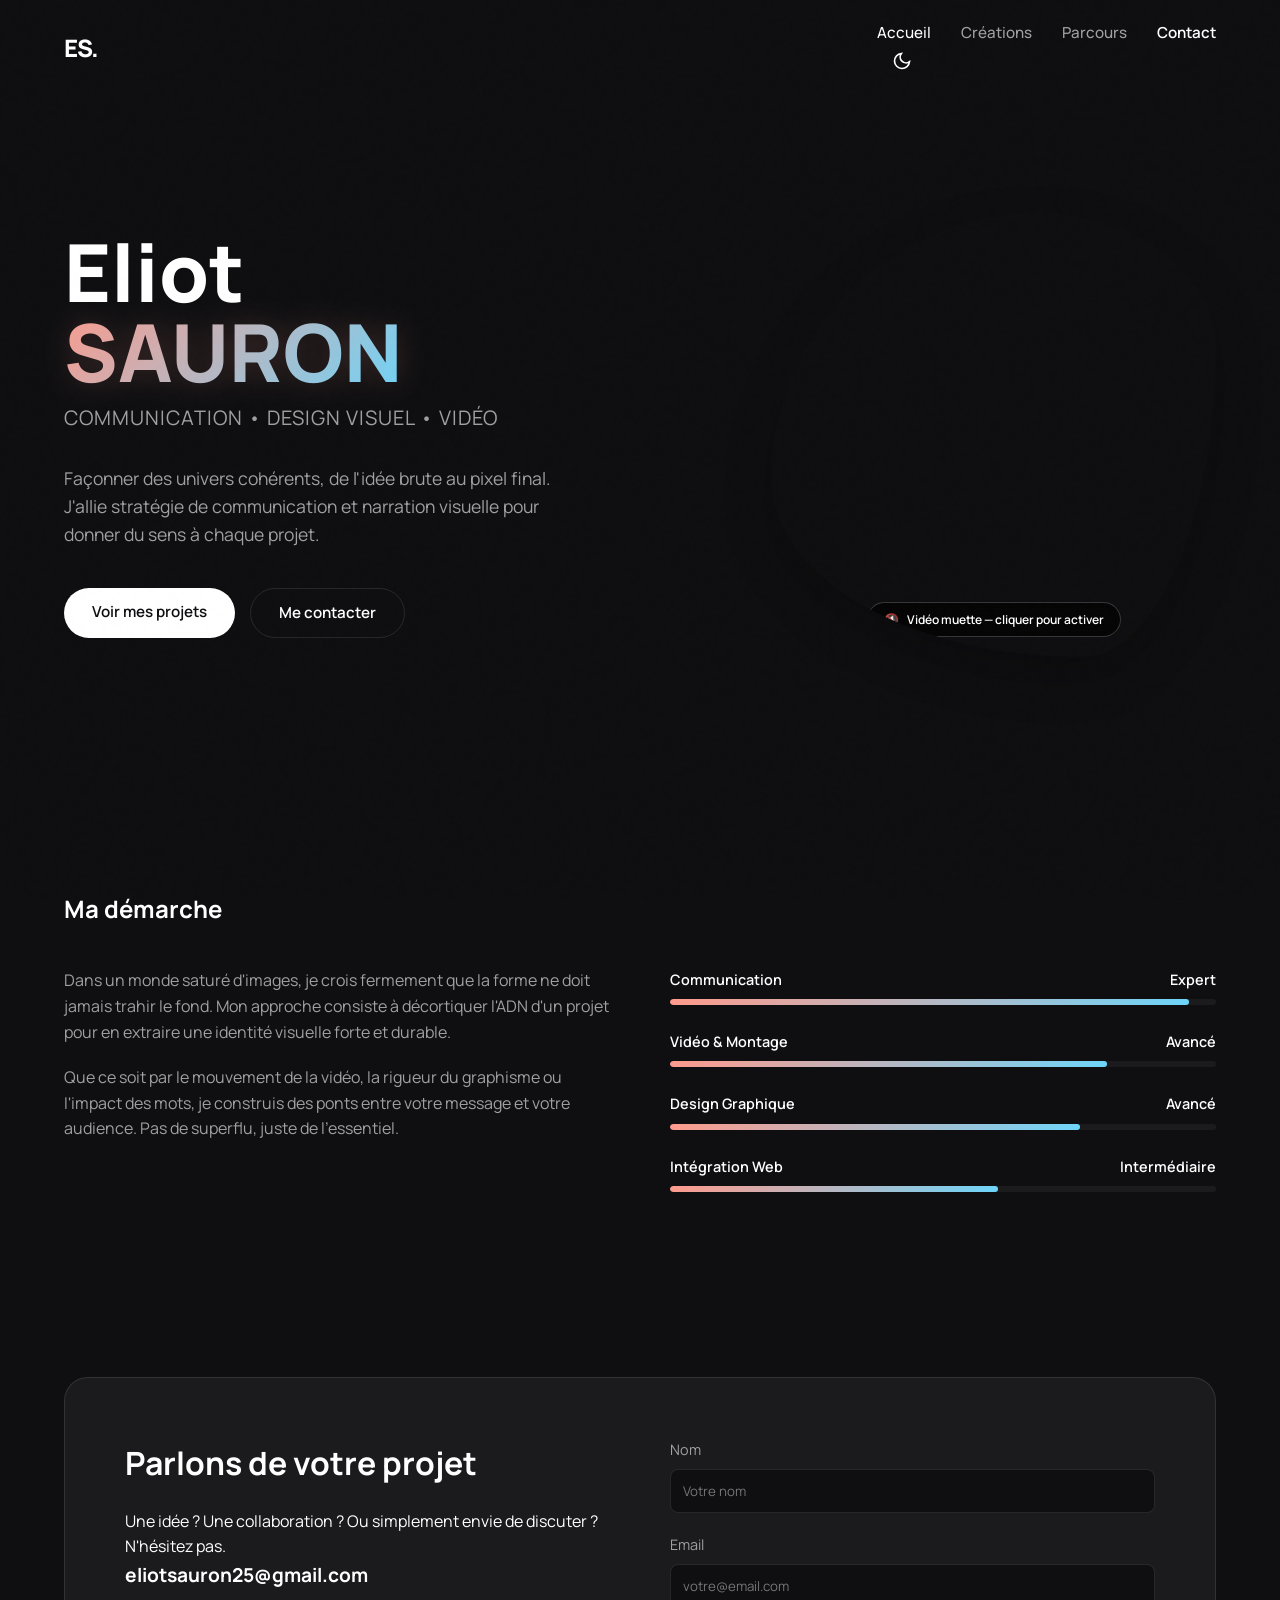
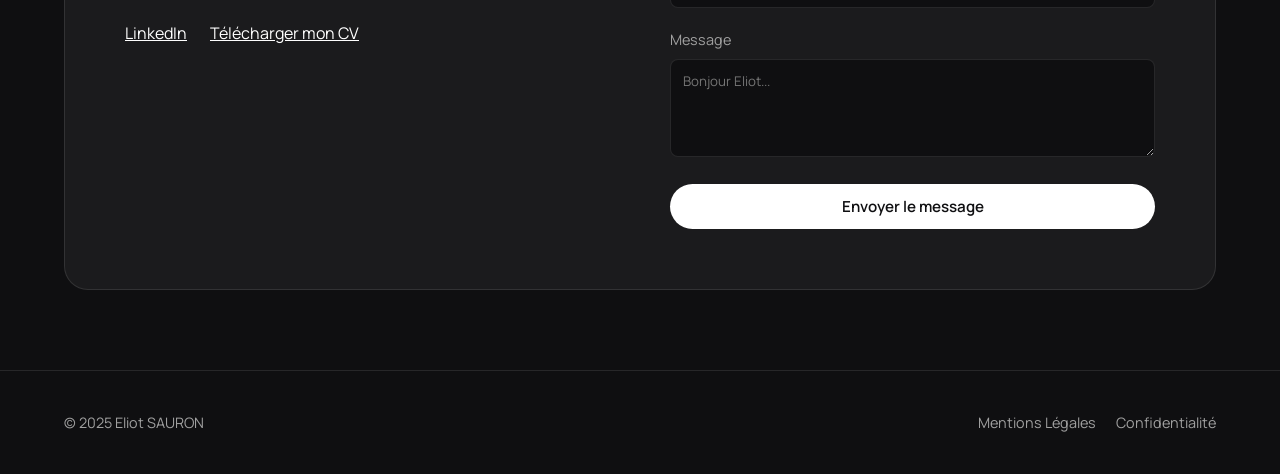
==== index.html @ 21fc90df "fix: patch video, navigation, cv links and projects" ====
<!DOCTYPE html>
<html lang="fr">
<head>
    <meta charset="UTF-8">
    <meta name="viewport" content="width=device-width, initial-scale=1.0">
    <title>Eliot SAURON — Communication & Design Visuel</title>
    <meta name="description" content="Portfolio d'Eliot Sauron. Communication, Design graphique, Vidéo et Storytelling. Étudiant en BUT Info-Com à Besançon.">
    <link rel="preconnect" href="https://fonts.googleapis.com">
    <link rel="preconnect" href="https://fonts.gstatic.com" crossorigin>
    <link href="https://fonts.googleapis.com/css2?family=Manrope:wght@300;400;600;800&display=swap" rel="stylesheet">
    <link rel="stylesheet" href="assets/css/style.css">
    <link rel="icon" href="favicon.ico" type="image/x-icon">
</head>
<body class="theme-dark">

    <div class="noise-overlay"></div>

    <header class="site-header">
        <div class="container header-inner">
            <a href="index.html" class="logo" aria-label="Retour à l'accueil">
                <span class="logo-text">ES.</span>
            </a>
            <nav class="main-nav">
                <ul>
                    <li><a href="index.html" class="active">Accueil</a></li>
                    <li><a href="creations.html">Créations</a></li>
                    <li><a href="cv.html">Parcours</a></li>
                    <li><a href="#contact" class="btn-nav">Contact</a></li>
                </ul>
                <button id="theme-toggle" aria-label="Changer le thème">
                    <svg class="icon-sun" width="20" height="20" viewBox="0 0 24 24" fill="none" stroke="currentColor" stroke-width="2"><circle cx="12" cy="12" r="5"></circle><line x1="12" y1="1" x2="12" y2="3"></line><line x1="12" y1="21" x2="12" y2="23"></line><line x1="4.22" y1="4.22" x2="5.64" y2="5.64"></line><line x1="18.36" y1="18.36" x2="19.78" y2="19.78"></line><line x1="1" y1="12" x2="3" y2="12"></line><line x1="21" y1="12" x2="23" y2="12"></line><line x1="4.22" y1="19.78" x2="5.64" y2="18.36"></line><line x1="18.36" y1="5.64" x2="19.78" y2="4.22"></line></svg>
                    <svg class="icon-moon" width="20" height="20" viewBox="0 0 24 24" fill="none" stroke="currentColor" stroke-width="2"><path d="M21 12.79A9 9 0 1 1 11.21 3 7 7 0 0 0 21 12.79z"></path></svg>
                </button>
            </nav>
        </div>
    </header>

    <main>
        <section class="hero-section">
            <div class="container hero-grid">
                <div class="hero-content scroll-reveal">
                    <h1>Eliot <br><span class="gradient-text">SAURON</span></h1>
                    <h2 class="subtitle">Communication • Design visuel • Vidéo</h2>
                    <p class="intro-text">
                        Façonner des univers cohérents, de l'idée brute au pixel final. 
                        J'allie stratégie de communication et narration visuelle pour donner du sens à chaque projet.
                    </p>
                    <div class="hero-actions">
                        <a href="creations.html" class="btn btn-primary">Voir mes projets</a>
                        <a href="#contact" class="btn btn-secondary">Me contacter</a>
                    </div>
                </div>
                
                <div class="hero-visual scroll-reveal delay-1">
                    <div class="video-blob-wrapper">
                        <video id="hero-video" class="blob-video" autoplay loop muted playsinline poster="img/video-poster.jpg">
                            <source src="img/video-presentation.mp4" type="video/mp4">
                            Votre navigateur ne supporte pas la vidéo.
                        </video>
                        <button id="video-toggle" class="video-control" aria-label="Activer le son">
                            <span class="icon-state">🔇</span>
                            <span class="text-state">Vidéo muette — cliquer pour activer</span>
                        </button>
                    </div>
                </div>
            </div>
        </section>

        <section class="approach-section">
            <div class="container">
                <div class="section-header scroll-reveal">
                    <h2 class="section-title">Ma démarche</h2>
                </div>
                
                <div class="approach-grid">
                    <div class="approach-text scroll-reveal">
                        <p>
                            Dans un monde saturé d'images, je crois fermement que la forme ne doit jamais trahir le fond. 
                            Mon approche consiste à décortiquer l'ADN d'un projet pour en extraire une identité visuelle forte et durable.
                        </p>
                        <p>
                            Que ce soit par le mouvement de la vidéo, la rigueur du graphisme ou l'impact des mots, 
                            je construis des ponts entre votre message et votre audience. Pas de superflu, juste de l'essentiel.
                        </p>
                    </div>

                    <div class="skills-wrapper scroll-reveal delay-1">
                        <div class="skill-item">
                            <div class="skill-info">
                                <span>Communication</span>
                                <span>Expert</span>
                            </div>
                            <div class="progress-bar"><div class="fill" style="width: 95%"></div></div>
                        </div>
                        <div class="skill-item">
                            <div class="skill-info">
                                <span>Vidéo & Montage</span>
                                <span>Avancé</span>
                            </div>
                            <div class="progress-bar"><div class="fill" style="width: 80%"></div></div>
                        </div>
                        <div class="skill-item">
                            <div class="skill-info">
                                <span>Design Graphique</span>
                                <span>Avancé</span>
                            </div>
                            <div class="progress-bar"><div class="fill" style="width: 75%"></div></div>
                        </div>
                        <div class="skill-item">
                            <div class="skill-info">
                                <span>Intégration Web</span>
                                <span>Intermédiaire</span>
                            </div>
                            <div class="progress-bar"><div class="fill" style="width: 60%"></div></div>
                        </div>
                    </div>
                </div>
            </div>
        </section>

        <section id="contact" class="contact-section">
            <div class="container">
                <div class="contact-card scroll-reveal">
                    <div class="contact-info">
                        <h2>Parlons de votre projet</h2>
                        <p>Une idée ? Une collaboration ? Ou simplement envie de discuter ? N'hésitez pas.</p>
                        <a href="mailto:eliotsauron25@gmail.com" class="contact-link">eliotsauron25@gmail.com</a>
                        <div class="social-links">
                            <a href="https://linkedin.com/in/eliot-sauron" target="_blank" rel="noopener noreferrer">LinkedIn</a>
                            <a href="/cv-eliot-sauron.pdf" target="_blank">Télécharger mon CV</a>
                        </div>
                    </div>
                    
                    <form id="contact-form" action="https://formspree.io/f/mblwgzve" method="POST" class="contact-form">
                        <div class="form-group">
                            <label for="name">Nom</label>
                            <input type="text" id="name" name="name" required placeholder="Votre nom">
                        </div>
                        <div class="form-group">
                            <label for="email">Email</label>
                            <input type="email" id="email" name="email" required placeholder="votre@email.com">
                        </div>
                        <div class="form-group">
                            <label for="message">Message</label>
                            <textarea id="message" name="message" rows="4" required placeholder="Bonjour Eliot..."></textarea>
                        </div>
                        <button type="submit" class="btn btn-primary btn-full">Envoyer le message</button>
                        <p id="form-status" class="form-status"></p>
                    </form>
                </div>
            </div>
        </section>
    </main>

    <footer class="site-footer">
        <div class="container footer-inner">
            <div class="footer-col">
                <span class="copyright">© 2025 Eliot SAURON</span>
            </div>
            <div class="footer-col links">
                <a href="mentions-legales.html">Mentions Légales</a>
                <a href="politique-confidentialite.html">Confidentialité</a>
            </div>
        </div>
    </footer>

    <script src="assets/js/main.js"></script>
</body>
</html>
---- assets/css/style.css ----
/* =========================================
   VARIABLES & RESET
   ========================================= */
:root {
    /* Fonts */
    --font-main: 'Manrope', sans-serif;

    /* Colors - Dark Theme (Default) */
    --bg-color: #0f0f11;
    --surface-color: rgba(255, 255, 255, 0.05);
    --surface-hover: rgba(255, 255, 255, 0.1);
    --text-primary: #ffffff;
    --text-secondary: #a0a0a0;
    --border-color: rgba(255, 255, 255, 0.1);
    --accent-peach: #ff9a8b;
    --accent-blue: #6dd5fa;
    --gradient-main: linear-gradient(135deg, var(--accent-peach) 0%, var(--accent-blue) 100%);
    
    /* Layout */
    --container-width: 1200px;
    --header-height: 80px;
    --radius-sm: 8px;
    --radius-md: 16px;
    --radius-lg: 24px;
    
    /* Animation */
    --transition-fast: 0.2s ease;
    --transition-smooth: 0.5s cubic-bezier(0.2, 0.8, 0.2, 1);
}

/* Light Theme Overrides */
body.theme-light {
    --bg-color: #f4f4f5;
    --surface-color: rgba(0, 0, 0, 0.03);
    --surface-hover: rgba(0, 0, 0, 0.06);
    --text-primary: #1a1a1a;
    --text-secondary: #52525b;
    --border-color: rgba(0, 0, 0, 0.1);
    --accent-peach: #e76f51;
    --accent-blue: #2a9d8f;
}

*, *::before, *::after {
    box-sizing: border-box;
    margin: 0;
    padding: 0;
}

html {
    scroll-behavior: smooth;
    font-size: 16px;
}

body {
    background-color: var(--bg-color);
    color: var(--text-primary);
    font-family: var(--font-main);
    line-height: 1.6;
    overflow-x: hidden;
    transition: background-color 0.3s ease, color 0.3s ease;
}

/* Noise Overlay */
.noise-overlay {
    position: fixed;
    top: 0; left: 0; width: 100%; height: 100%;
    background-image: url("data:image/svg+xml,%3Csvg viewBox='0 0 200 200' xmlns='http://www.w3.org/2000/svg'%3E%3Cfilter id='noiseFilter'%3E%3CfeTurbulence type='fractalNoise' baseFrequency='0.65' numOctaves='3' stitchTiles='stitch'/%3E%3C/filter%3E%3Crect width='100%25' height='100%25' filter='url(%23noiseFilter)' opacity='0.05'/%3E%3C/svg%3E");
    pointer-events: none;
    z-index: 9999;
    opacity: 0.07;
}

img, video {
    max-width: 100%;
    height: auto;
    display: block;
}

a {
    text-decoration: none;
    color: inherit;
    transition: var(--transition-fast);
}

ul {
    list-style: none;
}

button {
    cursor: pointer;
    border: none;
    background: none;
    font-family: inherit;
}

/* Utility Classes */
.container {
    width: 90%;
    max-width: var(--container-width);
    margin: 0 auto;
}

.gradient-text {
    background: var(--gradient-main);
    -webkit-background-clip: text;
    -webkit-text-fill-color: transparent;
    background-clip: text;
    /* BONUS : Micro lueur pour effet premium */
    filter: drop-shadow(0 0 15px rgba(255, 154, 139, 0.2));
}

/* =========================================
   COMPONENTS
   ========================================= */

/* Buttons */
.btn {
    display: inline-block;
    padding: 12px 28px;
    border-radius: 50px;
    font-weight: 600;
    font-size: 0.95rem;
    transition: var(--transition-fast);
    text-align: center;
}

.btn-primary {
    background: var(--text-primary);
    color: var(--bg-color);
}
.btn-primary:hover {
    transform: translateY(-2px);
    opacity: 0.9;
}

.btn-secondary {
    border: 1px solid var(--border-color);
    background: transparent;
    color: var(--text-primary);
}
.btn-secondary:hover {
    background: var(--surface-color);
    border-color: var(--text-primary);
}

.btn-full {
    width: 100%;
}

/* =========================================
   HEADER
   ========================================= */
.site-header {
    position: fixed;
    top: 0;
    left: 0;
    width: 100%;
    z-index: 100;
    padding: 20px 0;
    transition: padding 0.3s ease, background 0.3s ease;
}

.site-header.scrolled {
    padding: 15px 0;
    background: rgba(15, 15, 17, 0.8); /* Manual dark tint fallback */
    backdrop-filter: blur(12px);
    -webkit-backdrop-filter: blur(12px);
    border-bottom: 1px solid var(--border-color);
}
body.theme-light .site-header.scrolled {
    background: rgba(244, 244, 245, 0.8);
}

.header-inner {
    display: flex;
    justify-content: space-between;
    align-items: center;
}

.logo-text {
    font-weight: 800;
    font-size: 1.5rem;
    letter-spacing: -0.05em;
}

.main-nav ul {
    display: flex;
    align-items: center;
    gap: 30px;
}

.main-nav a {
    font-size: 0.95rem;
    font-weight: 500;
    color: var(--text-secondary);
}

.main-nav a:hover, .main-nav a.active {
    color: var(--text-primary);
}

.main-nav .btn-nav {
    color: var(--text-primary);
    font-weight: 600;
}

/* Theme Toggle */
#theme-toggle {
    color: var(--text-primary);
    display: flex;
    align-items: center;
    justify-content: center;
    padding: 5px;
    margin-left: 10px;
}
.icon-sun { display: none; }
.icon-moon { display: block; }
body.theme-light .icon-sun { display: block; }
body.theme-light .icon-moon { display: none; }

/* Mobile Menu Adjustments */
@media (max-width: 768px) {
    .main-nav ul { gap: 15px; }
    .main-nav a { font-size: 0.85rem; }
}

/* =========================================
   HERO SECTION
   ========================================= */
.hero-section {
    padding-top: calc(var(--header-height) + 60px);
    padding-bottom: 80px;
    min-height: 90vh;
    display: flex;
    align-items: center;
}

.hero-grid {
    display: grid;
    grid-template-columns: 1.2fr 0.8fr;
    gap: 40px;
    align-items: center;
}

.hero-content h1 {
    font-size: clamp(3rem, 8vw, 5rem);
    line-height: 1;
    font-weight: 800;
    margin-bottom: 10px;
}

.subtitle {
    font-size: clamp(1rem, 2vw, 1.25rem);
    color: var(--text-secondary);
    font-weight: 400;
    text-transform: uppercase;
    letter-spacing: 0.05em;
    margin-bottom: 30px;
}

.intro-text {
    font-size: 1.1rem;
    max-width: 500px;
    margin-bottom: 40px;
    color: var(--text-secondary);
}

.hero-actions {
    display: flex;
    gap: 15px;
}

/* Video Blob */
.video-blob-wrapper {
    position: relative;
    width: 100%;
    aspect-ratio: 1/1;
    max-width: 450px;
    margin: 0 auto;
    border-radius: 60% 40% 30% 70% / 60% 30% 70% 40%;
    overflow: hidden;
    transform: translateZ(0); /* Hardware acceleration */
    box-shadow: 0 20px 50px rgba(0,0,0,0.2);
    animation: blob-float 10s ease-in-out infinite alternate;
}

/* CORRECTION : Centrage Forcé sur le HAUT */
.blob-video {
    width: 100%;
    height: 100%;
    object-fit: cover;
    object-position: 50% 10%; /* Force le haut (tête) */
    transform: scale(1.05);
}

.video-control {
    position: absolute;
    bottom: 20px;
    left: 50%;
    transform: translateX(-50%);
    background: rgba(0,0,0,0.6);
    backdrop-filter: blur(8px);
    color: white;
    padding: 8px 16px;
    border-radius: 20px;
    display: flex;
    align-items: center;
    gap: 8px;
    font-size: 0.75rem;
    font-weight: 600;
    white-space: nowrap;
    transition: var(--transition-fast);
    border: 1px solid rgba(255,255,255,0.2);
}
.video-control:hover {
    background: rgba(0,0,0,0.8);
    transform: translateX(-50%) scale(1.05);
}

@keyframes blob-float {
    0% { border-radius: 60% 40% 30% 70% / 60% 30% 70% 40%; }
    50% { border-radius: 30% 60% 70% 40% / 50% 60% 30% 60%; }
    100% { border-radius: 60% 40% 30% 70% / 60% 30% 70% 40%; }
}

@media (max-width: 768px) {
    .hero-grid { grid-template-columns: 1fr; text-align: center; }
    .hero-content { order: 2; display: flex; flex-direction: column; align-items: center; }
    .hero-visual { order: 1; margin-bottom: 30px; }
    .intro-text { margin-left: auto; margin-right: auto; }
}

/* =========================================
   SKILLS & APPROACH
   ========================================= */
.approach-section { padding: 80px 0; }
.approach-grid {
    display: grid;
    grid-template-columns: 1fr 1fr;
    gap: 60px;
    margin-top: 40px;
}
.approach-text p { margin-bottom: 20px; color: var(--text-secondary); }

.skill-item { margin-bottom: 25px; }
.skill-info {
    display: flex;
    justify-content: space-between;
    font-size: 0.9rem;
    margin-bottom: 8px;
    font-weight: 600;
}
.progress-bar {
    width: 100%;
    height: 6px;
    background: var(--surface-color);
    border-radius: 3px;
    overflow: hidden;
}
.fill {
    height: 100%;
    background: var(--gradient-main);
    border-radius: 3px;
}

@media (max-width: 768px) {
    .approach-grid { grid-template-columns: 1fr; gap: 40px; }
}

/* =========================================
   CREATIONS PAGE (Projects)
   ========================================= */
.page-header {
    padding-top: 140px;
    padding-bottom: 40px;
    text-align: center;
}
.page-header h1 { font-size: 3rem; margin-bottom: 10px; }

/* Filters */
.filters-container {
    display: flex;
    justify-content: center;
    gap: 15px;
    margin-bottom: 60px;
    flex-wrap: wrap;
}
.filter-btn {
    padding: 8px 20px;
    border-radius: 20px;
    border: 1px solid var(--border-color);
    color: var(--text-secondary);
    background: var(--surface-color);
    transition: var(--transition-fast);
}
.filter-btn:hover, .filter-btn.active {
    background: var(--text-primary);
    color: var(--bg-color);
    border-color: var(--text-primary);
}

/* Grid */
.projects-grid {
    display: grid;
    grid-template-columns: repeat(auto-fill, minmax(320px, 1fr));
    gap: 30px;
    padding-bottom: 80px;
}

.project-card {
    background: var(--surface-color);
    border: 1px solid var(--border-color);
    border-radius: var(--radius-md);
    overflow: hidden;
    transition: var(--transition-smooth);
}
.project-card:hover {
    transform: translateY(-5px);
    border-color: rgba(255,255,255,0.2);
}

/* Carousel Inner */
.card-media {
    position: relative;
    width: 100%;
    aspect-ratio: 4/3;
    background: #000;
    overflow: hidden;
}
.carousel-wrapper {
    position: relative;
    width: 100%;
    height: 100%;
}
.carousel-slides {
    display: flex;
    width: 100%;
    height: 100%;
    transition: transform 0.4s ease-out;
}
.carousel-slides img {
    min-width: 100%;
    height: 100%;
    object-fit: cover;
    cursor: zoom-in;
}
.carousel-nav {
    position: absolute;
    top: 50%;
    transform: translateY(-50%);
    background: rgba(0,0,0,0.5);
    color: white;
    width: 30px;
    height: 30px;
    border-radius: 50%;
    display: flex;
    align-items: center;
    justify-content: center;
    opacity: 0;
    transition: 0.2s;
}
.carousel-nav.prev { left: 10px; }
.carousel-nav.next { right: 10px; }
.card-media:hover .carousel-nav { opacity: 1; }

.card-badge {
    position: absolute;
    top: 15px;
    left: 15px;
    background: rgba(255,255,255,0.9);
    color: #000;
    padding: 4px 12px;
    border-radius: 12px;
    font-size: 0.75rem;
    font-weight: 700;
    pointer-events: none;
}
.card-content { padding: 20px; }
.card-content h3 { font-size: 1.25rem; margin-bottom: 5px; }
.card-content p { color: var(--text-secondary); font-size: 0.9rem; }

/* =========================================
   LIGHTBOX
   ========================================= */
.lightbox {
    position: fixed;
    top: 0; left: 0; width: 100%; height: 100%;
    background: rgba(0,0,0,0.95);
    z-index: 2000;
    display: flex;
    align-items: center;
    justify-content: center;
    opacity: 0;
    pointer-events: none;
    transition: opacity 0.3s ease;
}
.lightbox.active {
    opacity: 1;
    pointer-events: auto;
}
.lightbox-content {
    max-width: 90%;
    max-height: 90vh;
}
.lightbox-content img {
    max-height: 90vh;
    box-shadow: 0 0 50px rgba(0,0,0,0.5);
}
#lightbox-close {
    position: absolute;
    top: 30px; right: 30px;
    color: white;
    font-size: 2rem;
    background: none;
}
#lightbox-prev, #lightbox-next {
    position: absolute;
    top: 50%;
    transform: translateY(-50%);
    color: white;
    font-size: 2rem;
    padding: 20px;
}
#lightbox-prev { left: 20px; }
#lightbox-next { right: 20px; }

/* =========================================
   CV PAGE
   ========================================= */
.page-cv { padding-top: 120px; padding-bottom: 80px; }
.cv-layout {
    display: grid;
    grid-template-columns: 350px 1fr;
    gap: 60px;
}
.cv-sidebar {
    background: var(--surface-color);
    padding: 40px;
    border-radius: var(--radius-lg);
    border: 1px solid var(--border-color);
    height: fit-content;
}
.cv-header h1 { font-size: 2.5rem; line-height: 1; margin-bottom: 10px; }
.cv-subtitle { color: var(--accent-peach); font-weight: 600; text-transform: uppercase; margin-bottom: 30px; }

.cv-link {
    display: flex;
    align-items: center;
    gap: 10px;
    margin-bottom: 10px;
    color: var(--text-secondary);
    font-size: 0.9rem;
}
.cv-link:hover { color: var(--text-primary); }

.cv-section { margin-bottom: 30px; padding-bottom: 20px; border-bottom: 1px solid var(--border-color); }
.cv-section:last-of-type { border: none; }
.cv-section h3 { font-size: 0.8rem; text-transform: uppercase; color: var(--text-secondary); margin-bottom: 15px; letter-spacing: 0.1em; }
.cv-bio { font-size: 0.95rem; line-height: 1.6; }
.quick-list li { display: flex; justify-content: space-between; margin-bottom: 8px; font-size: 0.9rem; }

.skills-chips { display: flex; flex-wrap: wrap; gap: 8px; }
.chip {
    background: var(--bg-color);
    border: 1px solid var(--border-color);
    padding: 4px 10px;
    border-radius: 4px;
    font-size: 0.75rem;
    color: var(--text-secondary);
}

.cv-actions { display: flex; flex-direction: column; gap: 10px; }

.cv-block-title { font-size: 1.5rem; margin-bottom: 30px; border-left: 3px solid var(--accent-blue); padding-left: 15px; }

.timeline-item {
    position: relative;
    padding-left: 30px;
    margin-bottom: 40px;
    border-left: 1px solid var(--border-color);
}
.timeline-item::before {
    content: '';
    position: absolute;
    left: -5px;
    top: 5px;
    width: 9px;
    height: 9px;
    border-radius: 50%;
    background: var(--text-primary);
}
.timeline-date { font-size: 0.85rem; color: var(--accent-blue); margin-bottom: 5px; font-weight: 600; }
.timeline-content h4 { font-size: 1.2rem; margin-bottom: 2px; }
.timeline-place { font-size: 0.95rem; font-style: italic; color: var(--text-secondary); display: block; margin-bottom: 10px; }

@media (max-width: 900px) {
    .cv-layout { grid-template-columns: 1fr; }
    .cv-sidebar { text-align: center; }
    .cv-contact { justify-content: center; }
    .cv-section { text-align: left; } /* Keep text aligned left for readability */
}

/* =========================================
   CONTACT & LEGAL
   ========================================= */
.contact-section { padding: 80px 0; }
.contact-card {
    background: var(--surface-color);
    border-radius: var(--radius-lg);
    border: 1px solid var(--border-color);
    padding: 60px;
    display: grid;
    grid-template-columns: 1fr 1fr;
    gap: 60px;
}
.contact-info h2 { font-size: 2rem; margin-bottom: 20px; }
.contact-link { font-size: 1.2rem; font-weight: 700; color: var(--text-primary); display: block; margin-bottom: 30px; }
.social-links a { margin-right: 20px; text-decoration: underline; }

.form-group { margin-bottom: 20px; }
.form-group label { display: block; margin-bottom: 8px; font-size: 0.9rem; color: var(--text-secondary); }
.form-group input, .form-group textarea {
    width: 100%;
    background: var(--bg-color);
    border: 1px solid var(--border-color);
    padding: 12px;
    border-radius: var(--radius-sm);
    color: var(--text-primary);
    font-family: inherit;
}
.form-group input:focus, .form-group textarea:focus {
    outline: none;
    border-color: var(--accent-blue);
}

.page-legal { padding-top: 140px; padding-bottom: 60px; min-height: 80vh; }
.legal-content { max-width: 800px; }
.legal-content h1 { margin-bottom: 40px; font-size: 2.5rem; }
.legal-content h2 { font-size: 1.5rem; margin-top: 40px; margin-bottom: 15px; }
.legal-content p { color: var(--text-secondary); margin-bottom: 15px; }

/* Footer */
.site-footer { padding: 40px 0; border-top: 1px solid var(--border-color); font-size: 0.9rem; color: var(--text-secondary); }
.footer-inner { display: flex; justify-content: space-between; }
.footer-col.links { display: flex; gap: 20px; }

@media (max-width: 768px) {
    .contact-card { grid-template-columns: 1fr; padding: 30px; }
    .footer-inner { flex-direction: column; gap: 20px; text-align: center; }
    .footer-col.links { justify-content: center; }
}

/* Animations Trigger */
.scroll-reveal { opacity: 0; transform: translateY(30px); transition: 0.8s ease; }
.scroll-reveal.visible { opacity: 1; transform: translateY(0); }
.delay-1 { transition-delay: 0.1s; }
.delay-2 { transition-delay: 0.2s; }
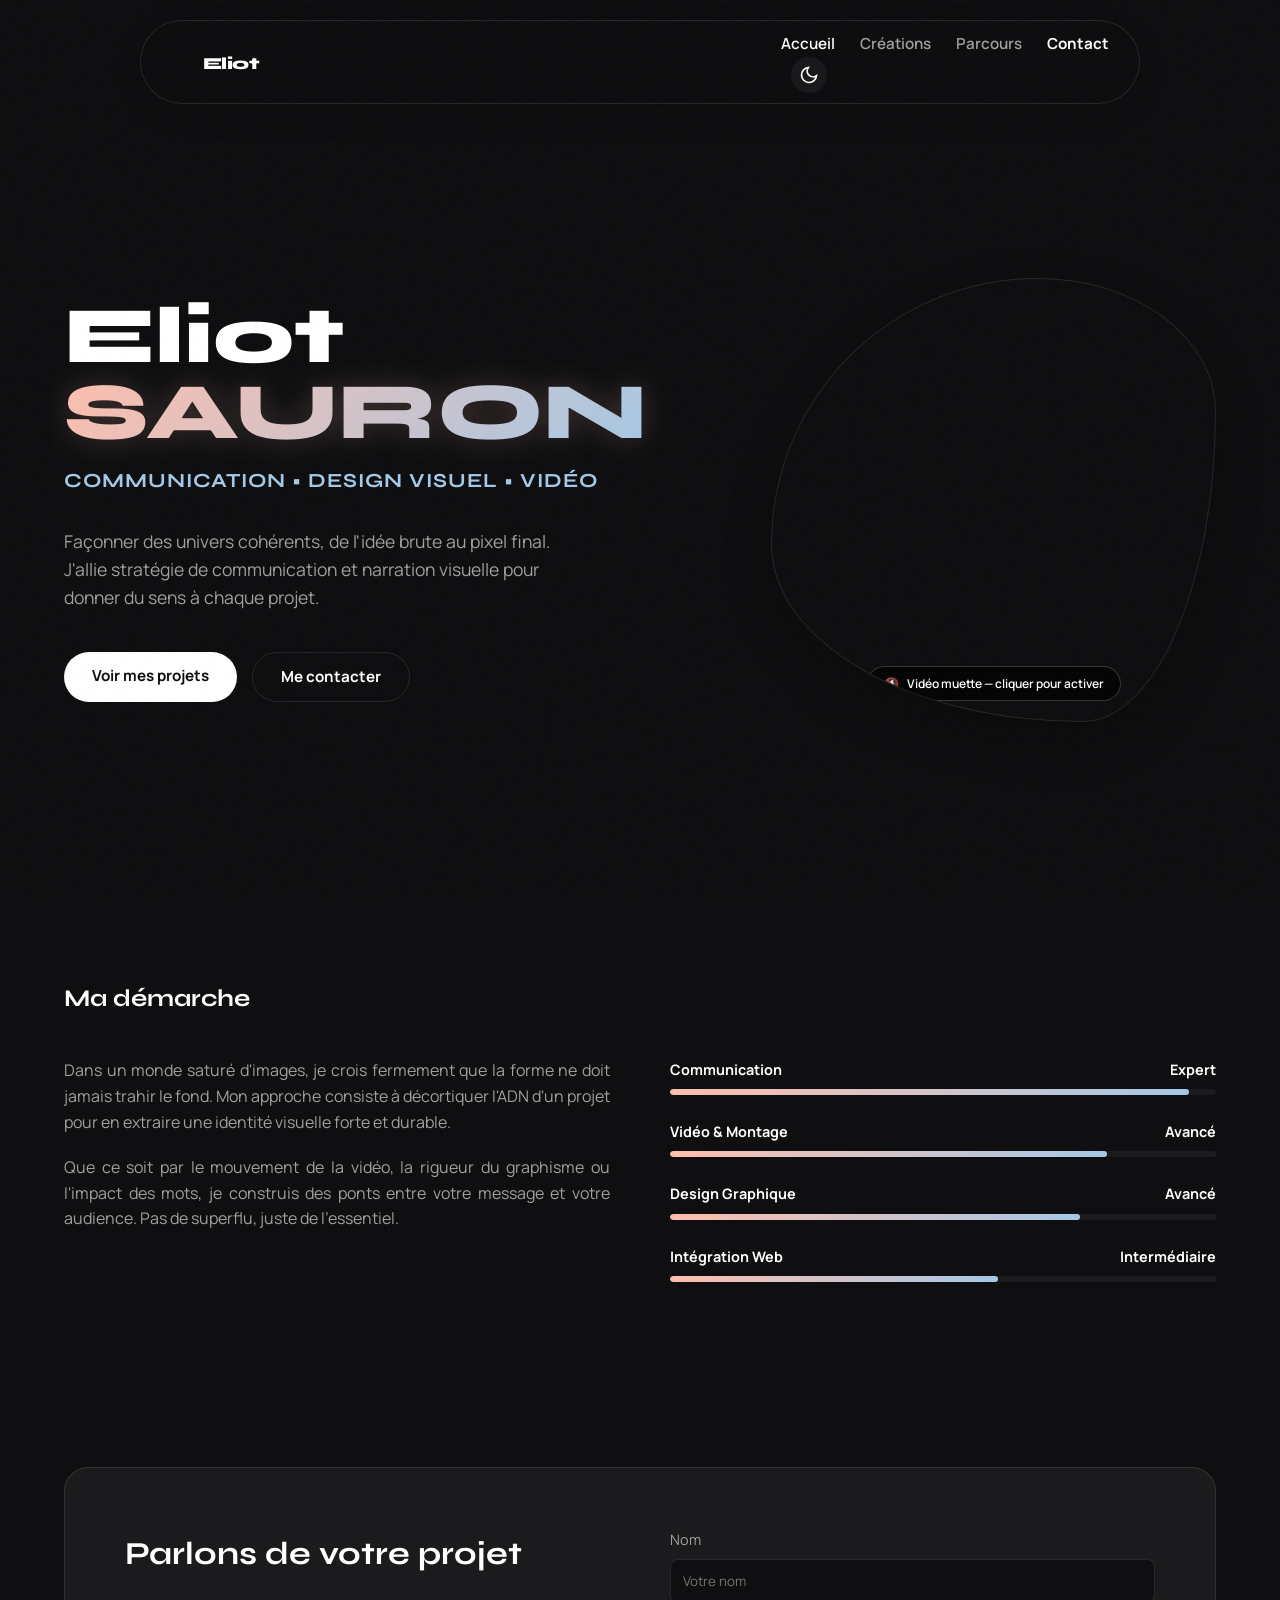
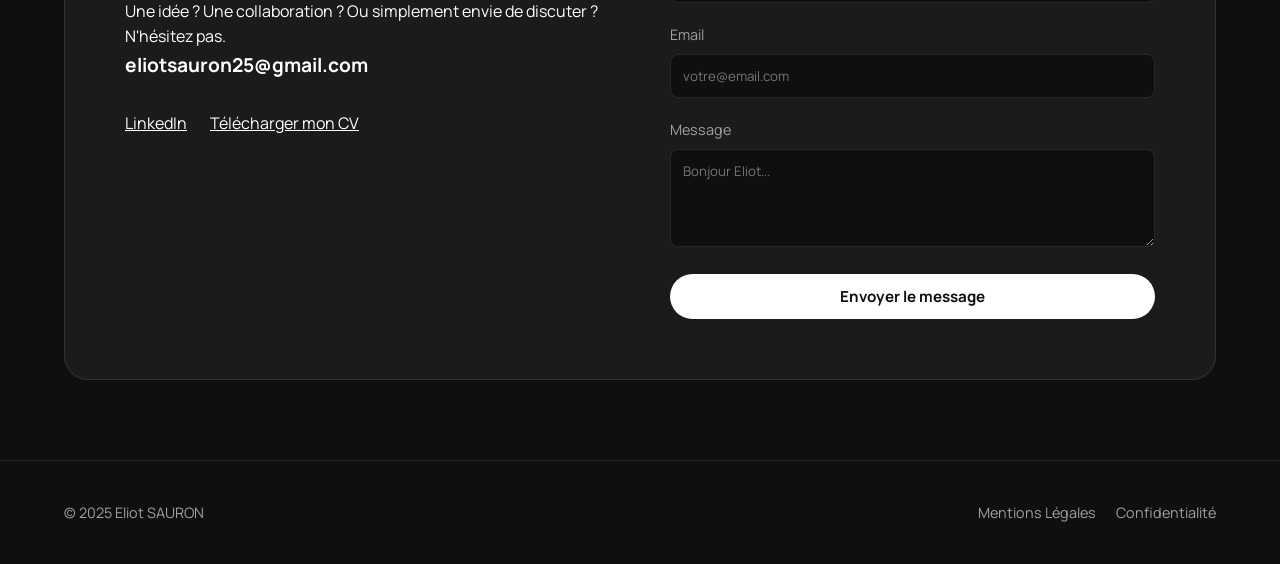
==== commit a7f8fc33: "fix: patch video, navigation, cv links and projects" ====
--- a/index.html
+++ b/index.html
@@ -7,7 +7,7 @@
     <meta name="description" content="Portfolio d'Eliot Sauron. Communication, Design graphique, Vidéo et Storytelling. Étudiant en BUT Info-Com à Besançon.">
     <link rel="preconnect" href="https://fonts.googleapis.com">
     <link rel="preconnect" href="https://fonts.gstatic.com" crossorigin>
-    <link href="https://fonts.googleapis.com/css2?family=Manrope:wght@300;400;600;800&display=swap" rel="stylesheet">
+    <link href="https://fonts.googleapis.com/css2?family=Manrope:wght@300;400;600;800&family=Syne:wght@600;700;800&display=swap" rel="stylesheet">
     <link rel="stylesheet" href="assets/css/style.css">
     <link rel="icon" href="favicon.ico" type="image/x-icon">
 </head>
@@ -16,9 +16,18 @@
     <div class="noise-overlay"></div>
 
     <header class="site-header">
-        <div class="container header-inner">
+        <div class="header-inner">
             <a href="index.html" class="logo" aria-label="Retour à l'accueil">
-                <span class="logo-text">ES.</span>
+                <svg class="logo-svg" viewBox="0 0 200 80" fill="none">
+                    <defs>
+                        <linearGradient id="cloud-gradient" x1="0%" y1="0%" x2="100%" y2="0%">
+                            <stop offset="0%" style="stop-color:var(--accent-peach);stop-opacity:1" />
+                            <stop offset="100%" style="stop-color:var(--accent-blue);stop-opacity:1" />
+                        </linearGradient>
+                    </defs>
+                    <text x="50%" y="55%" dominant-baseline="middle" text-anchor="middle" class="logo-text-elem">Eliot</text>
+                    <path class="cloud-path" d="M30,40 C30,20 60,-10 100,10 C150,30 170,20 170,40 C170,60 150,90 100,70 C50,50 30,60 30,40" stroke="url(#cloud-gradient)" stroke-width="3" fill="none" stroke-linecap="round" />
+                </svg>
             </a>
             <nav class="main-nav">
                 <ul>
--- a/assets/css/style.css
+++ b/assets/css/style.css
@@ -4,6 +4,7 @@
 :root {
     /* Fonts */
     --font-main: 'Manrope', sans-serif;
+    --font-display: 'Syne', sans-serif; /* POLISH: Nouvelle font titre */
 
     /* Colors - Dark Theme (Default) */
     --bg-color: #0f0f11;
@@ -12,13 +13,14 @@
     --text-primary: #ffffff;
     --text-secondary: #a0a0a0;
     --border-color: rgba(255, 255, 255, 0.1);
-    --accent-peach: #ff9a8b;
-    --accent-blue: #6dd5fa;
+    
+    /* DA Colors (Inspired by old site) */
+    --accent-peach: #FFBEAC;
+    --accent-blue: #A4C8E6;
     --gradient-main: linear-gradient(135deg, var(--accent-peach) 0%, var(--accent-blue) 100%);
     
     /* Layout */
     --container-width: 1200px;
-    --header-height: 80px;
     --radius-sm: 8px;
     --radius-md: 16px;
     --radius-lg: 24px;
@@ -30,14 +32,14 @@
 
 /* Light Theme Overrides */
 body.theme-light {
-    --bg-color: #f4f4f5;
+    --bg-color: #F5F5F7;
     --surface-color: rgba(0, 0, 0, 0.03);
     --surface-hover: rgba(0, 0, 0, 0.06);
-    --text-primary: #1a1a1a;
-    --text-secondary: #52525b;
+    --text-primary: #1D1D1F;
+    --text-secondary: #515154;
     --border-color: rgba(0, 0, 0, 0.1);
-    --accent-peach: #e76f51;
-    --accent-blue: #2a9d8f;
+    --accent-peach: #FF9E88;
+    --accent-blue: #7AB2E8;
 }
 
 *, *::before, *::after {
@@ -100,13 +102,17 @@
     margin: 0 auto;
 }
 
+/* POLISH: Font Syne sur les titres + Gradient */
+h1, h2, h3 {
+    font-family: var(--font-display);
+}
+
 .gradient-text {
     background: var(--gradient-main);
     -webkit-background-clip: text;
     -webkit-text-fill-color: transparent;
     background-clip: text;
-    /* BONUS : Micro lueur pour effet premium */
-    filter: drop-shadow(0 0 15px rgba(255, 154, 139, 0.2));
+    filter: drop-shadow(0 0 15px rgba(255, 190, 172, 0.2));
 }
 
 /* =========================================
@@ -118,7 +124,7 @@
     display: inline-block;
     padding: 12px 28px;
     border-radius: 50px;
-    font-weight: 600;
+    font-weight: 700;
     font-size: 0.95rem;
     transition: var(--transition-fast);
     text-align: center;
@@ -148,50 +154,79 @@
 }
 
 /* =========================================
-   HEADER
+   HEADER (POLISH: Floating Pill)
    ========================================= */
 .site-header {
     position: fixed;
-    top: 0;
-    left: 0;
-    width: 100%;
+    top: 20px;
+    left: 50%;
+    transform: translateX(-50%);
+    width: 90%;
+    max-width: 1000px;
     z-index: 100;
-    padding: 20px 0;
-    transition: padding 0.3s ease, background 0.3s ease;
-}
-
-.site-header.scrolled {
-    padding: 15px 0;
-    background: rgba(15, 15, 17, 0.8); /* Manual dark tint fallback */
-    backdrop-filter: blur(12px);
-    -webkit-backdrop-filter: blur(12px);
-    border-bottom: 1px solid var(--border-color);
-}
-body.theme-light .site-header.scrolled {
-    background: rgba(244, 244, 245, 0.8);
+    transition: all 0.3s ease;
 }
 
 .header-inner {
     display: flex;
     justify-content: space-between;
     align-items: center;
-}
-
-.logo-text {
+    padding: 10px 30px;
+    background: rgba(15, 15, 17, 0.85); /* Glass dark default */
+    backdrop-filter: blur(16px);
+    -webkit-backdrop-filter: blur(16px);
+    border: 1px solid var(--border-color);
+    border-radius: 100px;
+    box-shadow: 0 10px 30px rgba(0,0,0,0.1);
+}
+
+body.theme-light .header-inner {
+    background: rgba(255, 255, 255, 0.85);
+}
+
+/* Logo Animation (SVG) */
+.logo {
+    display: flex;
+    align-items: center;
+    height: 50px;
+}
+.logo-svg {
+    width: 120px;
+    height: 100%;
+    overflow: visible;
+}
+.logo-text-elem {
+    font-family: var(--font-display);
     font-weight: 800;
-    font-size: 1.5rem;
-    letter-spacing: -0.05em;
+    font-size: 28px;
+    fill: var(--text-primary);
+    letter-spacing: -1px;
+}
+.cloud-path {
+    stroke-dasharray: 600;
+    stroke-dashoffset: 600;
+    /* POLISH: Animation ralentie (8s) avec pause */
+    animation: drawCloud 8s ease-in-out infinite;
+}
+
+@keyframes drawCloud { 
+  0% { stroke-dashoffset: 600; opacity: 0; } 
+  10% { opacity: 1; } 
+  40% { stroke-dashoffset: 0; opacity: 1; } /* Dessin fini */
+  70% { stroke-dashoffset: 0; opacity: 1; } /* Pause */
+  90% { opacity: 0; } /* Disparition */
+  100% { stroke-dashoffset: 0; opacity: 0; } 
 }
 
 .main-nav ul {
     display: flex;
     align-items: center;
-    gap: 30px;
+    gap: 25px;
 }
 
 .main-nav a {
     font-size: 0.95rem;
-    font-weight: 500;
+    font-weight: 600;
     color: var(--text-secondary);
 }
 
@@ -201,7 +236,7 @@
 
 .main-nav .btn-nav {
     color: var(--text-primary);
-    font-weight: 600;
+    font-weight: 700;
 }
 
 /* Theme Toggle */
@@ -210,8 +245,14 @@
     display: flex;
     align-items: center;
     justify-content: center;
-    padding: 5px;
+    padding: 8px;
     margin-left: 10px;
+    background: var(--surface-color);
+    border-radius: 50%;
+    transition: 0.2s;
+}
+#theme-toggle:hover {
+    background: var(--surface-hover);
 }
 .icon-sun { display: none; }
 .icon-moon { display: block; }
@@ -220,17 +261,20 @@
 
 /* Mobile Menu Adjustments */
 @media (max-width: 768px) {
+    .site-header { width: 95%; top: 10px; }
+    .header-inner { padding: 10px 20px; }
     .main-nav ul { gap: 15px; }
     .main-nav a { font-size: 0.85rem; }
+    .logo-svg { width: 100px; }
 }
 
 /* =========================================
    HERO SECTION
    ========================================= */
 .hero-section {
-    padding-top: calc(var(--header-height) + 60px);
+    padding-top: 180px; /* Plus d'espace car header flottant */
     padding-bottom: 80px;
-    min-height: 90vh;
+    min-height: 100vh;
     display: flex;
     align-items: center;
 }
@@ -244,15 +288,15 @@
 
 .hero-content h1 {
     font-size: clamp(3rem, 8vw, 5rem);
-    line-height: 1;
+    line-height: 0.95;
     font-weight: 800;
-    margin-bottom: 10px;
+    margin-bottom: 15px;
 }
 
 .subtitle {
     font-size: clamp(1rem, 2vw, 1.25rem);
-    color: var(--text-secondary);
-    font-weight: 400;
+    color: var(--accent-blue);
+    font-weight: 700;
     text-transform: uppercase;
     letter-spacing: 0.05em;
     margin-bottom: 30px;
@@ -279,17 +323,18 @@
     margin: 0 auto;
     border-radius: 60% 40% 30% 70% / 60% 30% 70% 40%;
     overflow: hidden;
-    transform: translateZ(0); /* Hardware acceleration */
+    transform: translateZ(0);
     box-shadow: 0 20px 50px rgba(0,0,0,0.2);
+    /* POLISH: Blob float animation from old site style */
     animation: blob-float 10s ease-in-out infinite alternate;
-}
-
-/* CORRECTION : Centrage Forcé sur le HAUT */
+    border: 1px solid var(--border-color);
+}
+
 .blob-video {
     width: 100%;
     height: 100%;
     object-fit: cover;
-    object-position: 50% 10%; /* Force le haut (tête) */
+    object-position: 50% 10%; /* Focus visage */
     transform: scale(1.05);
 }
 
@@ -318,9 +363,8 @@
 }
 
 @keyframes blob-float {
-    0% { border-radius: 60% 40% 30% 70% / 60% 30% 70% 40%; }
-    50% { border-radius: 30% 60% 70% 40% / 50% 60% 30% 60%; }
-    100% { border-radius: 60% 40% 30% 70% / 60% 30% 70% 40%; }
+    0% { border-radius: 60% 40% 30% 70% / 60% 30% 70% 40%; transform: translateY(0); }
+    100% { border-radius: 40% 60% 60% 40% / 40% 50% 50% 50%; transform: translateY(-10px); }
 }
 
 @media (max-width: 768px) {
@@ -340,7 +384,7 @@
     gap: 60px;
     margin-top: 40px;
 }
-.approach-text p { margin-bottom: 20px; color: var(--text-secondary); }
+.approach-text p { margin-bottom: 20px; color: var(--text-secondary); text-align: justify; }
 
 .skill-item { margin-bottom: 25px; }
 .skill-info {
@@ -348,7 +392,7 @@
     justify-content: space-between;
     font-size: 0.9rem;
     margin-bottom: 8px;
-    font-weight: 600;
+    font-weight: 700;
 }
 .progress-bar {
     width: 100%;
@@ -371,7 +415,7 @@
    CREATIONS PAGE (Projects)
    ========================================= */
 .page-header {
-    padding-top: 140px;
+    padding-top: 180px;
     padding-bottom: 40px;
     text-align: center;
 }
@@ -386,12 +430,13 @@
     flex-wrap: wrap;
 }
 .filter-btn {
-    padding: 8px 20px;
-    border-radius: 20px;
+    padding: 8px 22px;
+    border-radius: 50px;
     border: 1px solid var(--border-color);
     color: var(--text-secondary);
     background: var(--surface-color);
     transition: var(--transition-fast);
+    font-weight: 600;
 }
 .filter-btn:hover, .filter-btn.active {
     background: var(--text-primary);
@@ -475,9 +520,9 @@
     font-weight: 700;
     pointer-events: none;
 }
-.card-content { padding: 20px; }
-.card-content h3 { font-size: 1.25rem; margin-bottom: 5px; }
-.card-content p { color: var(--text-secondary); font-size: 0.9rem; }
+.card-content { padding: 25px; }
+.card-content h3 { font-size: 1.35rem; margin-bottom: 5px; }
+.card-content p { color: var(--text-secondary); font-size: 0.95rem; }
 
 /* =========================================
    LIGHTBOX
@@ -527,7 +572,7 @@
 /* =========================================
    CV PAGE
    ========================================= */
-.page-cv { padding-top: 120px; padding-bottom: 80px; }
+.page-cv { padding-top: 160px; padding-bottom: 80px; }
 .cv-layout {
     display: grid;
     grid-template-columns: 350px 1fr;
@@ -541,7 +586,7 @@
     height: fit-content;
 }
 .cv-header h1 { font-size: 2.5rem; line-height: 1; margin-bottom: 10px; }
-.cv-subtitle { color: var(--accent-peach); font-weight: 600; text-transform: uppercase; margin-bottom: 30px; }
+.cv-subtitle { color: var(--accent-peach); font-weight: 700; text-transform: uppercase; margin-bottom: 30px; }
 
 .cv-link {
     display: flex;
@@ -555,7 +600,7 @@
 
 .cv-section { margin-bottom: 30px; padding-bottom: 20px; border-bottom: 1px solid var(--border-color); }
 .cv-section:last-of-type { border: none; }
-.cv-section h3 { font-size: 0.8rem; text-transform: uppercase; color: var(--text-secondary); margin-bottom: 15px; letter-spacing: 0.1em; }
+.cv-section h3 { font-size: 0.8rem; text-transform: uppercase; color: var(--text-secondary); margin-bottom: 15px; letter-spacing: 0.1em; font-weight: 700; }
 .cv-bio { font-size: 0.95rem; line-height: 1.6; }
 .quick-list li { display: flex; justify-content: space-between; margin-bottom: 8px; font-size: 0.9rem; }
 
@@ -589,7 +634,7 @@
     border-radius: 50%;
     background: var(--text-primary);
 }
-.timeline-date { font-size: 0.85rem; color: var(--accent-blue); margin-bottom: 5px; font-weight: 600; }
+.timeline-date { font-size: 0.85rem; color: var(--accent-blue); margin-bottom: 5px; font-weight: 700; }
 .timeline-content h4 { font-size: 1.2rem; margin-bottom: 2px; }
 .timeline-place { font-size: 0.95rem; font-style: italic; color: var(--text-secondary); display: block; margin-bottom: 10px; }
 
@@ -597,7 +642,7 @@
     .cv-layout { grid-template-columns: 1fr; }
     .cv-sidebar { text-align: center; }
     .cv-contact { justify-content: center; }
-    .cv-section { text-align: left; } /* Keep text aligned left for readability */
+    .cv-section { text-align: left; }
 }
 
 /* =========================================
@@ -633,7 +678,7 @@
     border-color: var(--accent-blue);
 }
 
-.page-legal { padding-top: 140px; padding-bottom: 60px; min-height: 80vh; }
+.page-legal { padding-top: 160px; padding-bottom: 60px; min-height: 80vh; }
 .legal-content { max-width: 800px; }
 .legal-content h1 { margin-bottom: 40px; font-size: 2.5rem; }
 .legal-content h2 { font-size: 1.5rem; margin-top: 40px; margin-bottom: 15px; }
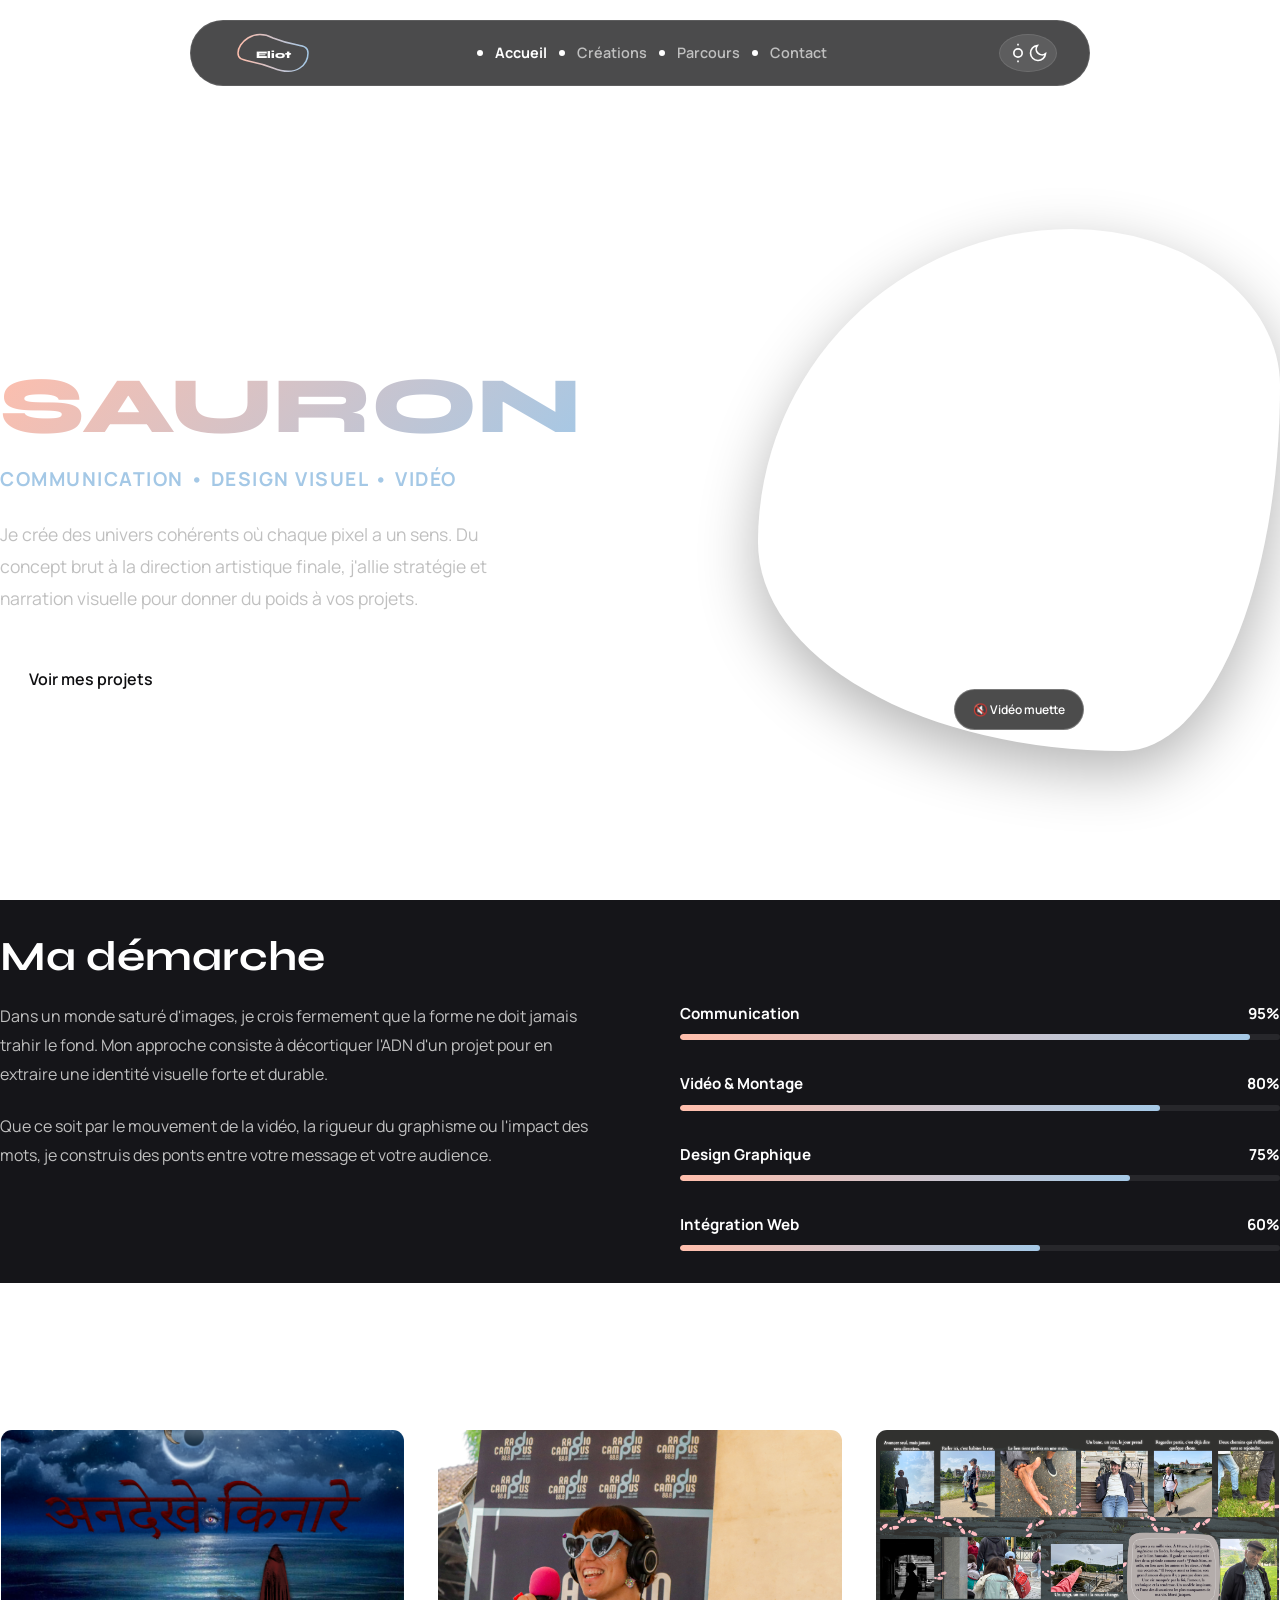
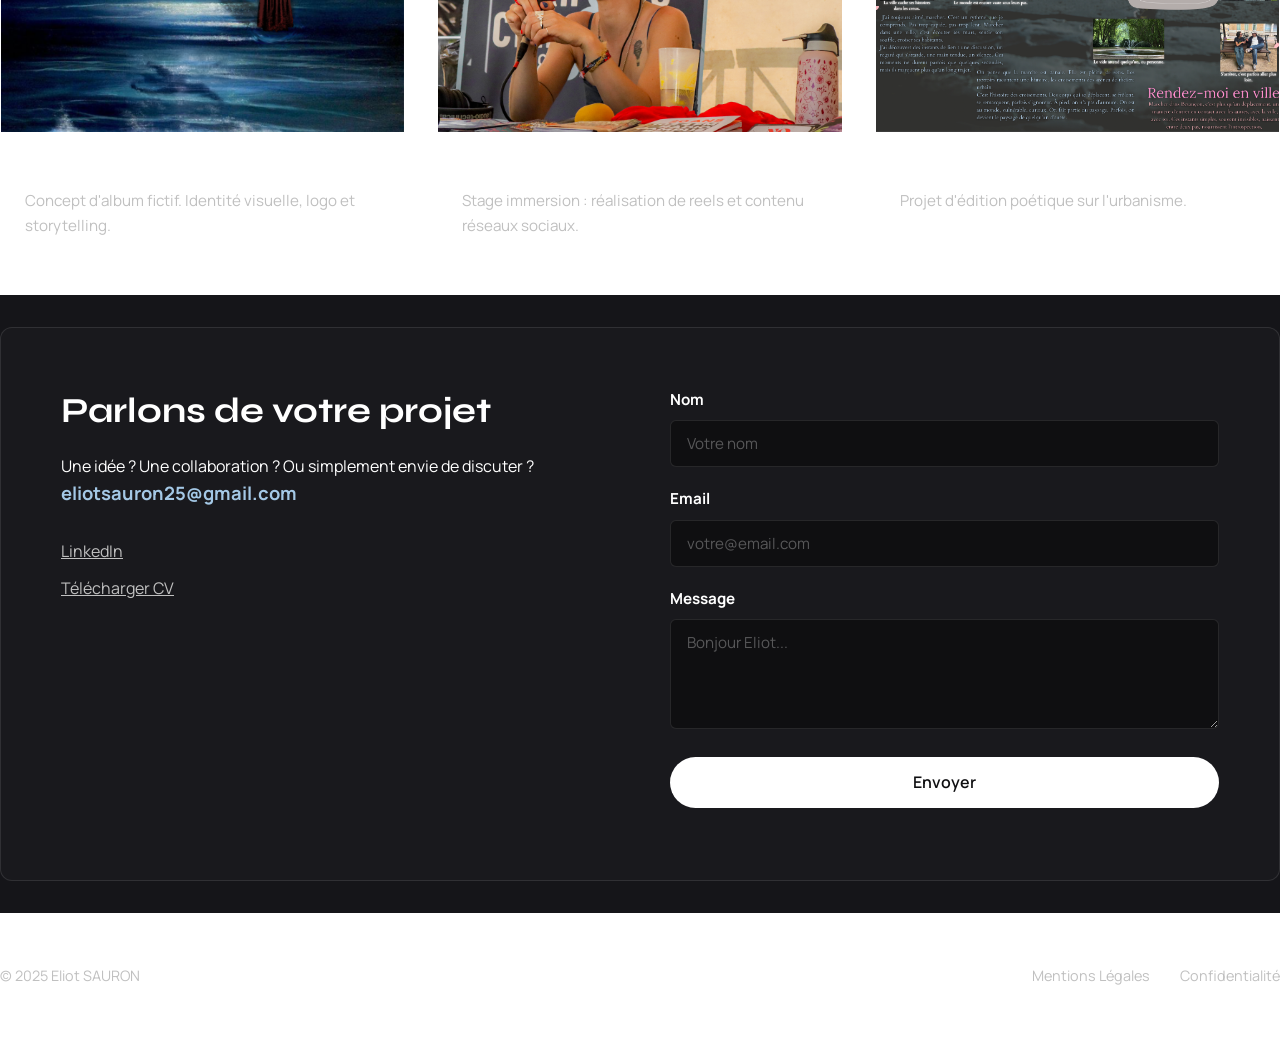
==== commit 47961694: "refactor: Complete site overhaul - modern architecture, ultra-fast CSS, modular JS, innovative desig" ====
--- a/index.html
+++ b/index.html
@@ -3,176 +3,171 @@
 <head>
     <meta charset="UTF-8">
     <meta name="viewport" content="width=device-width, initial-scale=1.0">
-    <title>Eliot SAURON — Communication & Design Visuel</title>
-    <meta name="description" content="Portfolio d'Eliot Sauron. Communication, Design graphique, Vidéo et Storytelling. Étudiant en BUT Info-Com à Besançon.">
+    <title>Eliot SAURON — Communication & Design</title>
+    <meta name="description" content="Portfolio créatif d'Eliot Sauron. Design, Vidéo, Communication — Étudiant en BUT Info-Com à Besançon.">
     <link rel="preconnect" href="https://fonts.googleapis.com">
     <link rel="preconnect" href="https://fonts.gstatic.com" crossorigin>
     <link href="https://fonts.googleapis.com/css2?family=Manrope:wght@300;400;600;800&family=Syne:wght@600;700;800&display=swap" rel="stylesheet">
     <link rel="stylesheet" href="assets/css/style.css">
-    <link rel="icon" href="favicon.ico" type="image/x-icon">
+    <link rel="icon" href="favicon.ico">
 </head>
 <body class="theme-dark">
 
-    <div class="noise-overlay"></div>
+<header>
+    <div class="header-inner">
+        <a href="index.html" class="logo" aria-label="Accueil">
+            <svg viewBox="0 0 200 80" fill="none">
+                <defs><linearGradient id="g1" x1="0%" y1="0%" x2="100%"><stop offset="0%" style="stop-color:var(--c-accent-1)"/><stop offset="100%" style="stop-color:var(--c-accent-2)"/></linearGradient></defs>
+                <text x="50%" y="55%" text-anchor="middle" dominant-baseline="middle">Eliot</text>
+                <path d="M30,40 C30,20 60,-10 100,10 C150,30 170,20 170,40 C170,60 150,90 100,70 C50,50 30,60 30,40" stroke="url(#g1)" stroke-width="3" fill="none" stroke-linecap="round"/>
+            </svg>
+        </a>
+        <nav>
+            <ul>
+                <li><a href="index.html" class="active">Accueil</a></li>
+                <li><a href="creations.html">Créations</a></li>
+                <li><a href="cv.html">Parcours</a></li>
+                <li><a href="#contact">Contact</a></li>
+            </ul>
+        </nav>
+        <button id="theme-toggle" aria-label="Changer le thème">
+            <svg class="icon-sun" width="20" height="20" viewBox="0 0 24 24" fill="none" stroke="currentColor" stroke-width="2"><circle cx="12" cy="12" r="5"/><line x1="12" y1="1" x2="12" y2="3"/><line x1="12" y1="21" x2="12" y2="23"/></svg>
+            <svg class="icon-moon" width="20" height="20" viewBox="0 0 24 24" fill="none" stroke="currentColor" stroke-width="2"><path d="M21 12.79A9 9 0 1 1 11.21 3 7 7 0 0 0 21 12.79z"/></svg>
+        </button>
+    </div>
+</header>
 
-    <header class="site-header">
-        <div class="header-inner">
-            <a href="index.html" class="logo" aria-label="Retour à l'accueil">
-                <svg class="logo-svg" viewBox="0 0 200 80" fill="none">
-                    <defs>
-                        <linearGradient id="cloud-gradient" x1="0%" y1="0%" x2="100%" y2="0%">
-                            <stop offset="0%" style="stop-color:var(--accent-peach);stop-opacity:1" />
-                            <stop offset="100%" style="stop-color:var(--accent-blue);stop-opacity:1" />
-                        </linearGradient>
-                    </defs>
-                    <text x="50%" y="55%" dominant-baseline="middle" text-anchor="middle" class="logo-text-elem">Eliot</text>
-                    <path class="cloud-path" d="M30,40 C30,20 60,-10 100,10 C150,30 170,20 170,40 C170,60 150,90 100,70 C50,50 30,60 30,40" stroke="url(#cloud-gradient)" stroke-width="3" fill="none" stroke-linecap="round" />
-                </svg>
-            </a>
-            <nav class="main-nav">
-                <ul>
-                    <li><a href="index.html" class="active">Accueil</a></li>
-                    <li><a href="creations.html">Créations</a></li>
-                    <li><a href="cv.html">Parcours</a></li>
-                    <li><a href="#contact" class="btn-nav">Contact</a></li>
-                </ul>
-                <button id="theme-toggle" aria-label="Changer le thème">
-                    <svg class="icon-sun" width="20" height="20" viewBox="0 0 24 24" fill="none" stroke="currentColor" stroke-width="2"><circle cx="12" cy="12" r="5"></circle><line x1="12" y1="1" x2="12" y2="3"></line><line x1="12" y1="21" x2="12" y2="23"></line><line x1="4.22" y1="4.22" x2="5.64" y2="5.64"></line><line x1="18.36" y1="18.36" x2="19.78" y2="19.78"></line><line x1="1" y1="12" x2="3" y2="12"></line><line x1="21" y1="12" x2="23" y2="12"></line><line x1="4.22" y1="19.78" x2="5.64" y2="18.36"></line><line x1="18.36" y1="5.64" x2="19.78" y2="4.22"></line></svg>
-                    <svg class="icon-moon" width="20" height="20" viewBox="0 0 24 24" fill="none" stroke="currentColor" stroke-width="2"><path d="M21 12.79A9 9 0 1 1 11.21 3 7 7 0 0 0 21 12.79z"></path></svg>
-                </button>
-            </nav>
+<main>
+    <section class="hero">
+        <div class="container" style="grid-column:1">
+            <div data-animate>
+                <h1>Eliot <span style="background:linear-gradient(135deg,var(--c-accent-1),var(--c-accent-2));-webkit-background-clip:text;-webkit-text-fill-color:transparent;background-clip:text">SAURON</span></h1>
+                <p class="subtitle">Communication • Design Visuel • Vidéo</p>
+                <p>Je crée des univers cohérents où chaque pixel a un sens. Du concept brut à la direction artistique finale, j'allie stratégie et narration visuelle pour donner du poids à vos projets.</p>
+                <div class="hero-buttons">
+                    <a href="creations.html" class="btn btn-primary">Voir mes projets</a>
+                    <a href="#contact" class="btn btn-secondary">Me contacter</a>
+                </div>
+            </div>
         </div>
-    </header>
+        <div class="container" style="grid-column:2">
+            <div class="blob-container" data-animate>
+                <video id="hero-video" class="blob-video" autoplay loop muted playsinline poster="img/video-poster.jpg">
+                    <source src="img/video-presentation.mp4" type="video/mp4">
+                </video>
+                <button class="video-btn">🔇 Vidéo muette</button>
+            </div>
+        </div>
+    </section>
 
-    <main>
-        <section class="hero-section">
-            <div class="container hero-grid">
-                <div class="hero-content scroll-reveal">
-                    <h1>Eliot <br><span class="gradient-text">SAURON</span></h1>
-                    <h2 class="subtitle">Communication • Design visuel • Vidéo</h2>
-                    <p class="intro-text">
-                        Façonner des univers cohérents, de l'idée brute au pixel final. 
-                        J'allie stratégie de communication et narration visuelle pour donner du sens à chaque projet.
-                    </p>
-                    <div class="hero-actions">
-                        <a href="creations.html" class="btn btn-primary">Voir mes projets</a>
-                        <a href="#contact" class="btn btn-secondary">Me contacter</a>
+    <section class="approach">
+        <div class="container">
+            <h2 data-animate>Ma démarche</h2>
+            <div class="approach-grid">
+                <div data-animate>
+                    <p>Dans un monde saturé d'images, je crois fermement que la forme ne doit jamais trahir le fond. Mon approche consiste à décortiquer l'ADN d'un projet pour en extraire une identité visuelle forte et durable.</p>
+                    <p>Que ce soit par le mouvement de la vidéo, la rigueur du graphisme ou l'impact des mots, je construis des ponts entre votre message et votre audience.</p>
+                </div>
+                <div class="skills" data-animate>
+                    <div class="skill-item">
+                        <div class="skill-head"><span>Communication</span><span>95%</span></div>
+                        <div class="progress"><div class="progress-bar"></div></div>
                     </div>
-                </div>
-                
-                <div class="hero-visual scroll-reveal delay-1">
-                    <div class="video-blob-wrapper">
-                        <video id="hero-video" class="blob-video" autoplay loop muted playsinline poster="img/video-poster.jpg">
-                            <source src="img/video-presentation.mp4" type="video/mp4">
-                            Votre navigateur ne supporte pas la vidéo.
-                        </video>
-                        <button id="video-toggle" class="video-control" aria-label="Activer le son">
-                            <span class="icon-state">🔇</span>
-                            <span class="text-state">Vidéo muette — cliquer pour activer</span>
-                        </button>
+                    <div class="skill-item">
+                        <div class="skill-head"><span>Vidéo & Montage</span><span>80%</span></div>
+                        <div class="progress"><div class="progress-bar"></div></div>
+                    </div>
+                    <div class="skill-item">
+                        <div class="skill-head"><span>Design Graphique</span><span>75%</span></div>
+                        <div class="progress"><div class="progress-bar"></div></div>
+                    </div>
+                    <div class="skill-item">
+                        <div class="skill-head"><span>Intégration Web</span><span>60%</span></div>
+                        <div class="progress"><div class="progress-bar"></div></div>
                     </div>
                 </div>
             </div>
-        </section>
+        </div>
+    </section>
 
-        <section class="approach-section">
-            <div class="container">
-                <div class="section-header scroll-reveal">
-                    <h2 class="section-title">Ma démarche</h2>
-                </div>
-                
-                <div class="approach-grid">
-                    <div class="approach-text scroll-reveal">
-                        <p>
-                            Dans un monde saturé d'images, je crois fermement que la forme ne doit jamais trahir le fond. 
-                            Mon approche consiste à décortiquer l'ADN d'un projet pour en extraire une identité visuelle forte et durable.
-                        </p>
-                        <p>
-                            Que ce soit par le mouvement de la vidéo, la rigueur du graphisme ou l'impact des mots, 
-                            je construis des ponts entre votre message et votre audience. Pas de superflu, juste de l'essentiel.
-                        </p>
+    <section class="creations">
+        <div class="container">
+            <h2 data-animate>Projets Récents</h2>
+            <div class="creation-grid">
+                <article class="creation-card" data-animate>
+                    <div class="creation-img">
+                        <img src="img/ajna-cover.jpg" alt="AJNA Cover" loading="lazy">
                     </div>
+                    <div class="creation-content">
+                        <h3>AJNA – Rivages Invisibles</h3>
+                        <p>Concept d'album fictif. Identité visuelle, logo et storytelling.</p>
+                    </div>
+                </article>
+                <article class="creation-card" data-animate>
+                    <div class="creation-img">
+                        <img src="img/radio-1.jpg" alt="Radio Campus" loading="lazy">
+                    </div>
+                    <div class="creation-content">
+                        <h3>Radio Campus Besançon</h3>
+                        <p>Stage immersion : réalisation de reels et contenu réseaux sociaux.</p>
+                    </div>
+                </article>
+                <article class="creation-card" data-animate>
+                    <div class="creation-img">
+                        <img src="img/rv-cover.jpg" alt="Rendez-moi en ville" loading="lazy">
+                    </div>
+                    <div class="creation-content">
+                        <h3>"Rendez-moi en ville"</h3>
+                        <p>Projet d'édition poétique sur l'urbanisme.</p>
+                    </div>
+                </article>
+            </div>
+        </div>
+    </section>
 
-                    <div class="skills-wrapper scroll-reveal delay-1">
-                        <div class="skill-item">
-                            <div class="skill-info">
-                                <span>Communication</span>
-                                <span>Expert</span>
-                            </div>
-                            <div class="progress-bar"><div class="fill" style="width: 95%"></div></div>
-                        </div>
-                        <div class="skill-item">
-                            <div class="skill-info">
-                                <span>Vidéo & Montage</span>
-                                <span>Avancé</span>
-                            </div>
-                            <div class="progress-bar"><div class="fill" style="width: 80%"></div></div>
-                        </div>
-                        <div class="skill-item">
-                            <div class="skill-info">
-                                <span>Design Graphique</span>
-                                <span>Avancé</span>
-                            </div>
-                            <div class="progress-bar"><div class="fill" style="width: 75%"></div></div>
-                        </div>
-                        <div class="skill-item">
-                            <div class="skill-info">
-                                <span>Intégration Web</span>
-                                <span>Intermédiaire</span>
-                            </div>
-                            <div class="progress-bar"><div class="fill" style="width: 60%"></div></div>
-                        </div>
+    <section id="contact" class="contact">
+        <div class="container">
+            <div class="contact-card" data-animate>
+                <div>
+                    <h2>Parlons de votre projet</h2>
+                    <p>Une idée ? Une collaboration ? Ou simplement envie de discuter ?</p>
+                    <a href="mailto:eliotsauron25@gmail.com" class="contact-link">eliotsauron25@gmail.com</a>
+                    <div style="display:flex;flex-direction:column;gap:12px">
+                        <a href="https://linkedin.com/in/eliot-sauron" target="_blank" style="color:var(--c-text-sec);transition:all .2s;text-decoration:underline;display:inline-block;width:fit-content" onmouseover="this.style.color='var(--c-accent-2)';this.style.transform='translateX(4px)'" onmouseout="this.style.color='var(--c-text-sec)';this.style.transform=''"">LinkedIn</a>
+                        <a href="/cv-eliot-sauron.pdf" target="_blank" style="color:var(--c-text-sec);transition:all .2s;text-decoration:underline;display:inline-block;width:fit-content" onmouseover="this.style.color='var(--c-accent-2)';this.style.transform='translateX(4px)'" onmouseout="this.style.color='var(--c-text-sec)';this.style.transform=''">Télécharger CV</a>
                     </div>
                 </div>
-            </div>
-        </section>
-
-        <section id="contact" class="contact-section">
-            <div class="container">
-                <div class="contact-card scroll-reveal">
-                    <div class="contact-info">
-                        <h2>Parlons de votre projet</h2>
-                        <p>Une idée ? Une collaboration ? Ou simplement envie de discuter ? N'hésitez pas.</p>
-                        <a href="mailto:eliotsauron25@gmail.com" class="contact-link">eliotsauron25@gmail.com</a>
-                        <div class="social-links">
-                            <a href="https://linkedin.com/in/eliot-sauron" target="_blank" rel="noopener noreferrer">LinkedIn</a>
-                            <a href="/cv-eliot-sauron.pdf" target="_blank">Télécharger mon CV</a>
-                        </div>
+                <form id="contact-form" action="https://formspree.io/f/mblwgzve" method="POST">
+                    <div class="form-group">
+                        <label for="name">Nom</label>
+                        <input type="text" id="name" name="name" required placeholder="Votre nom">
                     </div>
-                    
-                    <form id="contact-form" action="https://formspree.io/f/mblwgzve" method="POST" class="contact-form">
-                        <div class="form-group">
-                            <label for="name">Nom</label>
-                            <input type="text" id="name" name="name" required placeholder="Votre nom">
-                        </div>
-                        <div class="form-group">
-                            <label for="email">Email</label>
-                            <input type="email" id="email" name="email" required placeholder="votre@email.com">
-                        </div>
-                        <div class="form-group">
-                            <label for="message">Message</label>
-                            <textarea id="message" name="message" rows="4" required placeholder="Bonjour Eliot..."></textarea>
-                        </div>
-                        <button type="submit" class="btn btn-primary btn-full">Envoyer le message</button>
-                        <p id="form-status" class="form-status"></p>
-                    </form>
-                </div>
-            </div>
-        </section>
-    </main>
-
-    <footer class="site-footer">
-        <div class="container footer-inner">
-            <div class="footer-col">
-                <span class="copyright">© 2025 Eliot SAURON</span>
-            </div>
-            <div class="footer-col links">
-                <a href="mentions-legales.html">Mentions Légales</a>
-                <a href="politique-confidentialite.html">Confidentialité</a>
+                    <div class="form-group">
+                        <label for="email">Email</label>
+                        <input type="email" id="email" name="email" required placeholder="votre@email.com">
+                    </div>
+                    <div class="form-group">
+                        <label for="message">Message</label>
+                        <textarea id="message" name="message" rows="4" required placeholder="Bonjour Eliot..."></textarea>
+                    </div>
+                    <button type="submit" class="btn btn-primary" style="width:100%">Envoyer</button>
+                    <p id="form-status" style="margin-top:12px;font-size:.9rem;text-align:center"></p>
+                </form>
             </div>
         </div>
-    </footer>
+    </section>
+</main>
 
-    <script src="assets/js/main.js"></script>
+<footer>
+    <div class="container" style="display:flex;justify-content:space-between;align-items:center;width:100%">
+        <span>© 2025 Eliot SAURON</span>
+        <div style="display:flex;gap:30px">
+            <a href="mentions-legales.html">Mentions Légales</a>
+            <a href="politique-confidentialite.html">Confidentialité</a>
+        </div>
+    </div>
+</footer>
+
+<script src="assets/js/main.js"></script>
 </body>
 </html>
--- a/assets/css/style.css
+++ b/assets/css/style.css
@@ -1,702 +1,171 @@
-/* =========================================
-   VARIABLES & RESET
-   ========================================= */
+/* ===== ELIOT SAURON PORTFOLIO - ULTRA MODERN ===== */
 :root {
-    /* Fonts */
-    --font-main: 'Manrope', sans-serif;
-    --font-display: 'Syne', sans-serif; /* POLISH: Nouvelle font titre */
+    --ff-body: 'Manrope', system-ui, sans-serif;
+    --ff-head: 'Syne', system-ui, sans-serif;
+    --c-bg: #0f0f11;
+    --c-bg-alt: #151519;
+    --c-text: #fff;
+    --c-text-sec: #c0c0c0;
+    --c-accent-1: #FFBEAC;
+    --c-accent-2: #A4C8E6;
+    --c-border: rgba(255,255,255,.1);
+    --sp: clamp(1rem, 3vw, 2rem);
+    --rad: 12px;
+}
+body.theme-light {
+    --c-bg: #fafafa;
+    --c-bg-alt: #f3f3f5;
+    --c-text: #1d1d1f;
+    --c-text-sec: #555;
+    --c-accent-1: #ff9473;
+    --c-accent-2: #5fa3e0;
+    --c-border: rgba(0,0,0,.12);
+}
+*{margin:0;padding:0;box-sizing:border-box}
+html{scroll-behavior:smooth;-webkit-font-smoothing:antialiased}
+body{bg:var(--c-bg);color:var(--c-text);font-family:var(--ff-body);line-height:1.6;overflow-x:hidden;transition:background .3s,color .3s}
+img,video{max-width:100%;height:auto;display:block}
+a{text-decoration:none;color:inherit}
+button{border:none;background:0;font:inherit;cursor:pointer}
 
-    /* Colors - Dark Theme (Default) */
-    --bg-color: #0f0f11;
-    --surface-color: rgba(255, 255, 255, 0.05);
-    --surface-hover: rgba(255, 255, 255, 0.1);
-    --text-primary: #ffffff;
-    --text-secondary: #a0a0a0;
-    --border-color: rgba(255, 255, 255, 0.1);
-    
-    /* DA Colors (Inspired by old site) */
-    --accent-peach: #FFBEAC;
-    --accent-blue: #A4C8E6;
-    --gradient-main: linear-gradient(135deg, var(--accent-peach) 0%, var(--accent-blue) 100%);
-    
-    /* Layout */
-    --container-width: 1200px;
-    --radius-sm: 8px;
-    --radius-md: 16px;
-    --radius-lg: 24px;
-    
-    /* Animation */
-    --transition-fast: 0.2s ease;
-    --transition-smooth: 0.5s cubic-bezier(0.2, 0.8, 0.2, 1);
-}
+/* === HEADER - ULTRA MODERNE === */
+header{position:fixed;top:20px;left:50%;transform:translateX(-50%);width:90%;max-width:900px;z-index:999;transition:all .3s cubic-bezier(.25,.46,.45,.94)}
+header.scrolled{top:10px;backdrop-filter:blur(20px);box-shadow:0 8px 32px rgba(0,0,0,.15)}
+.header-inner{display:flex;justify-content:space-between;align-items:center;padding:12px 32px;background:rgba(15,15,17,.75);backdrop-filter:blur(10px);border:1px solid var(--c-border);border-radius:100px}
+body.theme-light .header-inner{background:rgba(255,255,255,.85)}
 
-/* Light Theme Overrides */
-body.theme-light {
-    --bg-color: #F5F5F7;
-    --surface-color: rgba(0, 0, 0, 0.03);
-    --surface-hover: rgba(0, 0, 0, 0.06);
-    --text-primary: #1D1D1F;
-    --text-secondary: #515154;
-    --border-color: rgba(0, 0, 0, 0.1);
-    --accent-peach: #FF9E88;
-    --accent-blue: #7AB2E8;
-}
+.logo{display:flex;height:40px;align-items:center;gap:12px;transition:opacity .2s}
+.logo svg{width:100px;height:100%}
+.logo text{font-family:var(--ff-head);font-weight:800;font-size:20px;fill:var(--c-text)}
+.logo:hover{opacity:.8}
 
-*, *::before, *::after {
-    box-sizing: border-box;
-    margin: 0;
-    padding: 0;
-}
+nav ul{display:flex;gap:30px;list-style:0}
+nav a{font-weight:600;font-size:.9rem;color:var(--c-text-sec);transition:all .2s}
+nav a:hover{color:var(--c-accent-2);transform:translateY(-2px)}
+nav a.active{color:var(--c-text);font-weight:700}
 
-html {
-    scroll-behavior: smooth;
-    font-size: 16px;
-}
+#theme-toggle{padding:8px;background:rgba(255,255,255,.1);border-radius:50%;border:1px solid var(--c-border);transition:all .2s;display:flex;align-items:center;justify-content:center;color:var(--c-text)}
+#theme-toggle:hover{transform:rotate(20deg) scale(1.1);box-shadow:0 0 20px rgba(164,200,230,.3)}
 
-body {
-    background-color: var(--bg-color);
-    color: var(--text-primary);
-    font-family: var(--font-main);
-    line-height: 1.6;
-    overflow-x: hidden;
-    transition: background-color 0.3s ease, color 0.3s ease;
-}
+/* === HERO - BOLD & ASYMMETRIC === */
+.hero{padding:200px 0 120px;display:grid;grid-template-columns:1.3fr 1fr;gap:80px;align-items:center;min-height:100vh}
+.hero h1{font:800 clamp(2.5rem,8vw,5rem)/1.1 var(--ff-head);margin-bottom:20px;letter-spacing:-.5px}
+.hero .subtitle{font:700 clamp(.9rem,2vw,1.2rem)/1 var(--ff-body);color:var(--c-accent-2);text-transform:uppercase;letter-spacing:.08em;margin-bottom:30px}
+.hero p{font-size:1.1rem;color:var(--c-text-sec);max-width:520px;line-height:1.8;margin-bottom:40px}
+.hero-buttons{display:flex;gap:16px;flex-wrap:wrap}
 
-/* Noise Overlay */
-.noise-overlay {
-    position: fixed;
-    top: 0; left: 0; width: 100%; height: 100%;
-    background-image: url("data:image/svg+xml,%3Csvg viewBox='0 0 200 200' xmlns='http://www.w3.org/2000/svg'%3E%3Cfilter id='noiseFilter'%3E%3CfeTurbulence type='fractalNoise' baseFrequency='0.65' numOctaves='3' stitchTiles='stitch'/%3E%3C/filter%3E%3Crect width='100%25' height='100%25' filter='url(%23noiseFilter)' opacity='0.05'/%3E%3C/svg%3E");
-    pointer-events: none;
-    z-index: 9999;
-    opacity: 0.07;
-}
+.btn{display:inline-block;padding:12px 28px;border-radius:50px;font-weight:700;transition:all .3s cubic-bezier(.25,.46,.45,.94);border:1.5px solid transparent;position:relative;overflow:hidden}
+.btn::before{content:'';position:absolute;inset:0;background:radial-gradient(circle,rgba(255,255,255,.2) 0%,transparent 70%);opacity:0;transition:opacity .3s}
+.btn:active::before{opacity:1;animation:ripple .6s ease-out}
+@keyframes ripple{from{transform:scale(0)}to{transform:scale(3)}}
+.btn-primary{background:var(--c-text);color:var(--c-bg);font-weight:600}
+.btn-primary:hover{transform:translateY(-3px);box-shadow:0 12px 32px rgba(255,255,255,.15)}
+.btn-secondary{border-color:var(--c-border);color:var(--c-text)}
+.btn-secondary:hover{background:rgba(255,255,255,.05);border-color:var(--c-text);transform:translateY(-3px)}
 
-img, video {
-    max-width: 100%;
-    height: auto;
-    display: block;
-}
+/* === BLOB VIDEO === */
+.blob-container{position:relative;width:100%;aspect-ratio:1/1;border-radius:60% 40% 30% 70%/60% 30% 70% 40%;overflow:hidden;box-shadow:0 20px 60px rgba(0,0,0,.3);border:1px solid var(--c-border);animation:blob-float 10s ease-in-out infinite alternate}
+@keyframes blob-float{0%{border-radius:60% 40% 30% 70%/60% 30% 70% 40%;transform:translateY(0)}100%{border-radius:40% 60% 60% 40%/40% 50% 50% 50%;transform:translateY(-8px)}}
+.blob-video{width:100%;height:100%;object-fit:cover;object-position:50% 20%}
+.video-btn{position:absolute;bottom:20px;left:50%;transform:translateX(-50%);background:rgba(0,0,0,.7);backdrop-filter:blur(10px);color:white;padding:10px 18px;border-radius:24px;font-size:.75rem;font-weight:600;white-space:nowrap;border:1px solid rgba(255,255,255,.25);transition:all .2s}
+.video-btn:hover{background:rgba(0,0,0,.85);transform:translateX(-50%) scale(1.1);box-shadow:0 8px 20px rgba(0,0,0,.4)}
 
-a {
-    text-decoration: none;
-    color: inherit;
-    transition: var(--transition-fast);
-}
+/* === APPROACH === */
+.approach{padding:var(--sp) 0;background:var(--c-bg-alt)}
+.approach-grid{display:grid;grid-template-columns:1fr 1fr;gap:80px;align-items:start}
+.approach h2{font:700 clamp(1.8rem,4vw,2.6rem)/1.2 var(--ff-head);margin-bottom:20px}
+.approach p{color:var(--c-text-sec);font-size:1rem;line-height:1.8;margin-bottom:24px}
 
-ul {
-    list-style: none;
-}
+.skills{display:flex;flex-direction:column;gap:32px}
+.skill-item{display:flex;flex-direction:column;gap:8px}
+.skill-head{display:flex;justify-content:space-between;font-weight:700;font-size:.95rem}
+.progress{width:100%;height:6px;background:rgba(255,255,255,.08);border-radius:3px;overflow:hidden}
+.progress-bar{height:100%;background:linear-gradient(90deg,var(--c-accent-1),var(--c-accent-2));border-radius:3px;transition:width 1.8s cubic-bezier(.25,.46,.45,.94);width:0}
+.progress-bar.animate{animation:fill-skill 1.8s cubic-bezier(.25,.46,.45,.94) forwards}
+@keyframes fill-skill{from{width:0}to{width:var(--fill)}}
 
-button {
-    cursor: pointer;
-    border: none;
-    background: none;
-    font-family: inherit;
-}
+/* === CREATIONS GRID === */
+.creations{padding:var(--sp) 0}
+.creations h2{font:700 clamp(2rem,5vw,2.8rem)/1.2 var(--ff-head);margin-bottom:60px}
+.creation-grid{display:grid;grid-template-columns:repeat(auto-fit,minmax(320px,1fr));gap:32px}
+.creation-card{background:rgba(255,255,255,.02);border:1px solid var(--c-border);border-radius:var(--rad);overflow:hidden;transition:all .3s;cursor:pointer}
+.creation-card:hover{transform:translateY(-8px);border-color:var(--c-accent-2);background:rgba(255,255,255,.05);box-shadow:0 20px 50px rgba(164,200,230,.12)}
+.creation-img{width:100%;aspect-ratio:4/3;background:#000;overflow:hidden}
+.creation-img img{width:100%;height:100%;object-fit:cover;transition:transform .5s}
+.creation-card:hover img{transform:scale(1.08)}
+.creation-content{padding:24px}
+.creation-content h3{font:600 1.3rem var(--ff-head);margin-bottom:8px}
+.creation-content p{font-size:.95rem;color:var(--c-text-sec)}
 
-/* Utility Classes */
-.container {
-    width: 90%;
-    max-width: var(--container-width);
-    margin: 0 auto;
-}
+/* === CONTACT === */
+.contact{padding:var(--sp) 0;background:var(--c-bg-alt)}
+.contact-card{display:grid;grid-template-columns:1fr 1fr;gap:60px;background:rgba(255,255,255,.02);border:1px solid var(--c-border);border-radius:var(--rad);padding:60px;transition:all .3s}
+.contact-card:hover{background:rgba(255,255,255,.04);border-color:var(--c-accent-2)}
+.contact h2{font:700 2.2rem/1.3 var(--ff-head);margin-bottom:20px}
+.contact-info p{color:var(--c-text-sec);margin-bottom:24px}
+.contact-link{display:block;font-weight:700;font-size:1.15rem;color:var(--c-accent-2);margin-bottom:30px;transition:all .2s}
+.contact-link:hover{transform:translateX(6px);color:var(--c-accent-1)}
 
-/* POLISH: Font Syne sur les titres + Gradient */
-h1, h2, h3 {
-    font-family: var(--font-display);
-}
+.form-group{margin-bottom:20px}
+.form-group label{display:block;margin-bottom:8px;font-weight:700;font-size:.95rem}
+.form-group input,.form-group textarea{width:100%;background:var(--c-bg);border:1.5px solid var(--c-border);padding:12px 16px;border-radius:6px;color:var(--c-text);font-family:inherit;font-size:.95rem;transition:all .2s}
+.form-group input::placeholder,.form-group textarea::placeholder{color:rgba(255,255,255,.3)}
+.form-group input:focus,.form-group textarea:focus{outline:0;border-color:var(--c-accent-2);background:rgba(255,255,255,.02);box-shadow:0 0 0 4px rgba(164,200,230,.12);transform:translateY(-2px)}
 
-.gradient-text {
-    background: var(--gradient-main);
-    -webkit-background-clip: text;
-    -webkit-text-fill-color: transparent;
-    background-clip: text;
-    filter: drop-shadow(0 0 15px rgba(255, 190, 172, 0.2));
-}
+/* === CV PAGE === */
+.cv-page{padding:180px 0 120px}
+.cv-layout{display:grid;grid-template-columns:320px 1fr;gap:70px}
+.cv-side{background:rgba(255,255,255,.02);border:1px solid var(--c-border);border-radius:var(--rad);padding:40px;height:fit-content;transition:all .3s;position:sticky;top:120px}
+.cv-side:hover{background:rgba(255,255,255,.04);border-color:var(--c-accent-2)}
+.cv-side h1{font:800 2.2rem/1 var(--ff-head);margin-bottom:8px}
+.cv-side .subtitle{color:var(--c-accent-1);font-weight:700;text-transform:uppercase;font-size:.8rem;letter-spacing:.1em;margin-bottom:30px}
+.cv-section{margin-bottom:30px;padding-bottom:24px;border-bottom:1px solid var(--c-border)}
+.cv-section:last-child{border:0}
+.cv-section h3{font-size:.75rem;text-transform:uppercase;color:rgba(255,255,255,.5);margin-bottom:12px;letter-spacing:.1em;font-weight:700}
+.cv-bio{font-size:.95rem;color:var(--c-text-sec);line-height:1.7}
 
-/* =========================================
-   COMPONENTS
-   ========================================= */
+.chips{display:flex;flex-wrap:wrap;gap:8px}
+.chip{background:rgba(255,255,255,.05);border:1px solid var(--c-border);padding:6px 12px;border-radius:6px;font-size:.85rem;color:var(--c-text-sec);transition:all .2s}
+.chip:hover{border-color:var(--c-accent-2);color:var(--c-accent-2);transform:translateY(-2px)}
 
-/* Buttons */
-.btn {
-    display: inline-block;
-    padding: 12px 28px;
-    border-radius: 50px;
-    font-weight: 700;
-    font-size: 0.95rem;
-    transition: var(--transition-fast);
-    text-align: center;
-}
+.timeline{display:flex;flex-direction:column;gap:50px}
+.timeline-item{position:relative;padding-left:40px}
+.timeline-item::before{content:'';position:absolute;left:0;top:0;width:12px;height:12px;border-radius:50%;background:var(--c-accent-2);border:2px solid var(--c-bg);box-shadow:0 0 0 4px var(--c-bg)}
+.timeline-item::after{content:'';position:absolute;left:5px;top:12px;width:2px;height:calc(100% + 50px);background:var(--c-border)}
+.timeline-item:last-child::after{display:none}
+.timeline-date{font-size:.85rem;color:var(--c-accent-2);font-weight:700;margin-bottom:4px}
+.timeline-h{font:600 1.3rem var(--ff-head);margin-bottom:4px}
+.timeline-place{font-size:.9rem;font-style:italic;color:var(--c-text-sec);display:block;margin-bottom:8px}
+.timeline-p{font-size:.95rem;color:var(--c-text-sec);line-height:1.7}
 
-.btn-primary {
-    background: var(--text-primary);
-    color: var(--bg-color);
-}
-.btn-primary:hover {
-    transform: translateY(-2px);
-    opacity: 0.9;
-}
+/* === LEGAL PAGES === */
+.legal{padding:180px 0 100px}
+.legal-content{max-width:800px}
+.legal h1{font:800 clamp(2.2rem,5vw,3rem)/1.2 var(--ff-head);margin-bottom:40px}
+.legal h2{font:700 1.6rem var(--ff-head);margin-top:50px;margin-bottom:20px}
+.legal p{color:var(--c-text-sec);margin-bottom:20px;line-height:1.8}
+.legal ul{margin:15px 0 15px 25px;color:var(--c-text-sec)}
+.legal li{margin-bottom:8px}
 
-.btn-secondary {
-    border: 1px solid var(--border-color);
-    background: transparent;
-    color: var(--text-primary);
-}
-.btn-secondary:hover {
-    background: var(--surface-color);
-    border-color: var(--text-primary);
-}
+/* === FOOTER === */
+footer{padding:50px 0;border-top:1px solid var(--c-border);font-size:.9rem;color:var(--c-text-sec);display:flex;justify-content:space-between;align-items:center}
+footer a{transition:all .2s;display:inline-block}
+footer a:hover{color:var(--c-accent-2);transform:translateY(-2px)}
 
-.btn-full {
-    width: 100%;
-}
+/* === ANIMATIONS === */
+.fade-in{opacity:0;transform:translateY(30px);transition:opacity .8s cubic-bezier(.25,.46,.45,.94),transform .8s cubic-bezier(.25,.46,.45,.94);animation:fadeInUp .8s cubic-bezier(.25,.46,.45,.94) forwards}
+@keyframes fadeInUp{to{opacity:1;transform:translateY(0)}}
 
-/* =========================================
-   HEADER (POLISH: Floating Pill)
-   ========================================= */
-.site-header {
-    position: fixed;
-    top: 20px;
-    left: 50%;
-    transform: translateX(-50%);
-    width: 90%;
-    max-width: 1000px;
-    z-index: 100;
-    transition: all 0.3s ease;
-}
-
-.header-inner {
-    display: flex;
-    justify-content: space-between;
-    align-items: center;
-    padding: 10px 30px;
-    background: rgba(15, 15, 17, 0.85); /* Glass dark default */
-    backdrop-filter: blur(16px);
-    -webkit-backdrop-filter: blur(16px);
-    border: 1px solid var(--border-color);
-    border-radius: 100px;
-    box-shadow: 0 10px 30px rgba(0,0,0,0.1);
-}
-
-body.theme-light .header-inner {
-    background: rgba(255, 255, 255, 0.85);
-}
-
-/* Logo Animation (SVG) */
-.logo {
-    display: flex;
-    align-items: center;
-    height: 50px;
-}
-.logo-svg {
-    width: 120px;
-    height: 100%;
-    overflow: visible;
-}
-.logo-text-elem {
-    font-family: var(--font-display);
-    font-weight: 800;
-    font-size: 28px;
-    fill: var(--text-primary);
-    letter-spacing: -1px;
-}
-.cloud-path {
-    stroke-dasharray: 600;
-    stroke-dashoffset: 600;
-    /* POLISH: Animation ralentie (8s) avec pause */
-    animation: drawCloud 8s ease-in-out infinite;
-}
-
-@keyframes drawCloud { 
-  0% { stroke-dashoffset: 600; opacity: 0; } 
-  10% { opacity: 1; } 
-  40% { stroke-dashoffset: 0; opacity: 1; } /* Dessin fini */
-  70% { stroke-dashoffset: 0; opacity: 1; } /* Pause */
-  90% { opacity: 0; } /* Disparition */
-  100% { stroke-dashoffset: 0; opacity: 0; } 
-}
-
-.main-nav ul {
-    display: flex;
-    align-items: center;
-    gap: 25px;
-}
-
-.main-nav a {
-    font-size: 0.95rem;
-    font-weight: 600;
-    color: var(--text-secondary);
-}
-
-.main-nav a:hover, .main-nav a.active {
-    color: var(--text-primary);
-}
-
-.main-nav .btn-nav {
-    color: var(--text-primary);
-    font-weight: 700;
-}
-
-/* Theme Toggle */
-#theme-toggle {
-    color: var(--text-primary);
-    display: flex;
-    align-items: center;
-    justify-content: center;
-    padding: 8px;
-    margin-left: 10px;
-    background: var(--surface-color);
-    border-radius: 50%;
-    transition: 0.2s;
-}
-#theme-toggle:hover {
-    background: var(--surface-hover);
-}
-.icon-sun { display: none; }
-.icon-moon { display: block; }
-body.theme-light .icon-sun { display: block; }
-body.theme-light .icon-moon { display: none; }
-
-/* Mobile Menu Adjustments */
-@media (max-width: 768px) {
-    .site-header { width: 95%; top: 10px; }
-    .header-inner { padding: 10px 20px; }
-    .main-nav ul { gap: 15px; }
-    .main-nav a { font-size: 0.85rem; }
-    .logo-svg { width: 100px; }
-}
-
-/* =========================================
-   HERO SECTION
-   ========================================= */
-.hero-section {
-    padding-top: 180px; /* Plus d'espace car header flottant */
-    padding-bottom: 80px;
-    min-height: 100vh;
-    display: flex;
-    align-items: center;
-}
-
-.hero-grid {
-    display: grid;
-    grid-template-columns: 1.2fr 0.8fr;
-    gap: 40px;
-    align-items: center;
-}
-
-.hero-content h1 {
-    font-size: clamp(3rem, 8vw, 5rem);
-    line-height: 0.95;
-    font-weight: 800;
-    margin-bottom: 15px;
-}
-
-.subtitle {
-    font-size: clamp(1rem, 2vw, 1.25rem);
-    color: var(--accent-blue);
-    font-weight: 700;
-    text-transform: uppercase;
-    letter-spacing: 0.05em;
-    margin-bottom: 30px;
-}
-
-.intro-text {
-    font-size: 1.1rem;
-    max-width: 500px;
-    margin-bottom: 40px;
-    color: var(--text-secondary);
-}
-
-.hero-actions {
-    display: flex;
-    gap: 15px;
-}
-
-/* Video Blob */
-.video-blob-wrapper {
-    position: relative;
-    width: 100%;
-    aspect-ratio: 1/1;
-    max-width: 450px;
-    margin: 0 auto;
-    border-radius: 60% 40% 30% 70% / 60% 30% 70% 40%;
-    overflow: hidden;
-    transform: translateZ(0);
-    box-shadow: 0 20px 50px rgba(0,0,0,0.2);
-    /* POLISH: Blob float animation from old site style */
-    animation: blob-float 10s ease-in-out infinite alternate;
-    border: 1px solid var(--border-color);
-}
-
-.blob-video {
-    width: 100%;
-    height: 100%;
-    object-fit: cover;
-    object-position: 50% 10%; /* Focus visage */
-    transform: scale(1.05);
-}
-
-.video-control {
-    position: absolute;
-    bottom: 20px;
-    left: 50%;
-    transform: translateX(-50%);
-    background: rgba(0,0,0,0.6);
-    backdrop-filter: blur(8px);
-    color: white;
-    padding: 8px 16px;
-    border-radius: 20px;
-    display: flex;
-    align-items: center;
-    gap: 8px;
-    font-size: 0.75rem;
-    font-weight: 600;
-    white-space: nowrap;
-    transition: var(--transition-fast);
-    border: 1px solid rgba(255,255,255,0.2);
-}
-.video-control:hover {
-    background: rgba(0,0,0,0.8);
-    transform: translateX(-50%) scale(1.05);
-}
-
-@keyframes blob-float {
-    0% { border-radius: 60% 40% 30% 70% / 60% 30% 70% 40%; transform: translateY(0); }
-    100% { border-radius: 40% 60% 60% 40% / 40% 50% 50% 50%; transform: translateY(-10px); }
-}
-
-@media (max-width: 768px) {
-    .hero-grid { grid-template-columns: 1fr; text-align: center; }
-    .hero-content { order: 2; display: flex; flex-direction: column; align-items: center; }
-    .hero-visual { order: 1; margin-bottom: 30px; }
-    .intro-text { margin-left: auto; margin-right: auto; }
-}
-
-/* =========================================
-   SKILLS & APPROACH
-   ========================================= */
-.approach-section { padding: 80px 0; }
-.approach-grid {
-    display: grid;
-    grid-template-columns: 1fr 1fr;
-    gap: 60px;
-    margin-top: 40px;
-}
-.approach-text p { margin-bottom: 20px; color: var(--text-secondary); text-align: justify; }
-
-.skill-item { margin-bottom: 25px; }
-.skill-info {
-    display: flex;
-    justify-content: space-between;
-    font-size: 0.9rem;
-    margin-bottom: 8px;
-    font-weight: 700;
-}
-.progress-bar {
-    width: 100%;
-    height: 6px;
-    background: var(--surface-color);
-    border-radius: 3px;
-    overflow: hidden;
-}
-.fill {
-    height: 100%;
-    background: var(--gradient-main);
-    border-radius: 3px;
-}
-
-@media (max-width: 768px) {
-    .approach-grid { grid-template-columns: 1fr; gap: 40px; }
-}
-
-/* =========================================
-   CREATIONS PAGE (Projects)
-   ========================================= */
-.page-header {
-    padding-top: 180px;
-    padding-bottom: 40px;
-    text-align: center;
-}
-.page-header h1 { font-size: 3rem; margin-bottom: 10px; }
-
-/* Filters */
-.filters-container {
-    display: flex;
-    justify-content: center;
-    gap: 15px;
-    margin-bottom: 60px;
-    flex-wrap: wrap;
-}
-.filter-btn {
-    padding: 8px 22px;
-    border-radius: 50px;
-    border: 1px solid var(--border-color);
-    color: var(--text-secondary);
-    background: var(--surface-color);
-    transition: var(--transition-fast);
-    font-weight: 600;
-}
-.filter-btn:hover, .filter-btn.active {
-    background: var(--text-primary);
-    color: var(--bg-color);
-    border-color: var(--text-primary);
-}
-
-/* Grid */
-.projects-grid {
-    display: grid;
-    grid-template-columns: repeat(auto-fill, minmax(320px, 1fr));
-    gap: 30px;
-    padding-bottom: 80px;
-}
-
-.project-card {
-    background: var(--surface-color);
-    border: 1px solid var(--border-color);
-    border-radius: var(--radius-md);
-    overflow: hidden;
-    transition: var(--transition-smooth);
-}
-.project-card:hover {
-    transform: translateY(-5px);
-    border-color: rgba(255,255,255,0.2);
-}
-
-/* Carousel Inner */
-.card-media {
-    position: relative;
-    width: 100%;
-    aspect-ratio: 4/3;
-    background: #000;
-    overflow: hidden;
-}
-.carousel-wrapper {
-    position: relative;
-    width: 100%;
-    height: 100%;
-}
-.carousel-slides {
-    display: flex;
-    width: 100%;
-    height: 100%;
-    transition: transform 0.4s ease-out;
-}
-.carousel-slides img {
-    min-width: 100%;
-    height: 100%;
-    object-fit: cover;
-    cursor: zoom-in;
-}
-.carousel-nav {
-    position: absolute;
-    top: 50%;
-    transform: translateY(-50%);
-    background: rgba(0,0,0,0.5);
-    color: white;
-    width: 30px;
-    height: 30px;
-    border-radius: 50%;
-    display: flex;
-    align-items: center;
-    justify-content: center;
-    opacity: 0;
-    transition: 0.2s;
-}
-.carousel-nav.prev { left: 10px; }
-.carousel-nav.next { right: 10px; }
-.card-media:hover .carousel-nav { opacity: 1; }
-
-.card-badge {
-    position: absolute;
-    top: 15px;
-    left: 15px;
-    background: rgba(255,255,255,0.9);
-    color: #000;
-    padding: 4px 12px;
-    border-radius: 12px;
-    font-size: 0.75rem;
-    font-weight: 700;
-    pointer-events: none;
-}
-.card-content { padding: 25px; }
-.card-content h3 { font-size: 1.35rem; margin-bottom: 5px; }
-.card-content p { color: var(--text-secondary); font-size: 0.95rem; }
-
-/* =========================================
-   LIGHTBOX
-   ========================================= */
-.lightbox {
-    position: fixed;
-    top: 0; left: 0; width: 100%; height: 100%;
-    background: rgba(0,0,0,0.95);
-    z-index: 2000;
-    display: flex;
-    align-items: center;
-    justify-content: center;
-    opacity: 0;
-    pointer-events: none;
-    transition: opacity 0.3s ease;
-}
-.lightbox.active {
-    opacity: 1;
-    pointer-events: auto;
-}
-.lightbox-content {
-    max-width: 90%;
-    max-height: 90vh;
-}
-.lightbox-content img {
-    max-height: 90vh;
-    box-shadow: 0 0 50px rgba(0,0,0,0.5);
-}
-#lightbox-close {
-    position: absolute;
-    top: 30px; right: 30px;
-    color: white;
-    font-size: 2rem;
-    background: none;
-}
-#lightbox-prev, #lightbox-next {
-    position: absolute;
-    top: 50%;
-    transform: translateY(-50%);
-    color: white;
-    font-size: 2rem;
-    padding: 20px;
-}
-#lightbox-prev { left: 20px; }
-#lightbox-next { right: 20px; }
-
-/* =========================================
-   CV PAGE
-   ========================================= */
-.page-cv { padding-top: 160px; padding-bottom: 80px; }
-.cv-layout {
-    display: grid;
-    grid-template-columns: 350px 1fr;
-    gap: 60px;
-}
-.cv-sidebar {
-    background: var(--surface-color);
-    padding: 40px;
-    border-radius: var(--radius-lg);
-    border: 1px solid var(--border-color);
-    height: fit-content;
-}
-.cv-header h1 { font-size: 2.5rem; line-height: 1; margin-bottom: 10px; }
-.cv-subtitle { color: var(--accent-peach); font-weight: 700; text-transform: uppercase; margin-bottom: 30px; }
-
-.cv-link {
-    display: flex;
-    align-items: center;
-    gap: 10px;
-    margin-bottom: 10px;
-    color: var(--text-secondary);
-    font-size: 0.9rem;
-}
-.cv-link:hover { color: var(--text-primary); }
-
-.cv-section { margin-bottom: 30px; padding-bottom: 20px; border-bottom: 1px solid var(--border-color); }
-.cv-section:last-of-type { border: none; }
-.cv-section h3 { font-size: 0.8rem; text-transform: uppercase; color: var(--text-secondary); margin-bottom: 15px; letter-spacing: 0.1em; font-weight: 700; }
-.cv-bio { font-size: 0.95rem; line-height: 1.6; }
-.quick-list li { display: flex; justify-content: space-between; margin-bottom: 8px; font-size: 0.9rem; }
-
-.skills-chips { display: flex; flex-wrap: wrap; gap: 8px; }
-.chip {
-    background: var(--bg-color);
-    border: 1px solid var(--border-color);
-    padding: 4px 10px;
-    border-radius: 4px;
-    font-size: 0.75rem;
-    color: var(--text-secondary);
-}
-
-.cv-actions { display: flex; flex-direction: column; gap: 10px; }
-
-.cv-block-title { font-size: 1.5rem; margin-bottom: 30px; border-left: 3px solid var(--accent-blue); padding-left: 15px; }
-
-.timeline-item {
-    position: relative;
-    padding-left: 30px;
-    margin-bottom: 40px;
-    border-left: 1px solid var(--border-color);
-}
-.timeline-item::before {
-    content: '';
-    position: absolute;
-    left: -5px;
-    top: 5px;
-    width: 9px;
-    height: 9px;
-    border-radius: 50%;
-    background: var(--text-primary);
-}
-.timeline-date { font-size: 0.85rem; color: var(--accent-blue); margin-bottom: 5px; font-weight: 700; }
-.timeline-content h4 { font-size: 1.2rem; margin-bottom: 2px; }
-.timeline-place { font-size: 0.95rem; font-style: italic; color: var(--text-secondary); display: block; margin-bottom: 10px; }
-
-@media (max-width: 900px) {
-    .cv-layout { grid-template-columns: 1fr; }
-    .cv-sidebar { text-align: center; }
-    .cv-contact { justify-content: center; }
-    .cv-section { text-align: left; }
-}
-
-/* =========================================
-   CONTACT & LEGAL
-   ========================================= */
-.contact-section { padding: 80px 0; }
-.contact-card {
-    background: var(--surface-color);
-    border-radius: var(--radius-lg);
-    border: 1px solid var(--border-color);
-    padding: 60px;
-    display: grid;
-    grid-template-columns: 1fr 1fr;
-    gap: 60px;
-}
-.contact-info h2 { font-size: 2rem; margin-bottom: 20px; }
-.contact-link { font-size: 1.2rem; font-weight: 700; color: var(--text-primary); display: block; margin-bottom: 30px; }
-.social-links a { margin-right: 20px; text-decoration: underline; }
-
-.form-group { margin-bottom: 20px; }
-.form-group label { display: block; margin-bottom: 8px; font-size: 0.9rem; color: var(--text-secondary); }
-.form-group input, .form-group textarea {
-    width: 100%;
-    background: var(--bg-color);
-    border: 1px solid var(--border-color);
-    padding: 12px;
-    border-radius: var(--radius-sm);
-    color: var(--text-primary);
-    font-family: inherit;
-}
-.form-group input:focus, .form-group textarea:focus {
-    outline: none;
-    border-color: var(--accent-blue);
-}
-
-.page-legal { padding-top: 160px; padding-bottom: 60px; min-height: 80vh; }
-.legal-content { max-width: 800px; }
-.legal-content h1 { margin-bottom: 40px; font-size: 2.5rem; }
-.legal-content h2 { font-size: 1.5rem; margin-top: 40px; margin-bottom: 15px; }
-.legal-content p { color: var(--text-secondary); margin-bottom: 15px; }
-
-/* Footer */
-.site-footer { padding: 40px 0; border-top: 1px solid var(--border-color); font-size: 0.9rem; color: var(--text-secondary); }
-.footer-inner { display: flex; justify-content: space-between; }
-.footer-col.links { display: flex; gap: 20px; }
-
-@media (max-width: 768px) {
-    .contact-card { grid-template-columns: 1fr; padding: 30px; }
-    .footer-inner { flex-direction: column; gap: 20px; text-align: center; }
-    .footer-col.links { justify-content: center; }
-}
-
-/* Animations Trigger */
-.scroll-reveal { opacity: 0; transform: translateY(30px); transition: 0.8s ease; }
-.scroll-reveal.visible { opacity: 1; transform: translateY(0); }
-.delay-1 { transition-delay: 0.1s; }
-.delay-2 { transition-delay: 0.2s; }+/* === RESPONSIVE === */
+@media(max-width:768px){
+    header{width:95%;top:10px}
+    .header-inner{padding:10px 20px;gap:12px}
+    nav ul{gap:12px;font-size:.8rem}
+    .hero{grid-template-columns:1fr;gap:40px;padding:140px 0 80px}
+    .hero h1{font-size:2.2rem}
+    .approach-grid{grid-template-columns:1fr;gap:50px}
+    .contact-card{grid-template-columns:1fr;gap:40px;padding:40px}
+    .cv-layout{grid-template-columns:1fr;gap:40px}
+    .cv-side{position:static;top:auto}
+    footer{flex-direction:column;gap:20px;text-align:center}
+}
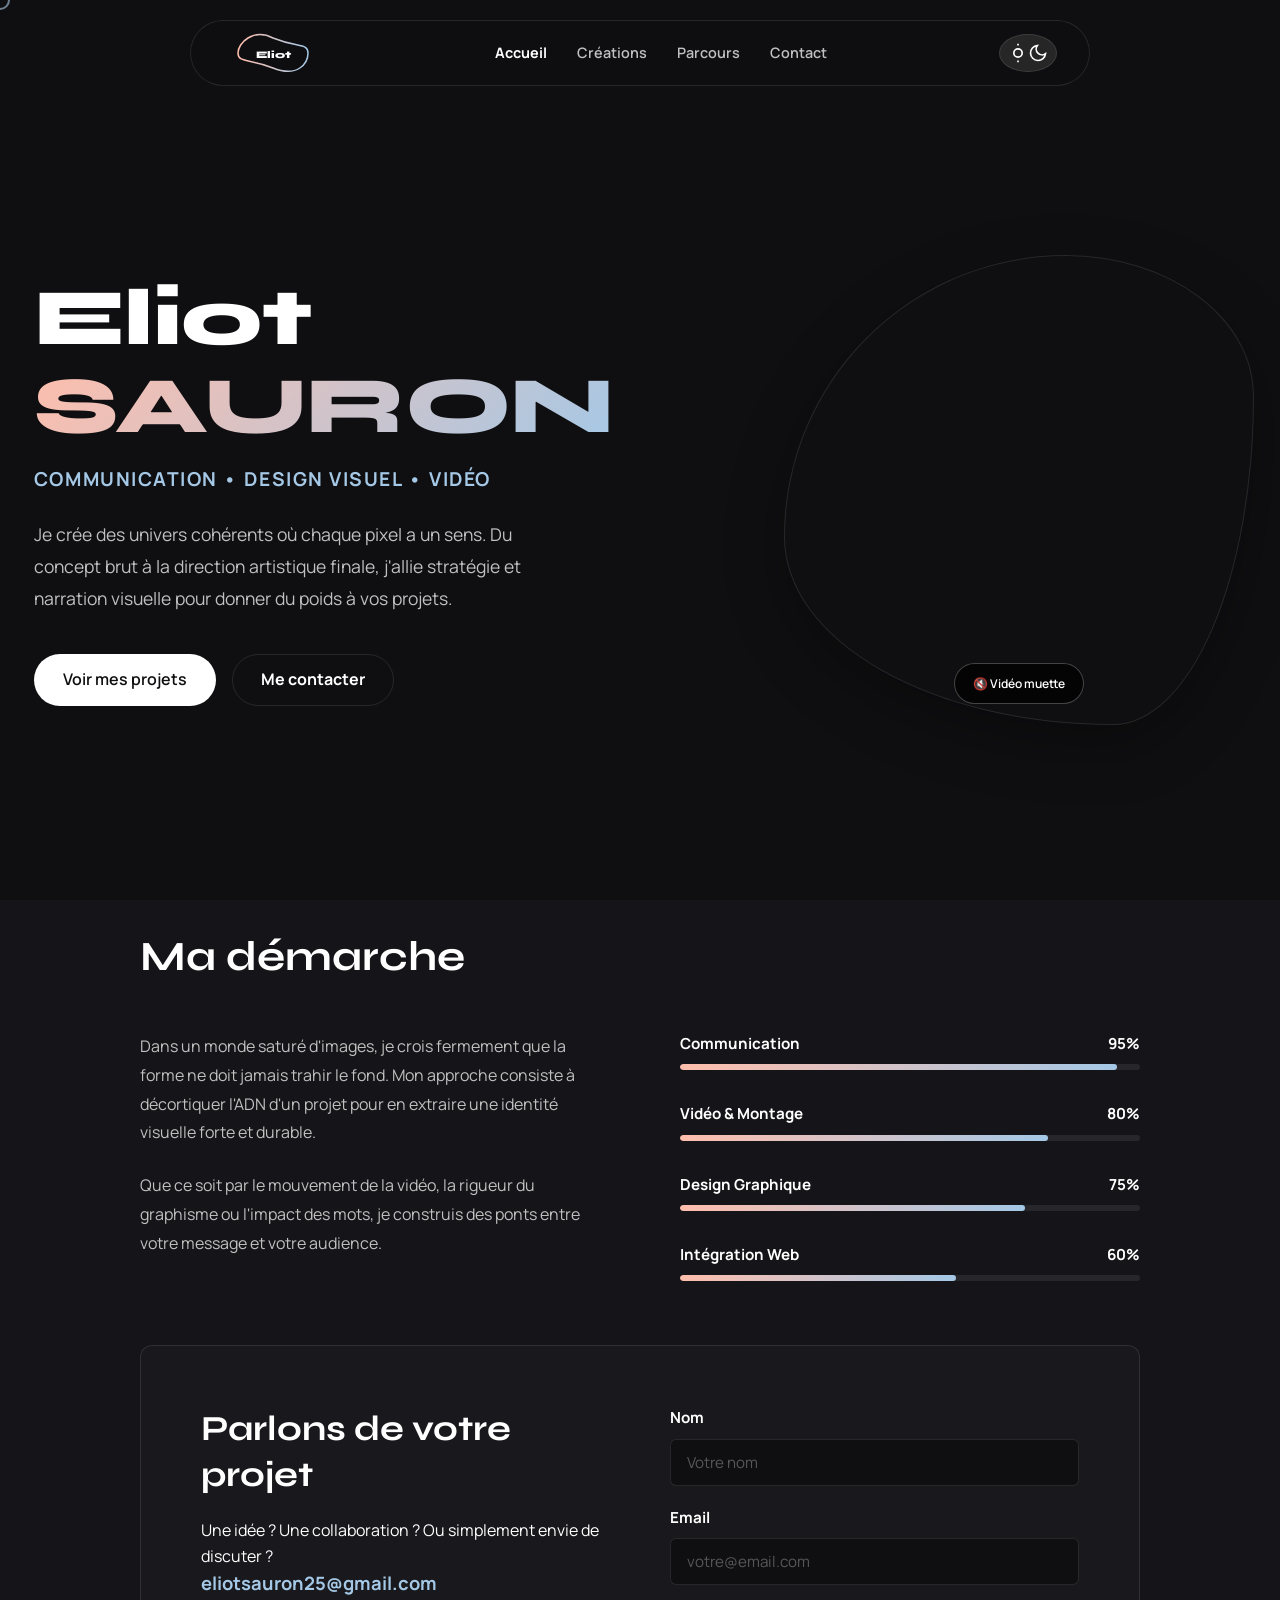
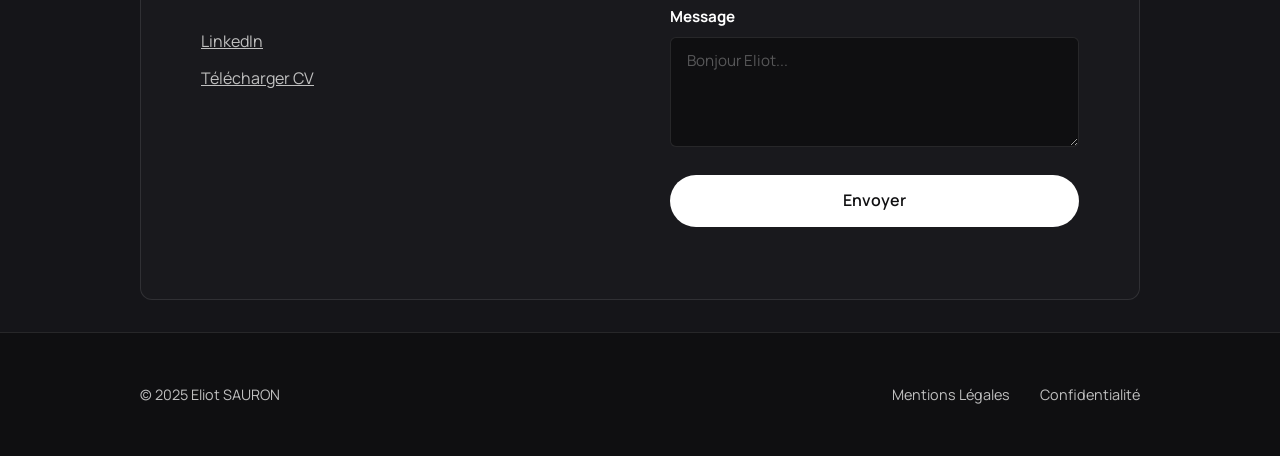
==== commit 42c5905f: "fix: Removed duplicate creations section from homepage, fixed filter functionality on creations page" ====
--- a/index.html
+++ b/index.html
@@ -90,41 +90,6 @@
         </div>
     </section>
 
-    <section class="creations">
-        <div class="container">
-            <h2 data-animate>Projets Récents</h2>
-            <div class="creation-grid">
-                <article class="creation-card" data-animate>
-                    <div class="creation-img">
-                        <img src="img/ajna-cover.jpg" alt="AJNA Cover" loading="lazy">
-                    </div>
-                    <div class="creation-content">
-                        <h3>AJNA – Rivages Invisibles</h3>
-                        <p>Concept d'album fictif. Identité visuelle, logo et storytelling.</p>
-                    </div>
-                </article>
-                <article class="creation-card" data-animate>
-                    <div class="creation-img">
-                        <img src="img/radio-1.jpg" alt="Radio Campus" loading="lazy">
-                    </div>
-                    <div class="creation-content">
-                        <h3>Radio Campus Besançon</h3>
-                        <p>Stage immersion : réalisation de reels et contenu réseaux sociaux.</p>
-                    </div>
-                </article>
-                <article class="creation-card" data-animate>
-                    <div class="creation-img">
-                        <img src="img/rv-cover.jpg" alt="Rendez-moi en ville" loading="lazy">
-                    </div>
-                    <div class="creation-content">
-                        <h3>"Rendez-moi en ville"</h3>
-                        <p>Projet d'édition poétique sur l'urbanisme.</p>
-                    </div>
-                </article>
-            </div>
-        </div>
-    </section>
-
     <section id="contact" class="contact">
         <div class="container">
             <div class="contact-card" data-animate>
@@ -133,7 +98,7 @@
                     <p>Une idée ? Une collaboration ? Ou simplement envie de discuter ?</p>
                     <a href="mailto:eliotsauron25@gmail.com" class="contact-link">eliotsauron25@gmail.com</a>
                     <div style="display:flex;flex-direction:column;gap:12px">
-                        <a href="https://linkedin.com/in/eliot-sauron" target="_blank" style="color:var(--c-text-sec);transition:all .2s;text-decoration:underline;display:inline-block;width:fit-content" onmouseover="this.style.color='var(--c-accent-2)';this.style.transform='translateX(4px)'" onmouseout="this.style.color='var(--c-text-sec)';this.style.transform=''"">LinkedIn</a>
+                        <a href="https://linkedin.com/in/eliot-sauron" target="_blank" style="color:var(--c-text-sec);transition:all .2s;text-decoration:underline;display:inline-block;width:fit-content" onmouseover="this.style.color='var(--c-accent-2)';this.style.transform='translateX(4px)'" onmouseout="this.style.color='var(--c-text-sec)';this.style.transform=''">LinkedIn</a>
                         <a href="/cv-eliot-sauron.pdf" target="_blank" style="color:var(--c-text-sec);transition:all .2s;text-decoration:underline;display:inline-block;width:fit-content" onmouseover="this.style.color='var(--c-accent-2)';this.style.transform='translateX(4px)'" onmouseout="this.style.color='var(--c-text-sec)';this.style.transform=''">Télécharger CV</a>
                     </div>
                 </div>
--- a/assets/css/style.css
+++ b/assets/css/style.css
@@ -1,4 +1,4 @@
-/* ===== ELIOT SAURON PORTFOLIO - ULTRA MODERN ===== */
+/* ===== ELIOT SAURON PORTFOLIO - MODERN ===== */
 :root {
     --ff-body: 'Manrope', system-ui, sans-serif;
     --ff-head: 'Syne', system-ui, sans-serif;
@@ -12,6 +12,7 @@
     --sp: clamp(1rem, 3vw, 2rem);
     --rad: 12px;
 }
+
 body.theme-light {
     --c-bg: #fafafa;
     --c-bg-alt: #f3f3f5;
@@ -21,151 +22,789 @@
     --c-accent-2: #5fa3e0;
     --c-border: rgba(0,0,0,.12);
 }
-*{margin:0;padding:0;box-sizing:border-box}
-html{scroll-behavior:smooth;-webkit-font-smoothing:antialiased}
-body{bg:var(--c-bg);color:var(--c-text);font-family:var(--ff-body);line-height:1.6;overflow-x:hidden;transition:background .3s,color .3s}
-img,video{max-width:100%;height:auto;display:block}
-a{text-decoration:none;color:inherit}
-button{border:none;background:0;font:inherit;cursor:pointer}
-
-/* === HEADER - ULTRA MODERNE === */
-header{position:fixed;top:20px;left:50%;transform:translateX(-50%);width:90%;max-width:900px;z-index:999;transition:all .3s cubic-bezier(.25,.46,.45,.94)}
-header.scrolled{top:10px;backdrop-filter:blur(20px);box-shadow:0 8px 32px rgba(0,0,0,.15)}
-.header-inner{display:flex;justify-content:space-between;align-items:center;padding:12px 32px;background:rgba(15,15,17,.75);backdrop-filter:blur(10px);border:1px solid var(--c-border);border-radius:100px}
-body.theme-light .header-inner{background:rgba(255,255,255,.85)}
-
-.logo{display:flex;height:40px;align-items:center;gap:12px;transition:opacity .2s}
-.logo svg{width:100px;height:100%}
-.logo text{font-family:var(--ff-head);font-weight:800;font-size:20px;fill:var(--c-text)}
-.logo:hover{opacity:.8}
-
-nav ul{display:flex;gap:30px;list-style:0}
-nav a{font-weight:600;font-size:.9rem;color:var(--c-text-sec);transition:all .2s}
-nav a:hover{color:var(--c-accent-2);transform:translateY(-2px)}
-nav a.active{color:var(--c-text);font-weight:700}
-
-#theme-toggle{padding:8px;background:rgba(255,255,255,.1);border-radius:50%;border:1px solid var(--c-border);transition:all .2s;display:flex;align-items:center;justify-content:center;color:var(--c-text)}
-#theme-toggle:hover{transform:rotate(20deg) scale(1.1);box-shadow:0 0 20px rgba(164,200,230,.3)}
-
-/* === HERO - BOLD & ASYMMETRIC === */
-.hero{padding:200px 0 120px;display:grid;grid-template-columns:1.3fr 1fr;gap:80px;align-items:center;min-height:100vh}
-.hero h1{font:800 clamp(2.5rem,8vw,5rem)/1.1 var(--ff-head);margin-bottom:20px;letter-spacing:-.5px}
-.hero .subtitle{font:700 clamp(.9rem,2vw,1.2rem)/1 var(--ff-body);color:var(--c-accent-2);text-transform:uppercase;letter-spacing:.08em;margin-bottom:30px}
-.hero p{font-size:1.1rem;color:var(--c-text-sec);max-width:520px;line-height:1.8;margin-bottom:40px}
-.hero-buttons{display:flex;gap:16px;flex-wrap:wrap}
-
-.btn{display:inline-block;padding:12px 28px;border-radius:50px;font-weight:700;transition:all .3s cubic-bezier(.25,.46,.45,.94);border:1.5px solid transparent;position:relative;overflow:hidden}
-.btn::before{content:'';position:absolute;inset:0;background:radial-gradient(circle,rgba(255,255,255,.2) 0%,transparent 70%);opacity:0;transition:opacity .3s}
-.btn:active::before{opacity:1;animation:ripple .6s ease-out}
-@keyframes ripple{from{transform:scale(0)}to{transform:scale(3)}}
-.btn-primary{background:var(--c-text);color:var(--c-bg);font-weight:600}
-.btn-primary:hover{transform:translateY(-3px);box-shadow:0 12px 32px rgba(255,255,255,.15)}
-.btn-secondary{border-color:var(--c-border);color:var(--c-text)}
-.btn-secondary:hover{background:rgba(255,255,255,.05);border-color:var(--c-text);transform:translateY(-3px)}
+
+*, *::before, *::after {
+    margin: 0;
+    padding: 0;
+    box-sizing: border-box;
+}
+
+html {
+    scroll-behavior: smooth;
+    -webkit-font-smoothing: antialiased;
+}
+
+body {
+    background: var(--c-bg);
+    color: var(--c-text);
+    font-family: var(--ff-body);
+    line-height: 1.6;
+    overflow-x: hidden;
+    transition: background .3s, color .3s;
+}
+
+img, video {
+    max-width: 100%;
+    height: auto;
+    display: block;
+}
+
+a {
+    text-decoration: none;
+    color: inherit;
+}
+
+button {
+    border: none;
+    background: none;
+    font: inherit;
+    cursor: pointer;
+}
+
+.container {
+    width: 90%;
+    max-width: 1000px;
+    margin: 0 auto;
+}
+
+/* === HEADER === */
+header {
+    position: fixed;
+    top: 20px;
+    left: 50%;
+    transform: translateX(-50%);
+    width: 90%;
+    max-width: 900px;
+    z-index: 999;
+    transition: all .3s cubic-bezier(.25, .46, .45, .94);
+}
+
+header.scrolled {
+    top: 10px;
+    backdrop-filter: blur(20px);
+    box-shadow: 0 8px 32px rgba(0, 0, 0, .15);
+}
+
+.header-inner {
+    display: flex;
+    justify-content: space-between;
+    align-items: center;
+    padding: 12px 32px;
+    background: rgba(15, 15, 17, .75);
+    backdrop-filter: blur(10px);
+    border: 1px solid var(--c-border);
+    border-radius: 100px;
+}
+
+body.theme-light .header-inner {
+    background: rgba(255, 255, 255, .85);
+}
+
+.logo {
+    display: flex;
+    height: 40px;
+    align-items: center;
+    gap: 12px;
+    transition: opacity .2s;
+}
+
+.logo svg {
+    width: 100px;
+    height: 100%;
+}
+
+.logo text {
+    font-family: var(--ff-head);
+    font-weight: 800;
+    font-size: 20px;
+    fill: var(--c-text);
+}
+
+.logo:hover {
+    opacity: .8;
+}
+
+nav ul {
+    display: flex;
+    gap: 30px;
+    list-style: none;
+}
+
+nav a {
+    font-weight: 600;
+    font-size: .9rem;
+    color: var(--c-text-sec);
+    transition: all .2s;
+}
+
+nav a:hover {
+    color: var(--c-accent-2);
+    transform: translateY(-2px);
+}
+
+nav a.active {
+    color: var(--c-text);
+    font-weight: 700;
+}
+
+#theme-toggle {
+    padding: 8px;
+    background: rgba(255, 255, 255, .1);
+    border-radius: 50%;
+    border: 1px solid var(--c-border);
+    transition: all .2s;
+    display: flex;
+    align-items: center;
+    justify-content: center;
+    color: var(--c-text);
+}
+
+#theme-toggle:hover {
+    transform: rotate(20deg) scale(1.1);
+    box-shadow: 0 0 20px rgba(164, 200, 230, .3);
+}
+
+/* === HERO === */
+.hero {
+    padding: 200px 0 120px;
+    display: grid;
+    grid-template-columns: 1.3fr 1fr;
+    gap: 80px;
+    align-items: center;
+    min-height: 100vh;
+}
+
+.hero h1 {
+    font: 800 clamp(2.5rem, 8vw, 5rem)/1.1 var(--ff-head);
+    margin-bottom: 20px;
+    letter-spacing: -.5px;
+}
+
+.hero .subtitle {
+    font: 700 clamp(.9rem, 2vw, 1.2rem)/1 var(--ff-body);
+    color: var(--c-accent-2);
+    text-transform: uppercase;
+    letter-spacing: .08em;
+    margin-bottom: 30px;
+}
+
+.hero p {
+    font-size: 1.1rem;
+    color: var(--c-text-sec);
+    max-width: 520px;
+    line-height: 1.8;
+    margin-bottom: 40px;
+}
+
+.hero-buttons {
+    display: flex;
+    gap: 16px;
+    flex-wrap: wrap;
+}
+
+/* === BUTTONS === */
+.btn {
+    display: inline-block;
+    padding: 12px 28px;
+    border-radius: 50px;
+    font-weight: 700;
+    transition: all .3s cubic-bezier(.25, .46, .45, .94);
+    border: 1.5px solid transparent;
+    position: relative;
+    overflow: hidden;
+}
+
+.btn::before {
+    content: '';
+    position: absolute;
+    inset: 0;
+    background: radial-gradient(circle, rgba(255,255,255,.2) 0%, transparent 70%);
+    opacity: 0;
+    transition: opacity .3s;
+}
+
+.btn:active::before {
+    opacity: 1;
+    animation: ripple .6s ease-out;
+}
+
+@keyframes ripple {
+    from { transform: scale(0); }
+    to { transform: scale(3); }
+}
+
+.btn-primary {
+    background: var(--c-text);
+    color: var(--c-bg);
+    font-weight: 600;
+}
+
+.btn-primary:hover {
+    transform: translateY(-3px);
+    box-shadow: 0 12px 32px rgba(255, 255, 255, .15);
+}
+
+.btn-secondary {
+    border-color: var(--c-border);
+    color: var(--c-text);
+}
+
+.btn-secondary:hover {
+    background: rgba(255, 255, 255, .05);
+    border-color: var(--c-text);
+    transform: translateY(-3px);
+}
 
 /* === BLOB VIDEO === */
-.blob-container{position:relative;width:100%;aspect-ratio:1/1;border-radius:60% 40% 30% 70%/60% 30% 70% 40%;overflow:hidden;box-shadow:0 20px 60px rgba(0,0,0,.3);border:1px solid var(--c-border);animation:blob-float 10s ease-in-out infinite alternate}
-@keyframes blob-float{0%{border-radius:60% 40% 30% 70%/60% 30% 70% 40%;transform:translateY(0)}100%{border-radius:40% 60% 60% 40%/40% 50% 50% 50%;transform:translateY(-8px)}}
-.blob-video{width:100%;height:100%;object-fit:cover;object-position:50% 20%}
-.video-btn{position:absolute;bottom:20px;left:50%;transform:translateX(-50%);background:rgba(0,0,0,.7);backdrop-filter:blur(10px);color:white;padding:10px 18px;border-radius:24px;font-size:.75rem;font-weight:600;white-space:nowrap;border:1px solid rgba(255,255,255,.25);transition:all .2s}
-.video-btn:hover{background:rgba(0,0,0,.85);transform:translateX(-50%) scale(1.1);box-shadow:0 8px 20px rgba(0,0,0,.4)}
+.blob-container {
+    position: relative;
+    width: 100%;
+    aspect-ratio: 1/1;
+    border-radius: 60% 40% 30% 70% / 60% 30% 70% 40%;
+    overflow: hidden;
+    box-shadow: 0 20px 60px rgba(0, 0, 0, .3);
+    border: 1px solid var(--c-border);
+    animation: blob-float 10s ease-in-out infinite alternate;
+}
+
+@keyframes blob-float {
+    0% {
+        border-radius: 60% 40% 30% 70% / 60% 30% 70% 40%;
+        transform: translateY(0);
+    }
+    100% {
+        border-radius: 40% 60% 60% 40% / 40% 50% 50% 50%;
+        transform: translateY(-8px);
+    }
+}
+
+.blob-video {
+    width: 100%;
+    height: 100%;
+    object-fit: cover;
+    object-position: 50% 20%;
+}
+
+.video-btn {
+    position: absolute;
+    bottom: 20px;
+    left: 50%;
+    transform: translateX(-50%);
+    background: rgba(0, 0, 0, .7);
+    backdrop-filter: blur(10px);
+    color: white;
+    padding: 10px 18px;
+    border-radius: 24px;
+    font-size: .75rem;
+    font-weight: 600;
+    white-space: nowrap;
+    border: 1px solid rgba(255, 255, 255, .25);
+    transition: all .2s;
+}
+
+.video-btn:hover {
+    background: rgba(0, 0, 0, .85);
+    transform: translateX(-50%) scale(1.1);
+    box-shadow: 0 8px 20px rgba(0, 0, 0, .4);
+}
 
 /* === APPROACH === */
-.approach{padding:var(--sp) 0;background:var(--c-bg-alt)}
-.approach-grid{display:grid;grid-template-columns:1fr 1fr;gap:80px;align-items:start}
-.approach h2{font:700 clamp(1.8rem,4vw,2.6rem)/1.2 var(--ff-head);margin-bottom:20px}
-.approach p{color:var(--c-text-sec);font-size:1rem;line-height:1.8;margin-bottom:24px}
-
-.skills{display:flex;flex-direction:column;gap:32px}
-.skill-item{display:flex;flex-direction:column;gap:8px}
-.skill-head{display:flex;justify-content:space-between;font-weight:700;font-size:.95rem}
-.progress{width:100%;height:6px;background:rgba(255,255,255,.08);border-radius:3px;overflow:hidden}
-.progress-bar{height:100%;background:linear-gradient(90deg,var(--c-accent-1),var(--c-accent-2));border-radius:3px;transition:width 1.8s cubic-bezier(.25,.46,.45,.94);width:0}
-.progress-bar.animate{animation:fill-skill 1.8s cubic-bezier(.25,.46,.45,.94) forwards}
-@keyframes fill-skill{from{width:0}to{width:var(--fill)}}
+.approach {
+    padding: var(--sp) 0;
+    background: var(--c-bg-alt);
+}
+
+.approach h2 {
+    font: 700 clamp(1.8rem, 4vw, 2.6rem)/1.2 var(--ff-head);
+    margin-bottom: 50px;
+}
+
+.approach-grid {
+    display: grid;
+    grid-template-columns: 1fr 1fr;
+    gap: 80px;
+    align-items: start;
+}
+
+.approach p {
+    color: var(--c-text-sec);
+    font-size: 1rem;
+    line-height: 1.8;
+    margin-bottom: 24px;
+}
+
+.skills {
+    display: flex;
+    flex-direction: column;
+    gap: 32px;
+}
+
+.skill-item {
+    display: flex;
+    flex-direction: column;
+    gap: 8px;
+}
+
+.skill-head {
+    display: flex;
+    justify-content: space-between;
+    font-weight: 700;
+    font-size: .95rem;
+}
+
+.progress {
+    width: 100%;
+    height: 6px;
+    background: rgba(255, 255, 255, .08);
+    border-radius: 3px;
+    overflow: hidden;
+}
+
+.progress-bar {
+    height: 100%;
+    background: linear-gradient(90deg, var(--c-accent-1), var(--c-accent-2));
+    border-radius: 3px;
+    transition: width 1.8s cubic-bezier(.25, .46, .45, .94);
+    width: 0;
+}
+
+.progress-bar.animate {
+    animation: fill-skill 1.8s cubic-bezier(.25, .46, .45, .94) forwards;
+}
+
+@keyframes fill-skill {
+    to { width: var(--fill); }
+}
 
 /* === CREATIONS GRID === */
-.creations{padding:var(--sp) 0}
-.creations h2{font:700 clamp(2rem,5vw,2.8rem)/1.2 var(--ff-head);margin-bottom:60px}
-.creation-grid{display:grid;grid-template-columns:repeat(auto-fit,minmax(320px,1fr));gap:32px}
-.creation-card{background:rgba(255,255,255,.02);border:1px solid var(--c-border);border-radius:var(--rad);overflow:hidden;transition:all .3s;cursor:pointer}
-.creation-card:hover{transform:translateY(-8px);border-color:var(--c-accent-2);background:rgba(255,255,255,.05);box-shadow:0 20px 50px rgba(164,200,230,.12)}
-.creation-img{width:100%;aspect-ratio:4/3;background:#000;overflow:hidden}
-.creation-img img{width:100%;height:100%;object-fit:cover;transition:transform .5s}
-.creation-card:hover img{transform:scale(1.08)}
-.creation-content{padding:24px}
-.creation-content h3{font:600 1.3rem var(--ff-head);margin-bottom:8px}
-.creation-content p{font-size:.95rem;color:var(--c-text-sec)}
+.creations {
+    padding: var(--sp) 0;
+}
+
+.creations h2 {
+    font: 700 clamp(2rem, 5vw, 2.8rem)/1.2 var(--ff-head);
+    margin-bottom: 60px;
+}
+
+.creation-grid {
+    display: grid;
+    grid-template-columns: repeat(auto-fit, minmax(320px, 1fr));
+    gap: 32px;
+}
+
+.creation-card {
+    background: rgba(255, 255, 255, .02);
+    border: 1px solid var(--c-border);
+    border-radius: var(--rad);
+    overflow: hidden;
+    transition: all .3s;
+    cursor: pointer;
+}
+
+.creation-card:hover {
+    transform: translateY(-8px);
+    border-color: var(--c-accent-2);
+    background: rgba(255, 255, 255, .05);
+    box-shadow: 0 20px 50px rgba(164, 200, 230, .12);
+}
+
+.creation-img {
+    width: 100%;
+    aspect-ratio: 4/3;
+    background: #000;
+    overflow: hidden;
+}
+
+.creation-img img {
+    width: 100%;
+    height: 100%;
+    object-fit: cover;
+    transition: transform .5s;
+}
+
+.creation-card:hover img {
+    transform: scale(1.08);
+}
+
+.creation-content {
+    padding: 24px;
+}
+
+.creation-content h3 {
+    font: 600 1.3rem var(--ff-head);
+    margin-bottom: 8px;
+}
+
+.creation-content p {
+    font-size: .95rem;
+    color: var(--c-text-sec);
+}
 
 /* === CONTACT === */
-.contact{padding:var(--sp) 0;background:var(--c-bg-alt)}
-.contact-card{display:grid;grid-template-columns:1fr 1fr;gap:60px;background:rgba(255,255,255,.02);border:1px solid var(--c-border);border-radius:var(--rad);padding:60px;transition:all .3s}
-.contact-card:hover{background:rgba(255,255,255,.04);border-color:var(--c-accent-2)}
-.contact h2{font:700 2.2rem/1.3 var(--ff-head);margin-bottom:20px}
-.contact-info p{color:var(--c-text-sec);margin-bottom:24px}
-.contact-link{display:block;font-weight:700;font-size:1.15rem;color:var(--c-accent-2);margin-bottom:30px;transition:all .2s}
-.contact-link:hover{transform:translateX(6px);color:var(--c-accent-1)}
-
-.form-group{margin-bottom:20px}
-.form-group label{display:block;margin-bottom:8px;font-weight:700;font-size:.95rem}
-.form-group input,.form-group textarea{width:100%;background:var(--c-bg);border:1.5px solid var(--c-border);padding:12px 16px;border-radius:6px;color:var(--c-text);font-family:inherit;font-size:.95rem;transition:all .2s}
-.form-group input::placeholder,.form-group textarea::placeholder{color:rgba(255,255,255,.3)}
-.form-group input:focus,.form-group textarea:focus{outline:0;border-color:var(--c-accent-2);background:rgba(255,255,255,.02);box-shadow:0 0 0 4px rgba(164,200,230,.12);transform:translateY(-2px)}
+.contact {
+    padding: var(--sp) 0;
+    background: var(--c-bg-alt);
+}
+
+.contact-card {
+    display: grid;
+    grid-template-columns: 1fr 1fr;
+    gap: 60px;
+    background: rgba(255, 255, 255, .02);
+    border: 1px solid var(--c-border);
+    border-radius: var(--rad);
+    padding: 60px;
+    transition: all .3s;
+}
+
+.contact-card:hover {
+    background: rgba(255, 255, 255, .04);
+    border-color: var(--c-accent-2);
+}
+
+.contact h2 {
+    font: 700 2.2rem/1.3 var(--ff-head);
+    margin-bottom: 20px;
+}
+
+.contact-info p {
+    color: var(--c-text-sec);
+    margin-bottom: 24px;
+}
+
+.contact-link {
+    display: block;
+    font-weight: 700;
+    font-size: 1.15rem;
+    color: var(--c-accent-2);
+    margin-bottom: 30px;
+    transition: all .2s;
+}
+
+.contact-link:hover {
+    transform: translateX(6px);
+    color: var(--c-accent-1);
+}
+
+.form-group {
+    margin-bottom: 20px;
+}
+
+.form-group label {
+    display: block;
+    margin-bottom: 8px;
+    font-weight: 700;
+    font-size: .95rem;
+}
+
+.form-group input,
+.form-group textarea {
+    width: 100%;
+    background: var(--c-bg);
+    border: 1.5px solid var(--c-border);
+    padding: 12px 16px;
+    border-radius: 6px;
+    color: var(--c-text);
+    font-family: inherit;
+    font-size: .95rem;
+    transition: all .2s;
+}
+
+.form-group input::placeholder,
+.form-group textarea::placeholder {
+    color: rgba(255, 255, 255, .3);
+}
+
+.form-group input:focus,
+.form-group textarea:focus {
+    outline: none;
+    border-color: var(--c-accent-2);
+    background: rgba(255, 255, 255, .02);
+    box-shadow: 0 0 0 4px rgba(164, 200, 230, .12);
+    transform: translateY(-2px);
+}
 
 /* === CV PAGE === */
-.cv-page{padding:180px 0 120px}
-.cv-layout{display:grid;grid-template-columns:320px 1fr;gap:70px}
-.cv-side{background:rgba(255,255,255,.02);border:1px solid var(--c-border);border-radius:var(--rad);padding:40px;height:fit-content;transition:all .3s;position:sticky;top:120px}
-.cv-side:hover{background:rgba(255,255,255,.04);border-color:var(--c-accent-2)}
-.cv-side h1{font:800 2.2rem/1 var(--ff-head);margin-bottom:8px}
-.cv-side .subtitle{color:var(--c-accent-1);font-weight:700;text-transform:uppercase;font-size:.8rem;letter-spacing:.1em;margin-bottom:30px}
-.cv-section{margin-bottom:30px;padding-bottom:24px;border-bottom:1px solid var(--c-border)}
-.cv-section:last-child{border:0}
-.cv-section h3{font-size:.75rem;text-transform:uppercase;color:rgba(255,255,255,.5);margin-bottom:12px;letter-spacing:.1em;font-weight:700}
-.cv-bio{font-size:.95rem;color:var(--c-text-sec);line-height:1.7}
-
-.chips{display:flex;flex-wrap:wrap;gap:8px}
-.chip{background:rgba(255,255,255,.05);border:1px solid var(--c-border);padding:6px 12px;border-radius:6px;font-size:.85rem;color:var(--c-text-sec);transition:all .2s}
-.chip:hover{border-color:var(--c-accent-2);color:var(--c-accent-2);transform:translateY(-2px)}
-
-.timeline{display:flex;flex-direction:column;gap:50px}
-.timeline-item{position:relative;padding-left:40px}
-.timeline-item::before{content:'';position:absolute;left:0;top:0;width:12px;height:12px;border-radius:50%;background:var(--c-accent-2);border:2px solid var(--c-bg);box-shadow:0 0 0 4px var(--c-bg)}
-.timeline-item::after{content:'';position:absolute;left:5px;top:12px;width:2px;height:calc(100% + 50px);background:var(--c-border)}
-.timeline-item:last-child::after{display:none}
-.timeline-date{font-size:.85rem;color:var(--c-accent-2);font-weight:700;margin-bottom:4px}
-.timeline-h{font:600 1.3rem var(--ff-head);margin-bottom:4px}
-.timeline-place{font-size:.9rem;font-style:italic;color:var(--c-text-sec);display:block;margin-bottom:8px}
-.timeline-p{font-size:.95rem;color:var(--c-text-sec);line-height:1.7}
+.cv-page {
+    padding: 180px 0 120px;
+}
+
+.cv-layout {
+    display: grid;
+    grid-template-columns: 320px 1fr;
+    gap: 70px;
+}
+
+.cv-side {
+    background: rgba(255, 255, 255, .02);
+    border: 1px solid var(--c-border);
+    border-radius: var(--rad);
+    padding: 40px;
+    height: fit-content;
+    transition: all .3s;
+    position: sticky;
+    top: 120px;
+}
+
+.cv-side:hover {
+    background: rgba(255, 255, 255, .04);
+    border-color: var(--c-accent-2);
+}
+
+.cv-side h1 {
+    font: 800 2.2rem/1 var(--ff-head);
+    margin-bottom: 8px;
+}
+
+.cv-side .subtitle {
+    color: var(--c-accent-1);
+    font-weight: 700;
+    text-transform: uppercase;
+    font-size: .8rem;
+    letter-spacing: .1em;
+    margin-bottom: 30px;
+}
+
+.cv-section {
+    margin-bottom: 30px;
+    padding-bottom: 24px;
+    border-bottom: 1px solid var(--c-border);
+}
+
+.cv-section:last-child {
+    border: none;
+}
+
+.cv-section h3 {
+    font-size: .75rem;
+    text-transform: uppercase;
+    color: rgba(255, 255, 255, .5);
+    margin-bottom: 12px;
+    letter-spacing: .1em;
+    font-weight: 700;
+}
+
+.cv-bio {
+    font-size: .95rem;
+    color: var(--c-text-sec);
+    line-height: 1.7;
+}
+
+.chips {
+    display: flex;
+    flex-wrap: wrap;
+    gap: 8px;
+}
+
+.chip {
+    background: rgba(255, 255, 255, .05);
+    border: 1px solid var(--c-border);
+    padding: 6px 12px;
+    border-radius: 6px;
+    font-size: .85rem;
+    color: var(--c-text-sec);
+    transition: all .2s;
+}
+
+.chip:hover {
+    border-color: var(--c-accent-2);
+    color: var(--c-accent-2);
+    transform: translateY(-2px);
+}
+
+.timeline {
+    display: flex;
+    flex-direction: column;
+    gap: 50px;
+}
+
+.timeline-item {
+    position: relative;
+    padding-left: 40px;
+}
+
+.timeline-item::before {
+    content: '';
+    position: absolute;
+    left: 0;
+    top: 0;
+    width: 12px;
+    height: 12px;
+    border-radius: 50%;
+    background: var(--c-accent-2);
+    border: 2px solid var(--c-bg);
+    box-shadow: 0 0 0 4px var(--c-bg);
+}
+
+.timeline-item::after {
+    content: '';
+    position: absolute;
+    left: 5px;
+    top: 12px;
+    width: 2px;
+    height: calc(100% + 50px);
+    background: var(--c-border);
+}
+
+.timeline-item:last-child::after {
+    display: none;
+}
+
+.timeline-date {
+    font-size: .85rem;
+    color: var(--c-accent-2);
+    font-weight: 700;
+    margin-bottom: 4px;
+}
+
+.timeline-h {
+    font: 600 1.3rem var(--ff-head);
+    margin-bottom: 4px;
+}
+
+.timeline-place {
+    font-size: .9rem;
+    font-style: italic;
+    color: var(--c-text-sec);
+    display: block;
+    margin-bottom: 8px;
+}
+
+.timeline-p {
+    font-size: .95rem;
+    color: var(--c-text-sec);
+    line-height: 1.7;
+}
 
 /* === LEGAL PAGES === */
-.legal{padding:180px 0 100px}
-.legal-content{max-width:800px}
-.legal h1{font:800 clamp(2.2rem,5vw,3rem)/1.2 var(--ff-head);margin-bottom:40px}
-.legal h2{font:700 1.6rem var(--ff-head);margin-top:50px;margin-bottom:20px}
-.legal p{color:var(--c-text-sec);margin-bottom:20px;line-height:1.8}
-.legal ul{margin:15px 0 15px 25px;color:var(--c-text-sec)}
-.legal li{margin-bottom:8px}
+.legal {
+    padding: 180px 0 100px;
+}
+
+.legal-content {
+    max-width: 800px;
+}
+
+.legal h1 {
+    font: 800 clamp(2.2rem, 5vw, 3rem)/1.2 var(--ff-head);
+    margin-bottom: 40px;
+}
+
+.legal h2 {
+    font: 700 1.6rem var(--ff-head);
+    margin-top: 50px;
+    margin-bottom: 20px;
+}
+
+.legal p {
+    color: var(--c-text-sec);
+    margin-bottom: 20px;
+    line-height: 1.8;
+}
+
+.legal ul {
+    margin: 15px 0 15px 25px;
+    color: var(--c-text-sec);
+}
+
+.legal li {
+    margin-bottom: 8px;
+}
 
 /* === FOOTER === */
-footer{padding:50px 0;border-top:1px solid var(--c-border);font-size:.9rem;color:var(--c-text-sec);display:flex;justify-content:space-between;align-items:center}
-footer a{transition:all .2s;display:inline-block}
-footer a:hover{color:var(--c-accent-2);transform:translateY(-2px)}
+footer {
+    padding: 50px 0;
+    border-top: 1px solid var(--c-border);
+    font-size: .9rem;
+    color: var(--c-text-sec);
+}
+
+footer a {
+    transition: all .2s;
+    display: inline-block;
+}
+
+footer a:hover {
+    color: var(--c-accent-2);
+    transform: translateY(-2px);
+}
 
 /* === ANIMATIONS === */
-.fade-in{opacity:0;transform:translateY(30px);transition:opacity .8s cubic-bezier(.25,.46,.45,.94),transform .8s cubic-bezier(.25,.46,.45,.94);animation:fadeInUp .8s cubic-bezier(.25,.46,.45,.94) forwards}
-@keyframes fadeInUp{to{opacity:1;transform:translateY(0)}}
+.fade-in {
+    opacity: 0;
+    transform: translateY(30px);
+    animation: fadeInUp .8s cubic-bezier(.25, .46, .45, .94) forwards;
+}
+
+@keyframes fadeInUp {
+    to {
+        opacity: 1;
+        transform: translateY(0);
+    }
+}
+
+[data-animate] {
+    opacity: 0;
+    transform: translateY(30px);
+    transition: opacity .8s cubic-bezier(.25, .46, .45, .94), transform .8s cubic-bezier(.25, .46, .45, .94);
+}
+
+[data-animate].fade-in {
+    opacity: 1;
+    transform: translateY(0);
+}
 
 /* === RESPONSIVE === */
-@media(max-width:768px){
-    header{width:95%;top:10px}
-    .header-inner{padding:10px 20px;gap:12px}
-    nav ul{gap:12px;font-size:.8rem}
-    .hero{grid-template-columns:1fr;gap:40px;padding:140px 0 80px}
-    .hero h1{font-size:2.2rem}
-    .approach-grid{grid-template-columns:1fr;gap:50px}
-    .contact-card{grid-template-columns:1fr;gap:40px;padding:40px}
-    .cv-layout{grid-template-columns:1fr;gap:40px}
-    .cv-side{position:static;top:auto}
-    footer{flex-direction:column;gap:20px;text-align:center}
-}+@media(max-width: 768px) {
+    header {
+        width: 95%;
+        top: 10px;
+    }
+
+    .header-inner {
+        padding: 10px 20px;
+        gap: 12px;
+    }
+
+    nav ul {
+        gap: 12px;
+        font-size: .8rem;
+    }
+
+    .hero {
+        grid-template-columns: 1fr;
+        gap: 40px;
+        padding: 140px 0 80px;
+    }
+
+    .hero h1 {
+        font-size: 2.2rem;
+    }
+
+    .approach-grid {
+        grid-template-columns: 1fr;
+        gap: 50px;
+    }
+
+    .contact-card {
+        grid-template-columns: 1fr;
+        gap: 40px;
+        padding: 40px;
+    }
+
+    .cv-layout {
+        grid-template-columns: 1fr;
+        gap: 40px;
+    }
+
+    .cv-side {
+        position: static;
+        top: auto;
+    }
+
+    footer {
+        flex-direction: column;
+        gap: 20px;
+        text-align: center;
+    }
+}
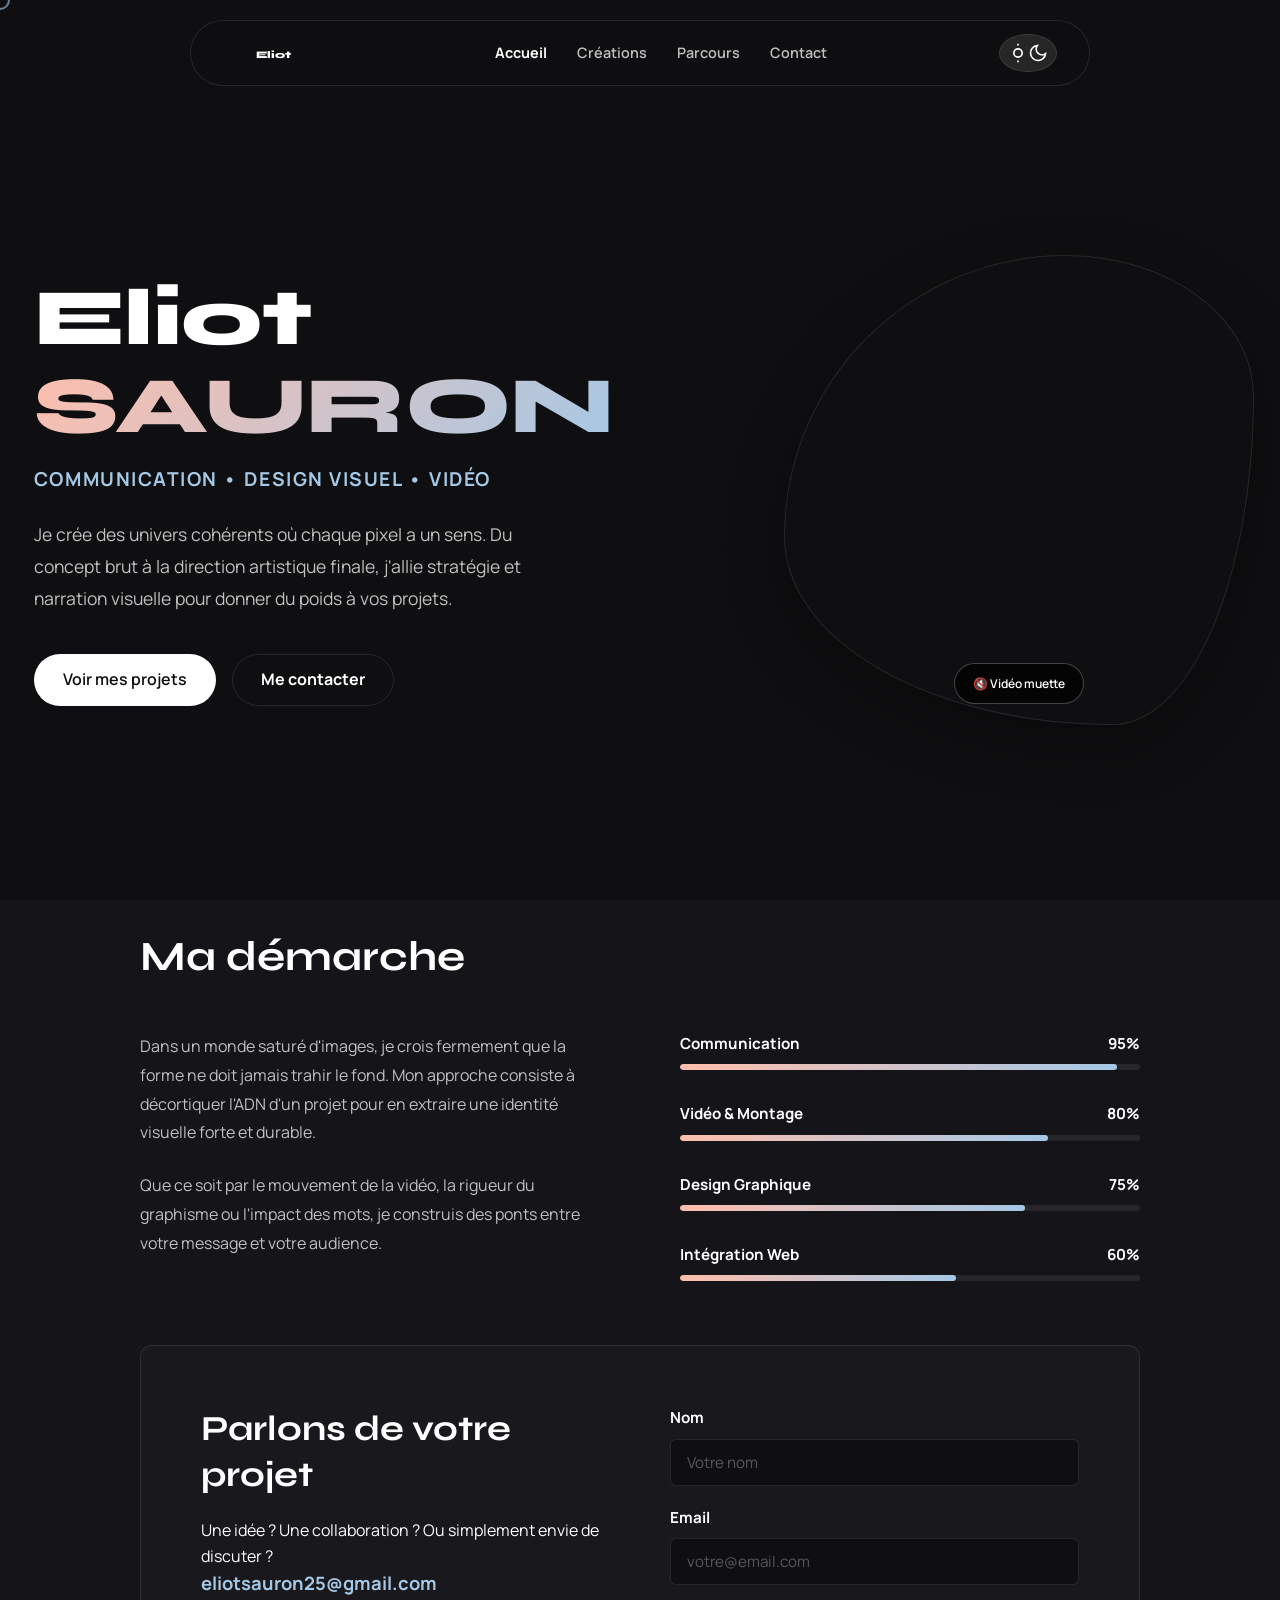
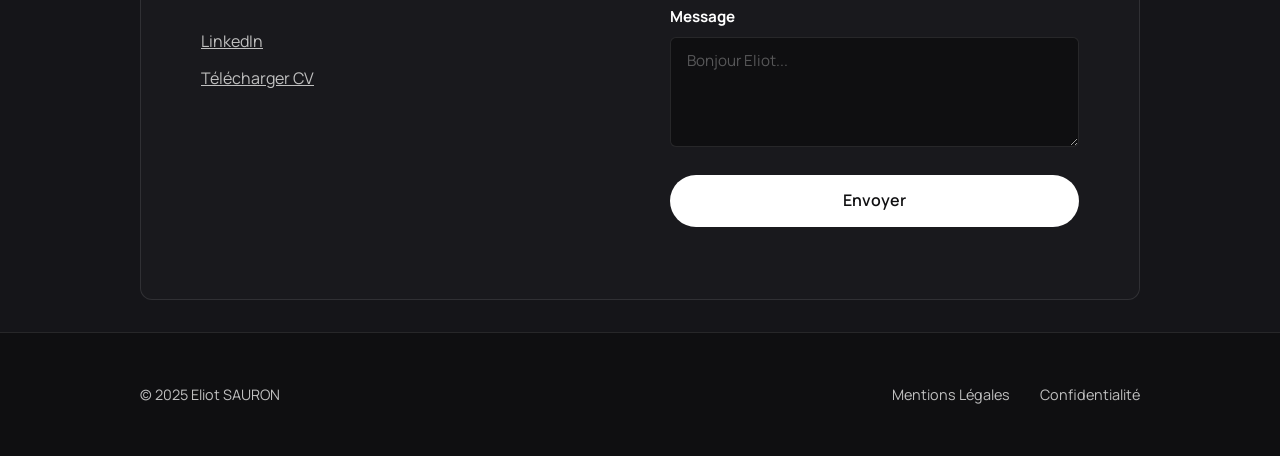
==== commit 7f999312: "fix: Update CV link to point to correct file location in img folder" ====
--- a/index.html
+++ b/index.html
@@ -99,7 +99,7 @@
                     <a href="mailto:eliotsauron25@gmail.com" class="contact-link">eliotsauron25@gmail.com</a>
                     <div style="display:flex;flex-direction:column;gap:12px">
                         <a href="https://linkedin.com/in/eliot-sauron" target="_blank" style="color:var(--c-text-sec);transition:all .2s;text-decoration:underline;display:inline-block;width:fit-content" onmouseover="this.style.color='var(--c-accent-2)';this.style.transform='translateX(4px)'" onmouseout="this.style.color='var(--c-text-sec)';this.style.transform=''">LinkedIn</a>
-                        <a href="/cv-eliot-sauron.pdf" target="_blank" style="color:var(--c-text-sec);transition:all .2s;text-decoration:underline;display:inline-block;width:fit-content" onmouseover="this.style.color='var(--c-accent-2)';this.style.transform='translateX(4px)'" onmouseout="this.style.color='var(--c-text-sec)';this.style.transform=''">Télécharger CV</a>
+                        <a href="img/CV - Eliot SAURON.pdf" target="_blank" style="color:var(--c-text-sec);transition:all .2s;text-decoration:underline;display:inline-block;width:fit-content" onmouseover="this.style.color='var(--c-accent-2)';this.style.transform='translateX(4px)'" onmouseout="this.style.color='var(--c-text-sec)';this.style.transform=''">Télécharger CV</a>
                     </div>
                 </div>
                 <form id="contact-form" action="https://formspree.io/f/mblwgzve" method="POST">
--- a/assets/css/style.css
+++ b/assets/css/style.css
@@ -52,6 +52,7 @@
 a {
     text-decoration: none;
     color: inherit;
+    outline: none;
 }
 
 button {
@@ -59,6 +60,7 @@
     background: none;
     font: inherit;
     cursor: pointer;
+    outline: none;
 }
 
 .container {
@@ -120,6 +122,21 @@
     fill: var(--c-text);
 }
 
+.logo svg path {
+    stroke-dasharray: 600;
+    stroke-dashoffset: 600;
+    animation: drawCloud 6s ease-in-out infinite;
+}
+
+@keyframes drawCloud {
+    0% { stroke-dashoffset: 600; opacity: 0.3; }
+    20% { opacity: 1; }
+    40% { stroke-dashoffset: 0; opacity: 1; }
+    60% { stroke-dashoffset: 0; opacity: 1; }
+    80% { opacity: 0.3; }
+    100% { stroke-dashoffset: 0; opacity: 0.3; }
+}
+
 .logo:hover {
     opacity: .8;
 }
@@ -135,11 +152,16 @@
     font-size: .9rem;
     color: var(--c-text-sec);
     transition: all .2s;
+    outline: none;
 }
 
 nav a:hover {
     color: var(--c-accent-2);
     transform: translateY(-2px);
+}
+
+nav a:focus {
+    outline: none;
 }
 
 nav a.active {
@@ -212,6 +234,7 @@
     border: 1.5px solid transparent;
     position: relative;
     overflow: hidden;
+    outline: none;
 }
 
 .btn::before {
@@ -244,6 +267,10 @@
     box-shadow: 0 12px 32px rgba(255, 255, 255, .15);
 }
 
+.btn-primary:focus {
+    outline: none;
+}
+
 .btn-secondary {
     border-color: var(--c-border);
     color: var(--c-text);
@@ -253,6 +280,10 @@
     background: rgba(255, 255, 255, .05);
     border-color: var(--c-text);
     transform: translateY(-3px);
+}
+
+.btn-secondary:focus {
+    outline: none;
 }
 
 /* === BLOB VIDEO === */
@@ -300,12 +331,17 @@
     white-space: nowrap;
     border: 1px solid rgba(255, 255, 255, .25);
     transition: all .2s;
+    outline: none;
 }
 
 .video-btn:hover {
     background: rgba(0, 0, 0, .85);
     transform: translateX(-50%) scale(1.1);
     box-shadow: 0 8px 20px rgba(0, 0, 0, .4);
+}
+
+.video-btn:focus {
+    outline: none;
 }
 
 /* === APPROACH === */
@@ -397,8 +433,18 @@
     border: 1px solid var(--c-border);
     border-radius: var(--rad);
     overflow: hidden;
-    transition: all .3s;
+    transition: all .3s, opacity .3s, visibility .3s;
     cursor: pointer;
+    opacity: 1;
+    visibility: visible;
+}
+
+.creation-card.hidden {
+    opacity: 0;
+    visibility: hidden;
+    position: absolute;
+    pointer-events: none;
+    height: 0;
 }
 
 .creation-card:hover {
@@ -438,6 +484,120 @@
 .creation-content p {
     font-size: .95rem;
     color: var(--c-text-sec);
+}
+
+/* === LIGHTBOX MODAL === */
+.lightbox-modal {
+    display: none;
+    position: fixed;
+    top: 0;
+    left: 0;
+    width: 100%;
+    height: 100%;
+    background: rgba(0, 0, 0, .95);
+    backdrop-filter: blur(5px);
+    z-index: 2000;
+    animation: fadeIn .3s ease-out;
+}
+
+.lightbox-modal.active {
+    display: flex;
+    align-items: center;
+    justify-content: center;
+}
+
+@keyframes fadeIn {
+    from { opacity: 0; }
+    to { opacity: 1; }
+}
+
+.lightbox-content {
+    position: relative;
+    max-width: 90vw;
+    max-height: 90vh;
+    display: flex;
+    align-items: center;
+    justify-content: center;
+}
+
+.lightbox-content img {
+    max-width: 100%;
+    max-height: 80vh;
+    object-fit: contain;
+    border-radius: var(--rad);
+    animation: scaleIn .3s ease-out;
+}
+
+@keyframes scaleIn {
+    from { transform: scale(0.9); opacity: 0; }
+    to { transform: scale(1); opacity: 1; }
+}
+
+#lightbox-title {
+    position: absolute;
+    bottom: -60px;
+    left: 50%;
+    transform: translateX(-50%);
+    color: var(--c-text);
+    font-weight: 600;
+    font-size: 1.1rem;
+    white-space: nowrap;
+}
+
+.lightbox-close {
+    position: absolute;
+    top: 20px;
+    right: 20px;
+    width: 48px;
+    height: 48px;
+    background: rgba(255, 255, 255, .1);
+    border: 2px solid var(--c-border);
+    border-radius: 50%;
+    color: var(--c-text);
+    font-size: 24px;
+    cursor: pointer;
+    transition: all .2s;
+    display: flex;
+    align-items: center;
+    justify-content: center;
+    z-index: 2001;
+}
+
+.lightbox-close:hover {
+    background: rgba(255, 255, 255, .2);
+    transform: scale(1.1);
+}
+
+.lightbox-arrow {
+    position: absolute;
+    top: 50%;
+    transform: translateY(-50%);
+    width: 48px;
+    height: 48px;
+    background: rgba(164, 200, 230, .2);
+    border: 2px solid var(--c-accent-2);
+    border-radius: 50%;
+    color: var(--c-accent-2);
+    font-size: 20px;
+    cursor: pointer;
+    transition: all .2s;
+    display: flex;
+    align-items: center;
+    justify-content: center;
+    z-index: 2001;
+}
+
+.lightbox-arrow:hover {
+    background: rgba(164, 200, 230, .4);
+    transform: translateY(-50%) scale(1.1);
+}
+
+.lightbox-prev {
+    left: 20px;
+}
+
+.lightbox-next {
+    right: 20px;
 }
 
 /* === CONTACT === */
@@ -479,11 +639,16 @@
     color: var(--c-accent-2);
     margin-bottom: 30px;
     transition: all .2s;
+    outline: none;
 }
 
 .contact-link:hover {
     transform: translateX(6px);
     color: var(--c-accent-1);
+}
+
+.contact-link:focus {
+    outline: none;
 }
 
 .form-group {
@@ -508,6 +673,7 @@
     font-family: inherit;
     font-size: .95rem;
     transition: all .2s;
+    outline: none;
 }
 
 .form-group input::placeholder,
@@ -520,7 +686,7 @@
     outline: none;
     border-color: var(--c-accent-2);
     background: rgba(255, 255, 255, .02);
-    box-shadow: 0 0 0 4px rgba(164, 200, 230, .12);
+    box-shadow: none;
     transform: translateY(-2px);
 }
 
@@ -604,6 +770,7 @@
     font-size: .85rem;
     color: var(--c-text-sec);
     transition: all .2s;
+    outline: none;
 }
 
 .chip:hover {
@@ -722,11 +889,16 @@
 footer a {
     transition: all .2s;
     display: inline-block;
+    outline: none;
 }
 
 footer a:hover {
     color: var(--c-accent-2);
     transform: translateY(-2px);
+}
+
+footer a:focus {
+    outline: none;
 }
 
 /* === ANIMATIONS === */
@@ -802,6 +974,23 @@
         top: auto;
     }
 
+    .lightbox-arrow {
+        width: 40px;
+        height: 40px;
+        font-size: 16px;
+    }
+
+    .lightbox-close {
+        width: 40px;
+        height: 40px;
+        font-size: 20px;
+    }
+
+    #lightbox-title {
+        bottom: -50px;
+        font-size: 0.95rem;
+    }
+
     footer {
         flex-direction: column;
         gap: 20px;
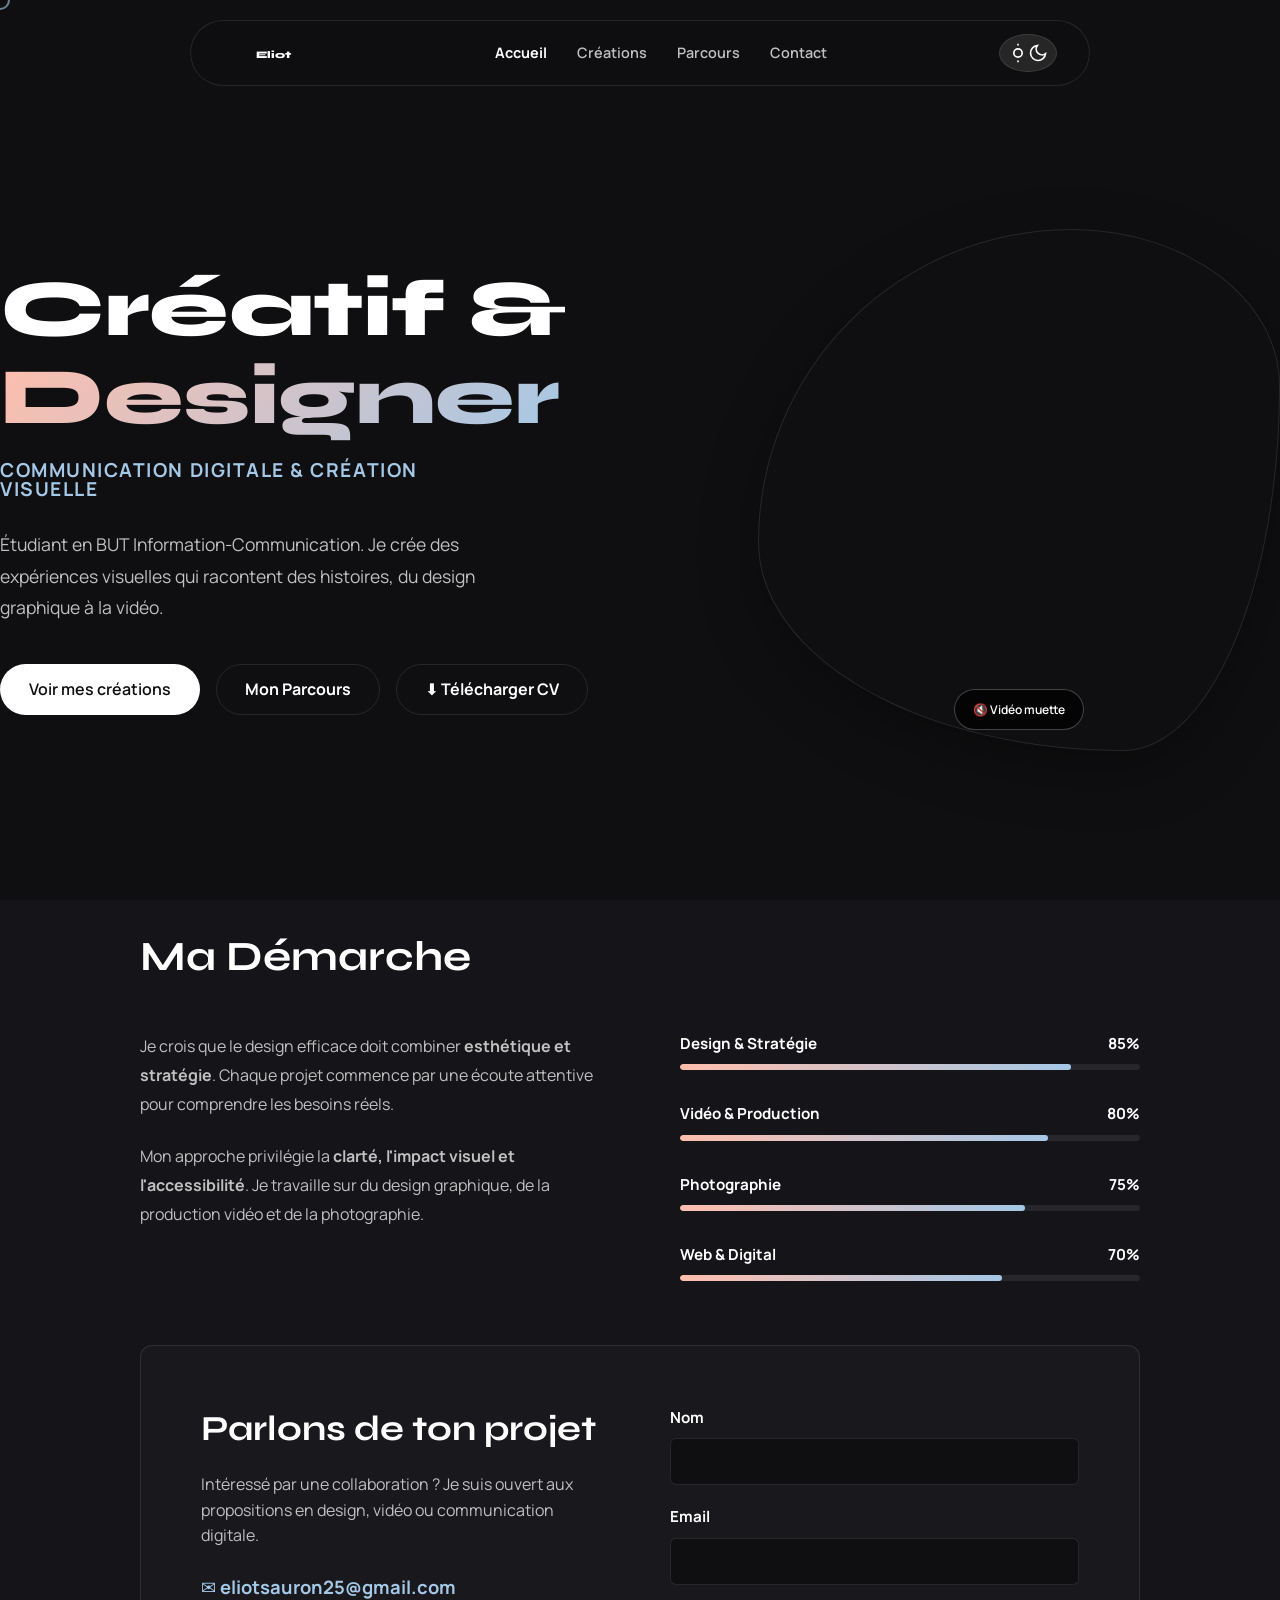
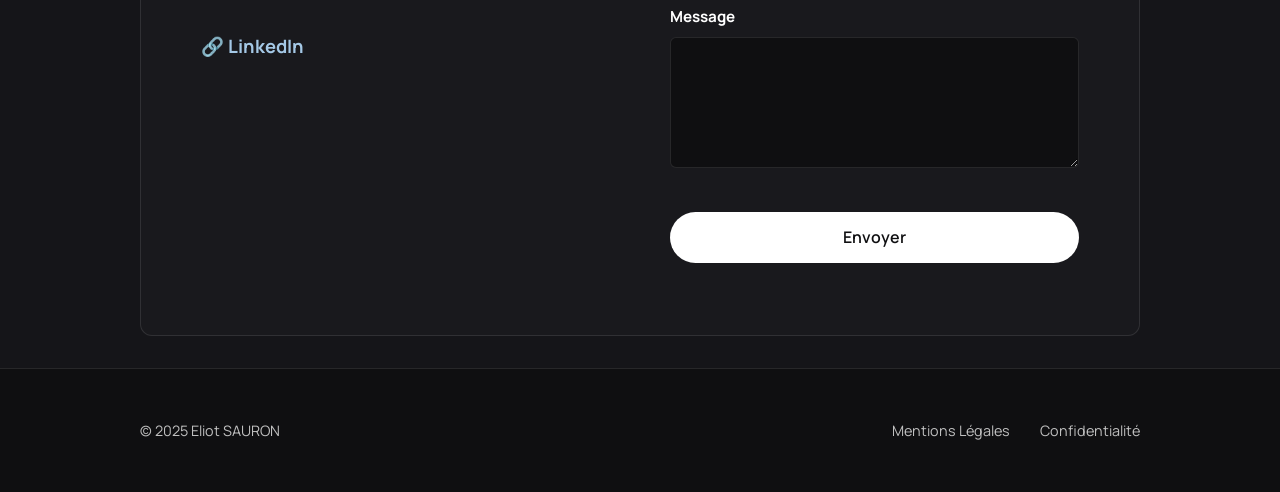
==== commit 0e723114: "update: Add form protection script and CV download button with bot protection" ====
--- a/index.html
+++ b/index.html
@@ -3,8 +3,8 @@
 <head>
     <meta charset="UTF-8">
     <meta name="viewport" content="width=device-width, initial-scale=1.0">
-    <title>Eliot SAURON — Communication & Design</title>
-    <meta name="description" content="Portfolio créatif d'Eliot Sauron. Design, Vidéo, Communication — Étudiant en BUT Info-Com à Besançon.">
+    <title>Eliot SAURON — Portfolio</title>
+    <meta name="description" content="Portfolio créatif : Design, Vidéo, Photographie.">
     <link rel="preconnect" href="https://fonts.googleapis.com">
     <link rel="preconnect" href="https://fonts.gstatic.com" crossorigin>
     <link href="https://fonts.googleapis.com/css2?family=Manrope:wght@300;400;600;800&family=Syne:wght@600;700;800&display=swap" rel="stylesheet">
@@ -39,84 +39,98 @@
 
 <main>
     <section class="hero">
-        <div class="container" style="grid-column:1">
-            <div data-animate>
-                <h1>Eliot <span style="background:linear-gradient(135deg,var(--c-accent-1),var(--c-accent-2));-webkit-background-clip:text;-webkit-text-fill-color:transparent;background-clip:text">SAURON</span></h1>
-                <p class="subtitle">Communication • Design Visuel • Vidéo</p>
-                <p>Je crée des univers cohérents où chaque pixel a un sens. Du concept brut à la direction artistique finale, j'allie stratégie et narration visuelle pour donner du poids à vos projets.</p>
-                <div class="hero-buttons">
-                    <a href="creations.html" class="btn btn-primary">Voir mes projets</a>
-                    <a href="#contact" class="btn btn-secondary">Me contacter</a>
-                </div>
+        <div>
+            <h1 data-animate>Créatif & <span style="background:linear-gradient(135deg,var(--c-accent-1),var(--c-accent-2));-webkit-background-clip:text;-webkit-text-fill-color:transparent;background-clip:text">Designer</span></h1>
+            <p class="subtitle" data-animate>Communication Digitale & Création Visuelle</p>
+            <p data-animate style="color:var(--c-text-sec);font-size:1.1rem;margin-bottom:40px;max-width:520px;line-height:1.8">Étudiant en BUT Information-Communication. Je crée des expériences visuelles qui racontent des histoires, du design graphique à la vidéo.</p>
+            <div class="hero-buttons" data-animate>
+                <a href="creations.html" class="btn btn-primary">Voir mes créations</a>
+                <a href="cv.html" class="btn btn-secondary">Mon Parcours</a>
+                <a href="/img/CV%20-%20Eliot%20SAURON.pdf" download class="btn btn-secondary">⬇ Télécharger CV</a>
             </div>
         </div>
-        <div class="container" style="grid-column:2">
-            <div class="blob-container" data-animate>
-                <video id="hero-video" class="blob-video" autoplay loop muted playsinline poster="img/video-poster.jpg">
-                    <source src="img/video-presentation.mp4" type="video/mp4">
-                </video>
-                <button class="video-btn">🔇 Vidéo muette</button>
-            </div>
+        <div class="blob-container" data-animate>
+            <video id="hero-video" class="blob-video" autoplay muted loop playsinline>
+                <source src="https://videos.pexels.com/video-files/3574899/3574899-hd_1920_1080_25fps.mp4" type="video/mp4">
+            </video>
+            <button class="video-btn">🔇 Vidéo muette</button>
         </div>
     </section>
 
     <section class="approach">
         <div class="container">
-            <h2 data-animate>Ma démarche</h2>
+            <h2 data-animate>Ma Démarche</h2>
             <div class="approach-grid">
                 <div data-animate>
-                    <p>Dans un monde saturé d'images, je crois fermement que la forme ne doit jamais trahir le fond. Mon approche consiste à décortiquer l'ADN d'un projet pour en extraire une identité visuelle forte et durable.</p>
-                    <p>Que ce soit par le mouvement de la vidéo, la rigueur du graphisme ou l'impact des mots, je construis des ponts entre votre message et votre audience.</p>
+                    <p>Je crois que le design efficace doit combiner <strong>esthétique et stratégie</strong>. Chaque projet commence par une écoute attentive pour comprendre les besoins réels.</p>
+                    <p>Mon approche privilégie la <strong>clarté, l'impact visuel et l'accessibilité</strong>. Je travaille sur du design graphique, de la production vidéo et de la photographie.</p>
                 </div>
                 <div class="skills" data-animate>
                     <div class="skill-item">
-                        <div class="skill-head"><span>Communication</span><span>95%</span></div>
-                        <div class="progress"><div class="progress-bar"></div></div>
+                        <div class="skill-head">
+                            <span>Design & Stratégie</span>
+                            <span>85%</span>
+                        </div>
+                        <div class="progress">
+                            <div class="progress-bar" style="--fill:85%"></div>
+                        </div>
                     </div>
                     <div class="skill-item">
-                        <div class="skill-head"><span>Vidéo & Montage</span><span>80%</span></div>
-                        <div class="progress"><div class="progress-bar"></div></div>
+                        <div class="skill-head">
+                            <span>Vidéo & Production</span>
+                            <span>80%</span>
+                        </div>
+                        <div class="progress">
+                            <div class="progress-bar" style="--fill:80%"></div>
+                        </div>
                     </div>
                     <div class="skill-item">
-                        <div class="skill-head"><span>Design Graphique</span><span>75%</span></div>
-                        <div class="progress"><div class="progress-bar"></div></div>
+                        <div class="skill-head">
+                            <span>Photographie</span>
+                            <span>75%</span>
+                        </div>
+                        <div class="progress">
+                            <div class="progress-bar" style="--fill:75%"></div>
+                        </div>
                     </div>
                     <div class="skill-item">
-                        <div class="skill-head"><span>Intégration Web</span><span>60%</span></div>
-                        <div class="progress"><div class="progress-bar"></div></div>
+                        <div class="skill-head">
+                            <span>Web & Digital</span>
+                            <span>70%</span>
+                        </div>
+                        <div class="progress">
+                            <div class="progress-bar" style="--fill:70%"></div>
+                        </div>
                     </div>
                 </div>
             </div>
         </div>
     </section>
 
-    <section id="contact" class="contact">
+    <section class="contact" id="contact">
         <div class="container">
-            <div class="contact-card" data-animate>
-                <div>
-                    <h2>Parlons de votre projet</h2>
-                    <p>Une idée ? Une collaboration ? Ou simplement envie de discuter ?</p>
-                    <a href="mailto:eliotsauron25@gmail.com" class="contact-link">eliotsauron25@gmail.com</a>
-                    <div style="display:flex;flex-direction:column;gap:12px">
-                        <a href="https://linkedin.com/in/eliot-sauron" target="_blank" style="color:var(--c-text-sec);transition:all .2s;text-decoration:underline;display:inline-block;width:fit-content" onmouseover="this.style.color='var(--c-accent-2)';this.style.transform='translateX(4px)'" onmouseout="this.style.color='var(--c-text-sec)';this.style.transform=''">LinkedIn</a>
-                        <a href="img/CV - Eliot SAURON.pdf" target="_blank" style="color:var(--c-text-sec);transition:all .2s;text-decoration:underline;display:inline-block;width:fit-content" onmouseover="this.style.color='var(--c-accent-2)';this.style.transform='translateX(4px)'" onmouseout="this.style.color='var(--c-text-sec)';this.style.transform=''">Télécharger CV</a>
-                    </div>
+            <div class="contact-card">
+                <div class="contact-info" data-animate>
+                    <h2>Parlons de ton projet</h2>
+                    <p>Intéressé par une collaboration ? Je suis ouvert aux propositions en design, vidéo ou communication digitale.</p>
+                    <a href="mailto:eliotsauron25@gmail.com" class="contact-link">✉ eliotsauron25@gmail.com</a>
+                    <a href="https://linkedin.com/in/eliot-sauron" target="_blank" class="contact-link">🔗 LinkedIn</a>
                 </div>
-                <form id="contact-form" action="https://formspree.io/f/mblwgzve" method="POST">
+                <form id="contact-form" action="https://formspree.io/f/mblwgzve" method="POST" data-animate>
                     <div class="form-group">
                         <label for="name">Nom</label>
-                        <input type="text" id="name" name="name" required placeholder="Votre nom">
+                        <input type="text" id="name" name="name" required>
                     </div>
                     <div class="form-group">
                         <label for="email">Email</label>
-                        <input type="email" id="email" name="email" required placeholder="votre@email.com">
+                        <input type="email" id="email" name="email" required>
                     </div>
                     <div class="form-group">
                         <label for="message">Message</label>
-                        <textarea id="message" name="message" rows="4" required placeholder="Bonjour Eliot..."></textarea>
+                        <textarea id="message" name="message" rows="5" required></textarea>
                     </div>
-                    <button type="submit" class="btn btn-primary" style="width:100%">Envoyer</button>
-                    <p id="form-status" style="margin-top:12px;font-size:.9rem;text-align:center"></p>
+                    <button type="submit" class="btn btn-primary" style="width:100%;margin-top:16px">Envoyer</button>
+                    <div id="form-status" style="margin-top:12px;text-align:center;font-size:.9rem"></div>
                 </form>
             </div>
         </div>
@@ -133,6 +147,7 @@
     </div>
 </footer>
 
+<script src="assets/js/form-protection.js"></script>
 <script src="assets/js/main.js"></script>
 </body>
-</html>+</html>
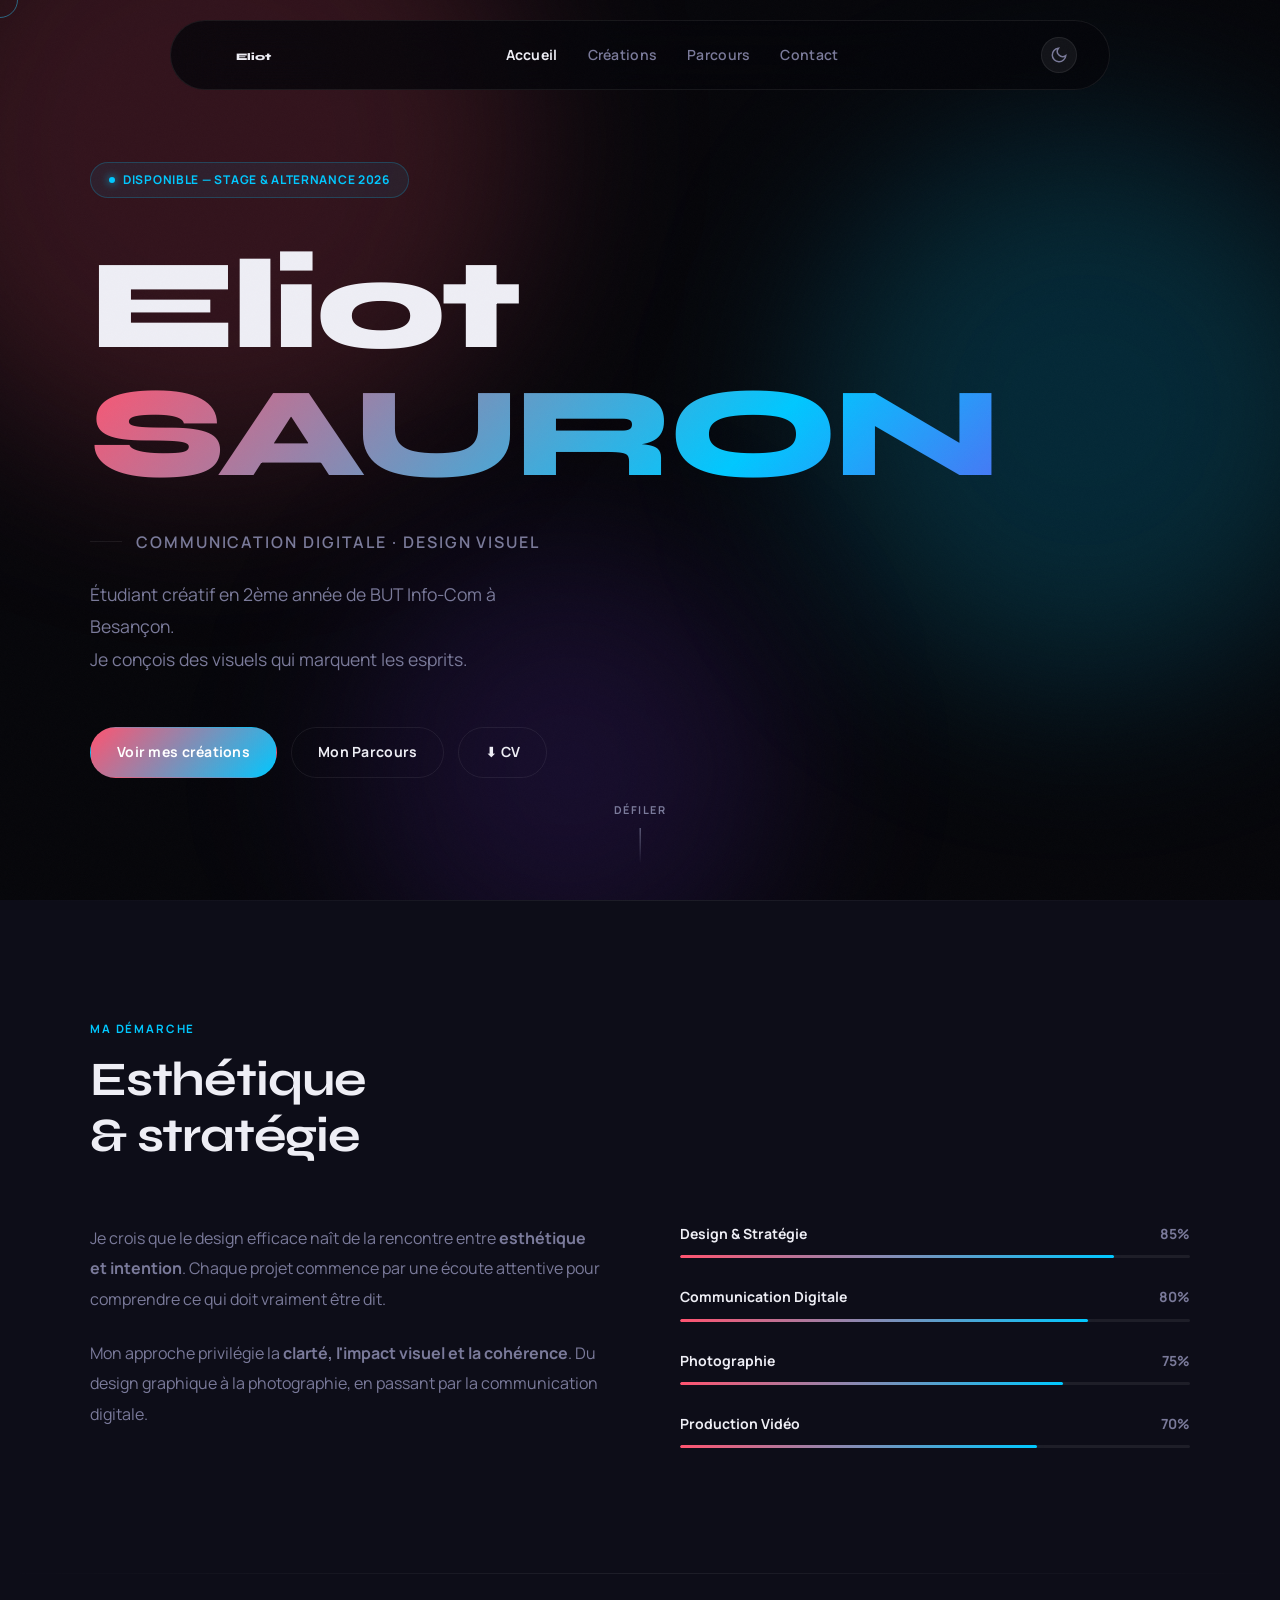
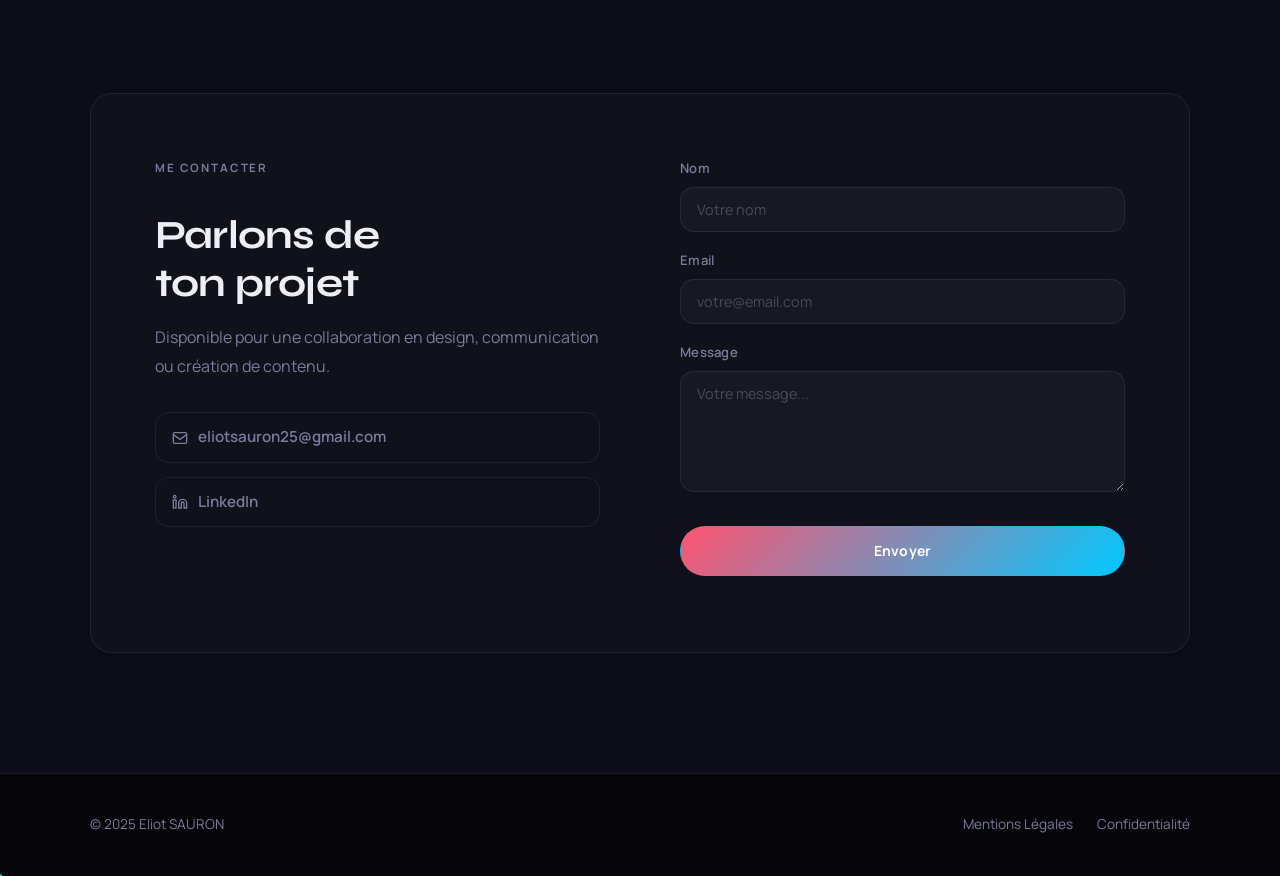
==== commit 25b0ba0f: "feat: Complete visual redesign — hero orbs, new palette, 3D cards, CV - New dark palette: deep black" ====
--- a/index.html
+++ b/index.html
@@ -3,8 +3,8 @@
 <head>
     <meta charset="UTF-8">
     <meta name="viewport" content="width=device-width, initial-scale=1.0">
-    <title>Eliot SAURON — Portfolio</title>
-    <meta name="description" content="Portfolio créatif : Design, Vidéo, Photographie.">
+    <title>Eliot SAURON — Portfolio Créatif</title>
+    <meta name="description" content="Portfolio d'Eliot Sauron — Communication Digitale & Design Visuel. Étudiant BUT Info-Com.">
     <link rel="preconnect" href="https://fonts.googleapis.com">
     <link rel="preconnect" href="https://fonts.gstatic.com" crossorigin>
     <link href="https://fonts.googleapis.com/css2?family=Manrope:wght@300;400;600;800&family=Syne:wght@600;700;800&display=swap" rel="stylesheet">
@@ -17,7 +17,12 @@
     <div class="header-inner">
         <a href="index.html" class="logo" aria-label="Accueil">
             <svg viewBox="0 0 200 80" fill="none">
-                <defs><linearGradient id="g1" x1="0%" y1="0%" x2="100%"><stop offset="0%" style="stop-color:var(--c-accent-1)"/><stop offset="100%" style="stop-color:var(--c-accent-2)"/></linearGradient></defs>
+                <defs>
+                    <linearGradient id="g1" x1="0%" y1="0%" x2="100%" y2="0%">
+                        <stop offset="0%" stop-color="#ff5470"/>
+                        <stop offset="100%" stop-color="#00c8ff"/>
+                    </linearGradient>
+                </defs>
                 <text x="50%" y="55%" text-anchor="middle" dominant-baseline="middle">Eliot</text>
                 <path d="M30,40 C30,20 60,-10 100,10 C150,30 170,20 170,40 C170,60 150,90 100,70 C50,50 30,60 30,40" stroke="url(#g1)" stroke-width="3" fill="none" stroke-linecap="round"/>
             </svg>
@@ -31,106 +36,115 @@
             </ul>
         </nav>
         <button id="theme-toggle" aria-label="Changer le thème">
-            <svg class="icon-sun" width="20" height="20" viewBox="0 0 24 24" fill="none" stroke="currentColor" stroke-width="2"><circle cx="12" cy="12" r="5"/><line x1="12" y1="1" x2="12" y2="3"/><line x1="12" y1="21" x2="12" y2="23"/></svg>
-            <svg class="icon-moon" width="20" height="20" viewBox="0 0 24 24" fill="none" stroke="currentColor" stroke-width="2"><path d="M21 12.79A9 9 0 1 1 11.21 3 7 7 0 0 0 21 12.79z"/></svg>
+            <svg class="icon-sun" width="18" height="18" viewBox="0 0 24 24" fill="none" stroke="currentColor" stroke-width="2"><circle cx="12" cy="12" r="5"/><line x1="12" y1="1" x2="12" y2="3"/><line x1="12" y1="21" x2="12" y2="23"/><line x1="4.22" y1="4.22" x2="5.64" y2="5.64"/><line x1="18.36" y1="18.36" x2="19.78" y2="19.78"/><line x1="1" y1="12" x2="3" y2="12"/><line x1="21" y1="12" x2="23" y2="12"/><line x1="4.22" y1="19.78" x2="5.64" y2="18.36"/><line x1="18.36" y1="5.64" x2="19.78" y2="4.22"/></svg>
+            <svg class="icon-moon" width="18" height="18" viewBox="0 0 24 24" fill="none" stroke="currentColor" stroke-width="2"><path d="M21 12.79A9 9 0 1 1 11.21 3 7 7 0 0 0 21 12.79z"/></svg>
         </button>
     </div>
 </header>
 
 <main>
+    <!-- HERO -->
     <section class="hero">
-        <div>
-            <h1 data-animate>Créatif & <span style="background:linear-gradient(135deg,var(--c-accent-1),var(--c-accent-2));-webkit-background-clip:text;-webkit-text-fill-color:transparent;background-clip:text">Designer</span></h1>
-            <p class="subtitle" data-animate>Communication Digitale & Création Visuelle</p>
-            <p data-animate style="color:var(--c-text-sec);font-size:1.1rem;margin-bottom:40px;max-width:520px;line-height:1.8">Étudiant en BUT Information-Communication. Je crée des expériences visuelles qui racontent des histoires, du design graphique à la vidéo.</p>
-            <div class="hero-buttons" data-animate>
+        <div class="hero-bg">
+            <div class="orb orb-1"></div>
+            <div class="orb orb-2"></div>
+            <div class="orb orb-3"></div>
+        </div>
+
+        <div class="hero-content container">
+            <div class="hero-tag">
+                <span class="hero-tag-dot"></span>
+                Disponible — Stage &amp; Alternance 2026
+            </div>
+
+            <h1 class="hero-title">
+                <span class="line"><span class="line-inner">Eliot</span></span>
+                <span class="line"><span class="line-inner grad">SAURON</span></span>
+            </h1>
+
+            <p class="hero-role">Communication Digitale · Design Visuel</p>
+
+            <p class="hero-desc">
+                Étudiant créatif en 2ème année de BUT Info-Com à Besançon.<br>
+                Je conçois des visuels qui marquent les esprits.
+            </p>
+
+            <div class="hero-buttons">
                 <a href="creations.html" class="btn btn-primary">Voir mes créations</a>
-                <a href="cv.html" class="btn btn-secondary">Mon Parcours</a>
-                <a href="/img/CV%20-%20Eliot%20SAURON.pdf" download class="btn btn-secondary">⬇ Télécharger CV</a>
+                <a href="cv.html" class="btn btn-ghost">Mon Parcours</a>
+                <a href="/img/CV%20-%20Eliot%20SAURON.pdf" download class="btn btn-ghost">⬇ CV</a>
             </div>
         </div>
-        <div class="blob-container" data-animate>
-            <video id="hero-video" class="blob-video" autoplay muted loop playsinline>
-                <source src="https://videos.pexels.com/video-files/3574899/3574899-hd_1920_1080_25fps.mp4" type="video/mp4">
-            </video>
-            <button class="video-btn">🔇 Vidéo muette</button>
-        </div>
+
+        <div class="hero-scroll">Défiler</div>
     </section>
 
-    <section class="approach">
+    <!-- APPROCHE -->
+    <section class="approach" id="approche">
+        <div class="section-sep"></div>
         <div class="container">
-            <h2 data-animate>Ma Démarche</h2>
+            <p class="section-label" data-animate>Ma démarche</p>
+            <h2 data-animate>Esthétique<br>&amp; stratégie</h2>
             <div class="approach-grid">
-                <div data-animate>
-                    <p>Je crois que le design efficace doit combiner <strong>esthétique et stratégie</strong>. Chaque projet commence par une écoute attentive pour comprendre les besoins réels.</p>
-                    <p>Mon approche privilégie la <strong>clarté, l'impact visuel et l'accessibilité</strong>. Je travaille sur du design graphique, de la production vidéo et de la photographie.</p>
+                <div class="approach-text" data-animate>
+                    <p>Je crois que le design efficace naît de la rencontre entre <strong>esthétique et intention</strong>. Chaque projet commence par une écoute attentive pour comprendre ce qui doit vraiment être dit.</p>
+                    <p>Mon approche privilégie la <strong>clarté, l'impact visuel et la cohérence</strong>. Du design graphique à la photographie, en passant par la communication digitale.</p>
                 </div>
                 <div class="skills" data-animate>
                     <div class="skill-item">
-                        <div class="skill-head">
-                            <span>Design & Stratégie</span>
-                            <span>85%</span>
-                        </div>
-                        <div class="progress">
-                            <div class="progress-bar" style="--fill:85%"></div>
-                        </div>
+                        <div class="skill-head"><span>Design & Stratégie</span><span>85%</span></div>
+                        <div class="progress"><div class="progress-bar" style="--fill:85%"></div></div>
                     </div>
                     <div class="skill-item">
-                        <div class="skill-head">
-                            <span>Vidéo & Production</span>
-                            <span>80%</span>
-                        </div>
-                        <div class="progress">
-                            <div class="progress-bar" style="--fill:80%"></div>
-                        </div>
+                        <div class="skill-head"><span>Communication Digitale</span><span>80%</span></div>
+                        <div class="progress"><div class="progress-bar" style="--fill:80%"></div></div>
                     </div>
                     <div class="skill-item">
-                        <div class="skill-head">
-                            <span>Photographie</span>
-                            <span>75%</span>
-                        </div>
-                        <div class="progress">
-                            <div class="progress-bar" style="--fill:75%"></div>
-                        </div>
+                        <div class="skill-head"><span>Photographie</span><span>75%</span></div>
+                        <div class="progress"><div class="progress-bar" style="--fill:75%"></div></div>
                     </div>
                     <div class="skill-item">
-                        <div class="skill-head">
-                            <span>Web & Digital</span>
-                            <span>70%</span>
-                        </div>
-                        <div class="progress">
-                            <div class="progress-bar" style="--fill:70%"></div>
-                        </div>
+                        <div class="skill-head"><span>Production Vidéo</span><span>70%</span></div>
+                        <div class="progress"><div class="progress-bar" style="--fill:70%"></div></div>
                     </div>
                 </div>
             </div>
         </div>
     </section>
 
+    <!-- CONTACT -->
     <section class="contact" id="contact">
+        <div class="section-sep"></div>
         <div class="container">
             <div class="contact-card">
                 <div class="contact-info" data-animate>
-                    <h2>Parlons de ton projet</h2>
-                    <p>Intéressé par une collaboration ? Je suis ouvert aux propositions en design, vidéo ou communication digitale.</p>
-                    <a href="mailto:eliotsauron25@gmail.com" class="contact-link">✉ eliotsauron25@gmail.com</a>
-                    <a href="https://linkedin.com/in/eliot-sauron" target="_blank" class="contact-link">🔗 LinkedIn</a>
+                    <p class="section-label">Me contacter</p>
+                    <h2>Parlons de<br>ton projet</h2>
+                    <p>Disponible pour une collaboration en design, communication ou création de contenu.</p>
+                    <a href="mailto:eliotsauron25@gmail.com" class="contact-link">
+                        <svg width="16" height="16" viewBox="0 0 24 24" fill="none" stroke="currentColor" stroke-width="2"><rect x="2" y="4" width="20" height="16" rx="2"/><path d="M2 7l10 7 10-7"/></svg>
+                        eliotsauron25@gmail.com
+                    </a>
+                    <a href="https://linkedin.com/in/eliot-sauron" target="_blank" rel="noopener" class="contact-link">
+                        <svg width="16" height="16" viewBox="0 0 24 24" fill="none" stroke="currentColor" stroke-width="2"><path d="M16 8a6 6 0 0 1 6 6v7h-4v-7a2 2 0 0 0-2-2 2 2 0 0 0-2 2v7h-4v-7a6 6 0 0 1 6-6z"/><rect x="2" y="9" width="4" height="12"/><circle cx="4" cy="4" r="2"/></svg>
+                        LinkedIn
+                    </a>
                 </div>
                 <form id="contact-form" action="https://formspree.io/f/mblwgzve" method="POST" data-animate>
                     <div class="form-group">
                         <label for="name">Nom</label>
-                        <input type="text" id="name" name="name" required>
+                        <input type="text" id="name" name="name" placeholder="Votre nom" required>
                     </div>
                     <div class="form-group">
                         <label for="email">Email</label>
-                        <input type="email" id="email" name="email" required>
+                        <input type="email" id="email" name="email" placeholder="votre@email.com" required>
                     </div>
                     <div class="form-group">
                         <label for="message">Message</label>
-                        <textarea id="message" name="message" rows="5" required></textarea>
+                        <textarea id="message" name="message" rows="5" placeholder="Votre message..." required></textarea>
                     </div>
-                    <button type="submit" class="btn btn-primary" style="width:100%;margin-top:16px">Envoyer</button>
-                    <div id="form-status" style="margin-top:12px;text-align:center;font-size:.9rem"></div>
+                    <button type="submit" class="btn btn-primary" style="width:100%;margin-top:8px;justify-content:center">Envoyer</button>
+                    <div id="form-status" style="margin-top:12px;text-align:center;font-size:.875rem"></div>
                 </form>
             </div>
         </div>
@@ -138,9 +152,9 @@
 </main>
 
 <footer>
-    <div class="container" style="display:flex;justify-content:space-between;align-items:center;width:100%">
+    <div class="container footer-inner">
         <span>© 2025 Eliot SAURON</span>
-        <div style="display:flex;gap:30px">
+        <div class="footer-links">
             <a href="mentions-legales.html">Mentions Légales</a>
             <a href="politique-confidentialite.html">Confidentialité</a>
         </div>
--- a/assets/css/style.css
+++ b/assets/css/style.css
@@ -1,38 +1,42 @@
-/* ===== ELIOT SAURON PORTFOLIO - MODERN ===== */
+/* ===== ELIOT SAURON — PORTFOLIO v2 ===== */
 :root {
     --ff-body: 'Manrope', system-ui, sans-serif;
     --ff-head: 'Syne', system-ui, sans-serif;
-    --c-bg: #0f0f11;
-    --c-bg-alt: #151519;
-    --c-text: #fff;
-    --c-text-sec: #c0c0c0;
-    --c-accent-1: #FFBEAC;
-    --c-accent-2: #A4C8E6;
-    --c-border: rgba(255,255,255,.1);
-    --sp: clamp(1rem, 3vw, 2rem);
-    --rad: 12px;
+
+    --c-bg:      #06060a;
+    --c-bg-alt:  #0d0d18;
+    --c-text:    #eeeef5;
+    --c-text-sec:#7a7a9a;
+    --c-accent-1:#ff5470;
+    --c-accent-2:#00c8ff;
+    --c-accent-3:#7c3aed;
+    --c-border:  rgba(255,255,255,.07);
+    --c-glow-1:  rgba(255,84,112,.18);
+    --c-glow-2:  rgba(0,200,255,.18);
+    --c-glow-3:  rgba(124,58,237,.15);
+
+    --sp:   clamp(1.5rem, 4vw, 3rem);
+    --rad:  14px;
+    --rad-lg: 22px;
 }
 
 body.theme-light {
-    --c-bg: #fafafa;
-    --c-bg-alt: #f3f3f5;
-    --c-text: #1d1d1f;
-    --c-text-sec: #555;
-    --c-accent-1: #ff9473;
-    --c-accent-2: #5fa3e0;
-    --c-border: rgba(0,0,0,.12);
-}
-
-*, *::before, *::after {
-    margin: 0;
-    padding: 0;
-    box-sizing: border-box;
-}
-
-html {
-    scroll-behavior: smooth;
-    -webkit-font-smoothing: antialiased;
-}
+    --c-bg:      #f4f4f9;
+    --c-bg-alt:  #eaeaf2;
+    --c-text:    #0d0d18;
+    --c-text-sec:#5a5a7a;
+    --c-accent-1:#e6364f;
+    --c-accent-2:#0099cc;
+    --c-accent-3:#6d28d9;
+    --c-border:  rgba(0,0,0,.1);
+    --c-glow-1:  rgba(230,54,79,.1);
+    --c-glow-2:  rgba(0,153,204,.1);
+    --c-glow-3:  rgba(109,40,217,.08);
+}
+
+*, *::before, *::after { margin:0; padding:0; box-sizing:border-box; }
+
+html { scroll-behavior:smooth; -webkit-font-smoothing:antialiased; }
 
 body {
     background: var(--c-bg);
@@ -40,33 +44,60 @@
     font-family: var(--ff-body);
     line-height: 1.6;
     overflow-x: hidden;
-    transition: background .3s, color .3s;
-}
-
-img, video {
-    max-width: 100%;
-    height: auto;
-    display: block;
-}
-
-a {
-    text-decoration: none;
-    color: inherit;
-    outline: none;
-}
-
-button {
-    border: none;
-    background: none;
-    font: inherit;
-    cursor: pointer;
-    outline: none;
-}
+    transition: background .4s, color .4s;
+}
+
+/* Grain texture premium */
+body::after {
+    content: '';
+    position: fixed;
+    inset: 0;
+    background-image: url("data:image/svg+xml,%3Csvg viewBox='0 0 512 512' xmlns='http://www.w3.org/2000/svg'%3E%3Cfilter id='n'%3E%3CfeTurbulence type='fractalNoise' baseFrequency='0.8' numOctaves='4' stitchTiles='stitch'/%3E%3C/filter%3E%3Crect width='100%25' height='100%25' filter='url(%23n)'/%3E%3C/svg%3E");
+    background-size: 220px 220px;
+    opacity: 0.022;
+    pointer-events: none;
+    z-index: 9997;
+}
+
+img, video { max-width:100%; height:auto; display:block; }
+a { text-decoration:none; color:inherit; }
+button { border:none; background:none; font:inherit; cursor:pointer; }
 
 .container {
     width: 90%;
-    max-width: 1000px;
+    max-width: 1100px;
     margin: 0 auto;
+}
+
+/* scroll-margin pour ancres sous header */
+section[id] { scroll-margin-top: 100px; }
+
+/* === CUSTOM CURSOR === */
+#cursor {
+    position: fixed;
+    width: 36px; height: 36px;
+    border: 1.5px solid rgba(0,200,255,.45);
+    border-radius: 50%;
+    pointer-events: none;
+    z-index: 9999;
+    transform: translate(-50%,-50%);
+    transition: width .25s, height .25s, border-color .25s, background .25s;
+    mix-blend-mode: screen;
+}
+#cursor.grow {
+    width: 56px; height: 56px;
+    border-color: rgba(255,84,112,.5);
+    background: rgba(255,84,112,.04);
+}
+#cursor-dot {
+    position: fixed;
+    width: 4px; height: 4px;
+    background: var(--c-accent-2);
+    border-radius: 50%;
+    pointer-events: none;
+    z-index: 10000;
+    transform: translate(-50%,-50%);
+    transition: background .2s;
 }
 
 /* === HEADER === */
@@ -76,44 +107,42 @@
     left: 50%;
     transform: translateX(-50%);
     width: 90%;
-    max-width: 900px;
-    z-index: 999;
-    transition: all .3s cubic-bezier(.25, .46, .45, .94);
-}
-
-header.scrolled {
-    top: 10px;
-    backdrop-filter: blur(20px);
-    box-shadow: 0 8px 32px rgba(0, 0, 0, .15);
-}
+    max-width: 940px;
+    z-index: 998;
+    transition: top .3s;
+}
+
+header.scrolled { top: 12px; }
 
 .header-inner {
     display: flex;
     justify-content: space-between;
     align-items: center;
-    padding: 12px 32px;
-    background: rgba(15, 15, 17, .75);
-    backdrop-filter: blur(10px);
+    padding: 14px 32px;
+    background: rgba(6,6,10,.82);
+    backdrop-filter: blur(24px);
+    -webkit-backdrop-filter: blur(24px);
     border: 1px solid var(--c-border);
     border-radius: 100px;
+    transition: box-shadow .3s, border-color .3s;
+}
+
+header.scrolled .header-inner {
+    box-shadow: 0 8px 40px rgba(0,0,0,.35);
+    border-color: rgba(255,255,255,.1);
 }
 
 body.theme-light .header-inner {
-    background: rgba(255, 255, 255, .85);
+    background: rgba(244,244,249,.9);
 }
 
 .logo {
     display: flex;
     height: 40px;
     align-items: center;
-    gap: 12px;
     transition: opacity .2s;
 }
-
-.logo svg {
-    width: 100px;
-    height: 100%;
-}
+.logo svg { width: 100px; height: 100%; }
 
 .logo text {
     font-family: var(--ff-head);
@@ -121,6 +150,8 @@
     font-size: 20px;
     fill: var(--c-text);
 }
+body.theme-light .logo text { fill: #0d0d18; }
+body.theme-dark  .logo text { fill: #eeeef5; }
 
 .logo svg path {
     stroke-dasharray: 600;
@@ -129,230 +160,312 @@
 }
 
 @keyframes drawCloud {
-    0% { stroke-dashoffset: 600; opacity: 0.3; }
-    20% { opacity: 1; }
-    40% { stroke-dashoffset: 0; opacity: 1; }
-    60% { stroke-dashoffset: 0; opacity: 1; }
-    80% { opacity: 0.3; }
-    100% { stroke-dashoffset: 0; opacity: 0.3; }
-}
-
-.logo:hover {
-    opacity: .8;
-}
-
-nav ul {
-    display: flex;
-    gap: 30px;
-    list-style: none;
-}
+    0%   { stroke-dashoffset: 600; opacity: 0.2; }
+    25%  { opacity: 1; }
+    50%  { stroke-dashoffset: 0;   opacity: 1;   }
+    75%  { stroke-dashoffset: 0;   opacity: 0.6; }
+    100% { stroke-dashoffset: 0;   opacity: 0.2; }
+}
+
+.logo:hover { opacity: .72; }
+
+nav ul { display:flex; gap:30px; list-style:none; }
 
 nav a {
     font-weight: 600;
-    font-size: .9rem;
-    color: var(--c-text-sec);
-    transition: all .2s;
-    outline: none;
-}
-
-nav a:hover {
-    color: var(--c-accent-2);
-    transform: translateY(-2px);
-}
-
-nav a:focus {
-    outline: none;
-}
-
-nav a.active {
-    color: var(--c-text);
-    font-weight: 700;
-}
+    font-size: .875rem;
+    color: var(--c-text-sec);
+    transition: color .2s;
+    letter-spacing: .02em;
+}
+nav a:hover { color: var(--c-text); }
+nav a.active { color: var(--c-text); font-weight: 700; }
+
+.theme-dark .icon-sun  { display: none; }
+.theme-light .icon-moon { display: none; }
 
 #theme-toggle {
     padding: 8px;
-    background: rgba(255, 255, 255, .1);
+    background: rgba(255,255,255,.06);
     border-radius: 50%;
     border: 1px solid var(--c-border);
     transition: all .2s;
     display: flex;
     align-items: center;
     justify-content: center;
+    color: var(--c-text-sec);
+}
+#theme-toggle:hover {
     color: var(--c-text);
-}
-
-#theme-toggle:hover {
-    transform: rotate(20deg) scale(1.1);
-    box-shadow: 0 0 20px rgba(164, 200, 230, .3);
+    background: rgba(255,255,255,.12);
+    transform: rotate(22deg);
 }
 
 /* === HERO === */
 .hero {
-    padding: 200px 0 120px;
-    display: grid;
-    grid-template-columns: 1.3fr 1fr;
-    gap: 80px;
-    align-items: center;
+    position: relative;
     min-height: 100vh;
-}
-
-.hero h1 {
-    font: 800 clamp(2.5rem, 8vw, 5rem)/1.1 var(--ff-head);
-    margin-bottom: 20px;
-    letter-spacing: -.5px;
-}
-
-.hero .subtitle {
-    font: 700 clamp(.9rem, 2vw, 1.2rem)/1 var(--ff-body);
+    display: flex;
+    align-items: center;
+    overflow: hidden;
+    padding: 130px 0 90px;
+}
+
+.hero-bg {
+    position: absolute;
+    inset: 0;
+    overflow: hidden;
+    pointer-events: none;
+}
+
+.orb {
+    position: absolute;
+    border-radius: 50%;
+    filter: blur(90px);
+    will-change: transform;
+}
+
+.orb-1 {
+    width: 650px; height: 650px;
+    background: var(--c-glow-1);
+    top: -180px; left: -120px;
+    animation: orb-drift-1 22s ease-in-out infinite alternate;
+}
+
+.orb-2 {
+    width: 550px; height: 550px;
+    background: var(--c-glow-2);
+    top: 15%; right: -80px;
+    animation: orb-drift-2 28s ease-in-out infinite alternate;
+}
+
+.orb-3 {
+    width: 420px; height: 420px;
+    background: var(--c-glow-3);
+    bottom: -80px; left: 28%;
+    animation: orb-drift-3 19s ease-in-out infinite alternate;
+}
+
+@keyframes orb-drift-1 {
+    0%   { transform: translate(0, 0) scale(1); }
+    50%  { transform: translate(70px, -50px) scale(1.12); }
+    100% { transform: translate(-30px, 80px) scale(0.92); }
+}
+@keyframes orb-drift-2 {
+    0%   { transform: translate(0, 0) scale(1); }
+    50%  { transform: translate(-60px, 70px) scale(1.08); }
+    100% { transform: translate(40px, -40px) scale(0.96); }
+}
+@keyframes orb-drift-3 {
+    0%   { transform: translate(0, 0) scale(1); }
+    50%  { transform: translate(50px, 40px) scale(1.15); }
+    100% { transform: translate(-70px, -30px) scale(0.88); }
+}
+
+.hero-content { position: relative; z-index: 1; }
+
+.hero-tag {
+    display: inline-flex;
+    align-items: center;
+    gap: 8px;
+    padding: 7px 18px;
+    background: rgba(0,200,255,.07);
+    border: 1px solid rgba(0,200,255,.22);
+    border-radius: 100px;
+    font-size: .75rem;
+    font-weight: 700;
     color: var(--c-accent-2);
+    letter-spacing: .06em;
     text-transform: uppercase;
-    letter-spacing: .08em;
-    margin-bottom: 30px;
-}
-
-.hero p {
-    font-size: 1.1rem;
-    color: var(--c-text-sec);
-    max-width: 520px;
-    line-height: 1.8;
-    margin-bottom: 40px;
-}
+    margin-bottom: 44px;
+    opacity: 0;
+    transform: translateY(16px);
+    transition: opacity .6s .1s, transform .6s .1s;
+}
+.hero-tag.visible { opacity:1; transform:translateY(0); }
+
+.hero-tag-dot {
+    width: 6px; height: 6px;
+    background: var(--c-accent-2);
+    border-radius: 50%;
+    box-shadow: 0 0 8px var(--c-accent-2);
+    flex-shrink: 0;
+    animation: blink 2.2s ease-in-out infinite;
+}
+@keyframes blink {
+    0%,100% { opacity:1; }
+    50%      { opacity:.3; }
+}
+
+.hero-title {
+    font: 800 clamp(3.8rem, 11vw, 8rem)/1 var(--ff-head);
+    letter-spacing: -.035em;
+    margin-bottom: 36px;
+}
+
+.hero-title .line {
+    display: block;
+    overflow: hidden;
+}
+
+.hero-title .line-inner {
+    display: block;
+    transform: translateY(105%);
+    transition: transform .85s cubic-bezier(0.16, 1, 0.3, 1);
+}
+
+.hero-title .line:nth-child(2) .line-inner {
+    transition-delay: .12s;
+}
+
+.grad {
+    background: linear-gradient(135deg, var(--c-accent-1) 0%, var(--c-accent-2) 60%, var(--c-accent-3) 100%);
+    -webkit-background-clip: text;
+    -webkit-text-fill-color: transparent;
+    background-clip: text;
+}
+
+.hero-role {
+    font: 600 clamp(.8rem, 1.8vw, 1rem)/1 var(--ff-body);
+    color: var(--c-text-sec);
+    text-transform: uppercase;
+    letter-spacing: .12em;
+    margin-bottom: 28px;
+    display: flex;
+    align-items: center;
+    gap: 14px;
+    opacity: 0;
+    transform: translateY(16px);
+    transition: opacity .7s .5s, transform .7s .5s;
+}
+.hero-role::before {
+    content: '';
+    width: 32px; height: 1px;
+    background: var(--c-border);
+    flex-shrink: 0;
+}
+.hero-role.visible { opacity:1; transform:translateY(0); }
+
+.hero-desc {
+    font-size: clamp(.95rem, 1.5vw, 1.1rem);
+    color: var(--c-text-sec);
+    max-width: 460px;
+    line-height: 1.85;
+    margin-bottom: 52px;
+    opacity: 0;
+    transform: translateY(16px);
+    transition: opacity .7s .65s, transform .7s .65s;
+}
+.hero-desc.visible { opacity:1; transform:translateY(0); }
 
 .hero-buttons {
     display: flex;
-    gap: 16px;
+    gap: 14px;
     flex-wrap: wrap;
+    opacity: 0;
+    transform: translateY(16px);
+    transition: opacity .7s .8s, transform .7s .8s;
+}
+.hero-buttons.visible { opacity:1; transform:translateY(0); }
+
+.hero-scroll {
+    position: absolute;
+    bottom: 36px;
+    left: 50%;
+    transform: translateX(-50%);
+    display: flex;
+    flex-direction: column;
+    align-items: center;
+    gap: 10px;
+    color: var(--c-text-sec);
+    font-size: .68rem;
+    font-weight: 700;
+    letter-spacing: .14em;
+    text-transform: uppercase;
+    animation: hero-bob 2.4s ease-in-out infinite;
+    opacity: 0;
+    transition: opacity .7s 1.2s;
+}
+.hero-scroll.visible { opacity:1; }
+.hero-scroll::after {
+    content: '';
+    width: 1px; height: 36px;
+    background: linear-gradient(to bottom, var(--c-text-sec), transparent);
+}
+@keyframes hero-bob {
+    0%,100% { transform: translateX(-50%) translateY(0); }
+    50%      { transform: translateX(-50%) translateY(8px); }
 }
 
 /* === BUTTONS === */
 .btn {
-    display: inline-block;
-    padding: 12px 28px;
+    display: inline-flex;
+    align-items: center;
+    gap: 8px;
+    padding: 13px 26px;
     border-radius: 50px;
     font-weight: 700;
-    transition: all .3s cubic-bezier(.25, .46, .45, .94);
+    font-size: .875rem;
+    transition: all .3s cubic-bezier(.25,.46,.45,.94);
     border: 1.5px solid transparent;
+    letter-spacing: .02em;
     position: relative;
     overflow: hidden;
-    outline: none;
-}
-
-.btn::before {
-    content: '';
-    position: absolute;
-    inset: 0;
-    background: radial-gradient(circle, rgba(255,255,255,.2) 0%, transparent 70%);
-    opacity: 0;
-    transition: opacity .3s;
-}
-
-.btn:active::before {
-    opacity: 1;
-    animation: ripple .6s ease-out;
-}
-
-@keyframes ripple {
-    from { transform: scale(0); }
-    to { transform: scale(3); }
 }
 
 .btn-primary {
-    background: var(--c-text);
-    color: var(--c-bg);
-    font-weight: 600;
-}
-
+    background: linear-gradient(135deg, var(--c-accent-1), var(--c-accent-2));
+    color: #fff;
+}
 .btn-primary:hover {
     transform: translateY(-3px);
-    box-shadow: 0 12px 32px rgba(255, 255, 255, .15);
-}
-
-.btn-primary:focus {
-    outline: none;
-}
-
-.btn-secondary {
+    box-shadow: 0 16px 44px var(--c-glow-1), 0 0 0 1px rgba(255,255,255,.1);
+    filter: brightness(1.08);
+}
+
+.btn-ghost {
+    background: transparent;
+    color: var(--c-text);
     border-color: var(--c-border);
-    color: var(--c-text);
-}
-
-.btn-secondary:hover {
-    background: rgba(255, 255, 255, .05);
-    border-color: var(--c-text);
+}
+.btn-ghost:hover {
+    background: rgba(255,255,255,.05);
+    border-color: rgba(255,255,255,.2);
     transform: translateY(-3px);
 }
 
-.btn-secondary:focus {
-    outline: none;
-}
-
-/* === BLOB VIDEO === */
-.blob-container {
-    position: relative;
-    width: 100%;
-    aspect-ratio: 1/1;
-    border-radius: 60% 40% 30% 70% / 60% 30% 70% 40%;
-    overflow: hidden;
-    box-shadow: 0 20px 60px rgba(0, 0, 0, .3);
-    border: 1px solid var(--c-border);
-    animation: blob-float 10s ease-in-out infinite alternate;
-}
-
-@keyframes blob-float {
-    0% {
-        border-radius: 60% 40% 30% 70% / 60% 30% 70% 40%;
-        transform: translateY(0);
-    }
-    100% {
-        border-radius: 40% 60% 60% 40% / 40% 50% 50% 50%;
-        transform: translateY(-8px);
-    }
-}
-
-.blob-video {
-    width: 100%;
-    height: 100%;
-    object-fit: cover;
-    object-position: 50% 20%;
-}
-
-.video-btn {
+/* keep old class name working */
+.btn-secondary { background:transparent; color:var(--c-text); border-color:var(--c-border); }
+.btn-secondary:hover { background:rgba(255,255,255,.05); border-color:rgba(255,255,255,.2); transform:translateY(-3px); }
+
+/* === SECTION SEPARATOR === */
+.section-sep {
     position: absolute;
-    bottom: 20px;
-    left: 50%;
-    transform: translateX(-50%);
-    background: rgba(0, 0, 0, .7);
-    backdrop-filter: blur(10px);
-    color: white;
-    padding: 10px 18px;
-    border-radius: 24px;
-    font-size: .75rem;
-    font-weight: 600;
-    white-space: nowrap;
-    border: 1px solid rgba(255, 255, 255, .25);
-    transition: all .2s;
-    outline: none;
-}
-
-.video-btn:hover {
-    background: rgba(0, 0, 0, .85);
-    transform: translateX(-50%) scale(1.1);
-    box-shadow: 0 8px 20px rgba(0, 0, 0, .4);
-}
-
-.video-btn:focus {
-    outline: none;
+    top: 0; left: 0; right: 0;
+    height: 1px;
+    background: linear-gradient(to right, transparent, var(--c-border), transparent);
+}
+
+.section-label {
+    font-size: .72rem;
+    font-weight: 700;
+    letter-spacing: .16em;
+    text-transform: uppercase;
+    color: var(--c-accent-2);
+    margin-bottom: 14px;
 }
 
 /* === APPROACH === */
 .approach {
-    padding: var(--sp) 0;
+    padding: calc(var(--sp) * 2.5) 0;
     background: var(--c-bg-alt);
+    position: relative;
 }
 
 .approach h2 {
-    font: 700 clamp(1.8rem, 4vw, 2.6rem)/1.2 var(--ff-head);
-    margin-bottom: 50px;
+    font: 700 clamp(2rem, 5vw, 3rem)/1.15 var(--ff-head);
+    margin-bottom: 60px;
+    letter-spacing: -.025em;
 }
 
 .approach-grid {
@@ -362,638 +475,482 @@
     align-items: start;
 }
 
-.approach p {
+.approach-text p {
     color: var(--c-text-sec);
     font-size: 1rem;
-    line-height: 1.8;
+    line-height: 1.9;
     margin-bottom: 24px;
 }
 
-.skills {
-    display: flex;
-    flex-direction: column;
-    gap: 32px;
-}
-
-.skill-item {
-    display: flex;
-    flex-direction: column;
-    gap: 8px;
-}
+.skills { display:flex; flex-direction:column; gap:28px; }
+
+.skill-item { display:flex; flex-direction:column; gap:10px; }
 
 .skill-head {
     display: flex;
     justify-content: space-between;
     font-weight: 700;
-    font-size: .95rem;
-}
+    font-size: .875rem;
+}
+.skill-head span:last-child { color: var(--c-text-sec); }
 
 .progress {
     width: 100%;
-    height: 6px;
-    background: rgba(255, 255, 255, .08);
-    border-radius: 3px;
+    height: 3px;
+    background: rgba(255,255,255,.07);
+    border-radius: 2px;
     overflow: hidden;
 }
 
 .progress-bar {
     height: 100%;
     background: linear-gradient(90deg, var(--c-accent-1), var(--c-accent-2));
-    border-radius: 3px;
-    transition: width 1.8s cubic-bezier(.25, .46, .45, .94);
+    border-radius: 2px;
     width: 0;
-}
-
+    box-shadow: 0 0 12px var(--c-glow-2);
+}
 .progress-bar.animate {
-    animation: fill-skill 1.8s cubic-bezier(.25, .46, .45, .94) forwards;
-}
-
-@keyframes fill-skill {
-    to { width: var(--fill); }
-}
-
-/* === CREATIONS GRID === */
-.creations {
-    padding: var(--sp) 0;
+    animation: fill-skill 1.6s cubic-bezier(.25,.46,.45,.94) forwards;
+}
+@keyframes fill-skill { to { width: var(--fill); } }
+
+/* === CREATIONS === */
+.creations { padding: calc(var(--sp) * 2.5) 0; }
+
+.creations-header {
+    display: flex;
+    align-items: flex-end;
+    justify-content: space-between;
+    margin-bottom: 56px;
+    flex-wrap: wrap;
+    gap: 28px;
 }
 
 .creations h2 {
-    font: 700 clamp(2rem, 5vw, 2.8rem)/1.2 var(--ff-head);
-    margin-bottom: 60px;
+    font: 700 clamp(2rem, 5vw, 3rem)/1.15 var(--ff-head);
+    letter-spacing: -.025em;
+}
+
+.filters { display:flex; gap:10px; flex-wrap:wrap; }
+
+.filter-btn {
+    padding: 8px 20px;
+    border: 1.5px solid var(--c-border);
+    border-radius: 50px;
+    background: transparent;
+    color: var(--c-text-sec);
+    font-weight: 600;
+    font-size: .82rem;
+    letter-spacing: .02em;
+    transition: all .22s;
+    cursor: pointer;
+}
+.filter-btn:hover {
+    border-color: rgba(255,255,255,.2);
+    color: var(--c-text);
+}
+.filter-btn.active {
+    background: linear-gradient(135deg, var(--c-accent-1), var(--c-accent-2));
+    color: #fff;
+    border-color: transparent;
+    box-shadow: 0 4px 20px var(--c-glow-1);
 }
 
 .creation-grid {
     display: grid;
-    grid-template-columns: repeat(auto-fit, minmax(320px, 1fr));
-    gap: 32px;
+    grid-template-columns: repeat(auto-fill, minmax(300px, 1fr));
+    gap: 22px;
 }
 
 .creation-card {
-    background: rgba(255, 255, 255, .02);
+    background: var(--c-bg-alt);
     border: 1px solid var(--c-border);
-    border-radius: var(--rad);
+    border-radius: var(--rad-lg);
     overflow: hidden;
-    transition: all .3s, opacity .3s, visibility .3s;
     cursor: pointer;
-    opacity: 1;
-    visibility: visible;
-}
-
-.creation-card.hidden {
-    opacity: 0;
-    visibility: hidden;
+    transition: border-color .3s, box-shadow .3s, transform .4s cubic-bezier(.25,.46,.45,.94);
+    transform-style: preserve-3d;
+    will-change: transform;
+    position: relative;
+}
+
+/* shimmer on hover */
+.creation-card::before {
+    content: '';
     position: absolute;
+    inset: 0;
+    background: linear-gradient(105deg, transparent 40%, rgba(255,255,255,.04) 50%, transparent 60%);
+    transform: translateX(-110%);
+    transition: transform .55s;
+    z-index: 1;
     pointer-events: none;
-    height: 0;
-}
+}
+.creation-card:hover::before { transform: translateX(110%); }
 
 .creation-card:hover {
-    transform: translateY(-8px);
-    border-color: var(--c-accent-2);
-    background: rgba(255, 255, 255, .05);
-    box-shadow: 0 20px 50px rgba(164, 200, 230, .12);
-}
+    border-color: rgba(0,200,255,.28);
+    box-shadow: 0 24px 60px rgba(0,0,0,.45), 0 0 50px var(--c-glow-2);
+}
+
+.creation-card.hidden { display: none; }
 
 .creation-img {
     width: 100%;
     aspect-ratio: 4/3;
-    background: #000;
+    background: var(--c-bg);
     overflow: hidden;
 }
-
 .creation-img img {
-    width: 100%;
-    height: 100%;
+    width: 100%; height: 100%;
     object-fit: cover;
-    transition: transform .5s;
-}
-
-.creation-card:hover img {
-    transform: scale(1.08);
-}
-
-.creation-content {
-    padding: 24px;
-}
-
+    transition: transform .6s cubic-bezier(.25,.46,.45,.94);
+    display: block;
+}
+.creation-card:hover .creation-img img { transform: scale(1.07); }
+
+.creation-content { padding: 18px 22px 22px; position: relative; z-index: 2; }
+
+.creation-cat {
+    font-size: .68rem;
+    font-weight: 700;
+    letter-spacing: .1em;
+    text-transform: uppercase;
+    color: var(--c-accent-2);
+    margin-bottom: 7px;
+}
 .creation-content h3 {
-    font: 600 1.3rem var(--ff-head);
-    margin-bottom: 8px;
-}
-
+    font: 600 1.1rem/1.3 var(--ff-head);
+    margin-bottom: 6px;
+}
 .creation-content p {
-    font-size: .95rem;
-    color: var(--c-text-sec);
-}
-
-/* === LIGHTBOX MODAL === */
-.lightbox-modal {
-    display: none;
-    position: fixed;
-    top: 0;
-    left: 0;
-    width: 100%;
-    height: 100%;
-    background: rgba(0, 0, 0, .95);
-    backdrop-filter: blur(5px);
-    z-index: 2000;
-    animation: fadeIn .3s ease-out;
-}
-
-.lightbox-modal.active {
-    display: flex;
-    align-items: center;
-    justify-content: center;
-}
-
-@keyframes fadeIn {
-    from { opacity: 0; }
-    to { opacity: 1; }
-}
-
-.lightbox-content {
-    position: relative;
-    max-width: 90vw;
-    max-height: 90vh;
-    display: flex;
-    align-items: center;
-    justify-content: center;
-}
-
-.lightbox-content img {
-    max-width: 100%;
-    max-height: 80vh;
-    object-fit: contain;
-    border-radius: var(--rad);
-    animation: scaleIn .3s ease-out;
-}
-
-@keyframes scaleIn {
-    from { transform: scale(0.9); opacity: 0; }
-    to { transform: scale(1); opacity: 1; }
-}
-
-#lightbox-title {
-    position: absolute;
-    bottom: -60px;
-    left: 50%;
-    transform: translateX(-50%);
-    color: var(--c-text);
-    font-weight: 600;
-    font-size: 1.1rem;
-    white-space: nowrap;
-}
-
-.lightbox-close {
-    position: absolute;
-    top: 20px;
-    right: 20px;
-    width: 48px;
-    height: 48px;
-    background: rgba(255, 255, 255, .1);
-    border: 2px solid var(--c-border);
-    border-radius: 50%;
-    color: var(--c-text);
-    font-size: 24px;
-    cursor: pointer;
-    transition: all .2s;
-    display: flex;
-    align-items: center;
-    justify-content: center;
-    z-index: 2001;
-}
-
-.lightbox-close:hover {
-    background: rgba(255, 255, 255, .2);
-    transform: scale(1.1);
-}
-
-.lightbox-arrow {
-    position: absolute;
-    top: 50%;
-    transform: translateY(-50%);
-    width: 48px;
-    height: 48px;
-    background: rgba(164, 200, 230, .2);
-    border: 2px solid var(--c-accent-2);
-    border-radius: 50%;
-    color: var(--c-accent-2);
-    font-size: 20px;
-    cursor: pointer;
-    transition: all .2s;
-    display: flex;
-    align-items: center;
-    justify-content: center;
-    z-index: 2001;
-}
-
-.lightbox-arrow:hover {
-    background: rgba(164, 200, 230, .4);
-    transform: translateY(-50%) scale(1.1);
-}
-
-.lightbox-prev {
-    left: 20px;
-}
-
-.lightbox-next {
-    right: 20px;
+    font-size: .85rem;
+    color: var(--c-text-sec);
+    line-height: 1.55;
 }
 
 /* === CONTACT === */
 .contact {
-    padding: var(--sp) 0;
+    padding: calc(var(--sp) * 2.5) 0;
     background: var(--c-bg-alt);
+    position: relative;
 }
 
 .contact-card {
     display: grid;
     grid-template-columns: 1fr 1fr;
-    gap: 60px;
-    background: rgba(255, 255, 255, .02);
+    gap: 80px;
+    background: rgba(255,255,255,.02);
+    border: 1px solid var(--c-border);
+    border-radius: var(--rad-lg);
+    padding: 64px;
+    transition: border-color .3s;
+}
+.contact-card:hover { border-color: rgba(0,200,255,.2); }
+
+.contact h2 {
+    font: 700 clamp(1.8rem, 4vw, 2.5rem)/1.2 var(--ff-head);
+    margin-bottom: 16px;
+    letter-spacing: -.02em;
+}
+.contact-info p { color:var(--c-text-sec); margin-bottom:32px; line-height:1.8; }
+
+.contact-link {
+    display: flex;
+    align-items: center;
+    gap: 10px;
+    font-weight: 600;
+    font-size: .95rem;
+    color: var(--c-text-sec);
+    margin-bottom: 14px;
+    transition: all .22s;
+    padding: 12px 16px;
     border: 1px solid var(--c-border);
     border-radius: var(--rad);
-    padding: 60px;
-    transition: all .3s;
-}
-
-.contact-card:hover {
-    background: rgba(255, 255, 255, .04);
-    border-color: var(--c-accent-2);
-}
-
-.contact h2 {
-    font: 700 2.2rem/1.3 var(--ff-head);
-    margin-bottom: 20px;
-}
-
-.contact-info p {
-    color: var(--c-text-sec);
-    margin-bottom: 24px;
-}
-
-.contact-link {
-    display: block;
-    font-weight: 700;
-    font-size: 1.15rem;
+}
+.contact-link:hover {
     color: var(--c-accent-2);
-    margin-bottom: 30px;
-    transition: all .2s;
-    outline: none;
-}
-
-.contact-link:hover {
-    transform: translateX(6px);
-    color: var(--c-accent-1);
-}
-
-.contact-link:focus {
-    outline: none;
-}
-
-.form-group {
-    margin-bottom: 20px;
-}
-
+    border-color: rgba(0,200,255,.3);
+    background: rgba(0,200,255,.04);
+    transform: translateX(4px);
+}
+
+.form-group { margin-bottom: 18px; }
 .form-group label {
     display: block;
     margin-bottom: 8px;
-    font-weight: 700;
-    font-size: .95rem;
-}
-
+    font-weight: 600;
+    font-size: .82rem;
+    color: var(--c-text-sec);
+    letter-spacing: .02em;
+}
 .form-group input,
 .form-group textarea {
     width: 100%;
-    background: var(--c-bg);
+    background: rgba(255,255,255,.03);
     border: 1.5px solid var(--c-border);
     padding: 12px 16px;
-    border-radius: 6px;
+    border-radius: var(--rad);
     color: var(--c-text);
     font-family: inherit;
-    font-size: .95rem;
-    transition: all .2s;
+    font-size: .9rem;
+    transition: border-color .2s, background .2s;
     outline: none;
 }
-
 .form-group input::placeholder,
-.form-group textarea::placeholder {
-    color: rgba(255, 255, 255, .3);
-}
+.form-group textarea::placeholder { color: rgba(255,255,255,.22); }
+body.theme-light .form-group input::placeholder,
+body.theme-light .form-group textarea::placeholder { color: rgba(0,0,0,.3); }
 
 .form-group input:focus,
 .form-group textarea:focus {
-    outline: none;
     border-color: var(--c-accent-2);
-    background: rgba(255, 255, 255, .02);
-    box-shadow: none;
-    transform: translateY(-2px);
+    background: rgba(0,200,255,.03);
 }
 
 /* === CV PAGE === */
-.cv-page {
-    padding: 180px 0 120px;
+.cv-page { padding: 160px 0 100px; }
+
+.cv-hero {
+    text-align: center;
+    margin-bottom: 80px;
+}
+.cv-hero h1 {
+    font: 800 clamp(3rem, 9vw, 7rem)/1 var(--ff-head);
+    letter-spacing: -.04em;
+    margin-bottom: 16px;
+}
+.cv-hero-role {
+    font: 600 .9rem/1 var(--ff-body);
+    color: var(--c-text-sec);
+    text-transform: uppercase;
+    letter-spacing: .16em;
+    margin-bottom: 36px;
+}
+.cv-download-bar {
+    display: flex;
+    justify-content: center;
+    gap: 14px;
+    flex-wrap: wrap;
 }
 
 .cv-layout {
     display: grid;
-    grid-template-columns: 320px 1fr;
-    gap: 70px;
+    grid-template-columns: 290px 1fr;
+    gap: 56px;
 }
 
 .cv-side {
-    background: rgba(255, 255, 255, .02);
+    background: rgba(255,255,255,.025);
     border: 1px solid var(--c-border);
-    border-radius: var(--rad);
-    padding: 40px;
+    border-radius: var(--rad-lg);
+    padding: 32px;
     height: fit-content;
-    transition: all .3s;
     position: sticky;
-    top: 120px;
-}
-
-.cv-side:hover {
-    background: rgba(255, 255, 255, .04);
-    border-color: var(--c-accent-2);
-}
-
-.cv-side h1 {
-    font: 800 2.2rem/1 var(--ff-head);
-    margin-bottom: 8px;
-}
-
-.cv-side .subtitle {
-    color: var(--c-accent-1);
+    top: 110px;
+    transition: border-color .3s;
+}
+.cv-side:hover { border-color: rgba(255,255,255,.14); }
+
+.cv-section {
+    margin-bottom: 26px;
+    padding-bottom: 22px;
+    border-bottom: 1px solid var(--c-border);
+}
+.cv-section:last-child { border:none; margin:0; padding:0; }
+
+.cv-section-title {
+    font-size: .7rem;
     font-weight: 700;
     text-transform: uppercase;
-    font-size: .8rem;
-    letter-spacing: .1em;
-    margin-bottom: 30px;
-}
-
-.cv-section {
-    margin-bottom: 30px;
-    padding-bottom: 24px;
-    border-bottom: 1px solid var(--c-border);
-}
-
-.cv-section:last-child {
-    border: none;
-}
-
-.cv-section h3 {
-    font-size: .75rem;
-    text-transform: uppercase;
-    color: rgba(255, 255, 255, .5);
+    letter-spacing: .14em;
+    color: var(--c-text-sec);
     margin-bottom: 12px;
-    letter-spacing: .1em;
-    font-weight: 700;
 }
 
 .cv-bio {
-    font-size: .95rem;
-    color: var(--c-text-sec);
-    line-height: 1.7;
-}
-
-.chips {
-    display: flex;
-    flex-wrap: wrap;
-    gap: 8px;
-}
-
+    font-size: .88rem;
+    color: var(--c-text-sec);
+    line-height: 1.8;
+}
+
+.cv-info-list {
+    list-style: none;
+    font-size: .88rem;
+    color: var(--c-text-sec);
+    line-height: 2;
+}
+.cv-info-list li strong { color: var(--c-text); }
+
+.cv-contact-link {
+    display: block;
+    font-size: .88rem;
+    color: var(--c-text-sec);
+    margin-bottom: 10px;
+    transition: color .2s, transform .2s;
+}
+.cv-contact-link:hover { color: var(--c-accent-2); transform: translateX(4px); }
+
+.chips { display:flex; flex-wrap:wrap; gap:8px; }
 .chip {
-    background: rgba(255, 255, 255, .05);
+    background: rgba(255,255,255,.04);
     border: 1px solid var(--c-border);
-    padding: 6px 12px;
+    padding: 5px 12px;
     border-radius: 6px;
-    font-size: .85rem;
+    font-size: .78rem;
     color: var(--c-text-sec);
     transition: all .2s;
-    outline: none;
-}
-
-.chip:hover {
-    border-color: var(--c-accent-2);
-    color: var(--c-accent-2);
-    transform: translateY(-2px);
-}
-
-.timeline {
-    display: flex;
-    flex-direction: column;
-    gap: 50px;
-}
+}
+.chip:hover { border-color: var(--c-accent-2); color: var(--c-accent-2); }
+
+/* CV main / timeline */
+.cv-main > section { margin-bottom: 72px; }
+
+.cv-section-heading {
+    font: 700 1.5rem/1 var(--ff-head);
+    letter-spacing: -.015em;
+    margin-bottom: 36px;
+    display: flex;
+    align-items: center;
+    gap: 16px;
+}
+.cv-section-heading::after {
+    content: '';
+    flex: 1;
+    height: 1px;
+    background: var(--c-border);
+}
+
+.timeline { display:flex; flex-direction:column; gap:36px; }
 
 .timeline-item {
     position: relative;
-    padding-left: 40px;
-}
-
+    padding-left: 36px;
+}
 .timeline-item::before {
     content: '';
     position: absolute;
-    left: 0;
-    top: 0;
-    width: 12px;
-    height: 12px;
+    left: 0; top: 5px;
+    width: 10px; height: 10px;
     border-radius: 50%;
-    background: var(--c-accent-2);
-    border: 2px solid var(--c-bg);
-    box-shadow: 0 0 0 4px var(--c-bg);
-}
-
+    background: linear-gradient(135deg, var(--c-accent-1), var(--c-accent-2));
+    box-shadow: 0 0 12px var(--c-glow-2);
+}
 .timeline-item::after {
     content: '';
     position: absolute;
-    left: 5px;
-    top: 12px;
+    left: 4px; top: 16px;
     width: 2px;
-    height: calc(100% + 50px);
+    height: calc(100% + 36px);
     background: var(--c-border);
 }
-
-.timeline-item:last-child::after {
-    display: none;
-}
+.timeline-item:last-child::after { display: none; }
 
 .timeline-date {
-    font-size: .85rem;
+    font-size: .75rem;
     color: var(--c-accent-2);
     font-weight: 700;
+    text-transform: uppercase;
+    letter-spacing: .07em;
     margin-bottom: 4px;
 }
-
 .timeline-h {
-    font: 600 1.3rem var(--ff-head);
-    margin-bottom: 4px;
-}
-
+    font: 600 1.15rem var(--ff-head);
+    margin-bottom: 2px;
+}
 .timeline-place {
-    font-size: .9rem;
+    font-size: .85rem;
+    color: var(--c-accent-1);
     font-style: italic;
-    color: var(--c-text-sec);
     display: block;
     margin-bottom: 8px;
 }
-
 .timeline-p {
-    font-size: .95rem;
-    color: var(--c-text-sec);
-    line-height: 1.7;
-}
-
-/* === LEGAL PAGES === */
-.legal {
-    padding: 180px 0 100px;
-}
-
-.legal-content {
-    max-width: 800px;
-}
-
+    font-size: .88rem;
+    color: var(--c-text-sec);
+    line-height: 1.75;
+}
+
+/* === LEGAL === */
+.legal { padding: 160px 0 100px; }
 .legal h1 {
-    font: 800 clamp(2.2rem, 5vw, 3rem)/1.2 var(--ff-head);
+    font: 800 clamp(2rem,5vw,3rem)/1.2 var(--ff-head);
     margin-bottom: 40px;
-}
-
+    letter-spacing: -.02em;
+}
 .legal h2 {
-    font: 700 1.6rem var(--ff-head);
-    margin-top: 50px;
-    margin-bottom: 20px;
-}
-
-.legal p {
-    color: var(--c-text-sec);
-    margin-bottom: 20px;
+    font: 700 1.5rem var(--ff-head);
+    margin-top: 48px; margin-bottom: 18px;
+}
+.legal p, .legal li {
+    color: var(--c-text-sec);
     line-height: 1.8;
-}
-
-.legal ul {
-    margin: 15px 0 15px 25px;
-    color: var(--c-text-sec);
-}
-
-.legal li {
-    margin-bottom: 8px;
-}
+    margin-bottom: 14px;
+}
+.legal ul { margin: 10px 0 10px 22px; }
+.legal-content { max-width: 800px; }
 
 /* === FOOTER === */
 footer {
-    padding: 50px 0;
+    padding: 40px 0;
     border-top: 1px solid var(--c-border);
-    font-size: .9rem;
-    color: var(--c-text-sec);
-}
-
-footer a {
-    transition: all .2s;
-    display: inline-block;
-    outline: none;
-}
-
-footer a:hover {
-    color: var(--c-accent-2);
-    transform: translateY(-2px);
-}
-
-footer a:focus {
-    outline: none;
-}
-
-/* === ANIMATIONS === */
-.fade-in {
-    opacity: 0;
-    transform: translateY(30px);
-    animation: fadeInUp .8s cubic-bezier(.25, .46, .45, .94) forwards;
-}
-
-@keyframes fadeInUp {
-    to {
-        opacity: 1;
-        transform: translateY(0);
-    }
-}
-
+}
+footer .footer-inner {
+    display: flex;
+    justify-content: space-between;
+    align-items: center;
+    flex-wrap: wrap;
+    gap: 16px;
+}
+footer span, footer a {
+    font-size: .85rem;
+    color: var(--c-text-sec);
+    transition: color .2s;
+}
+footer a:hover { color: var(--c-text); }
+.footer-links { display:flex; gap:24px; }
+
+/* === SCROLL ANIMATIONS === */
 [data-animate] {
     opacity: 0;
-    transform: translateY(30px);
-    transition: opacity .8s cubic-bezier(.25, .46, .45, .94), transform .8s cubic-bezier(.25, .46, .45, .94);
-}
-
-[data-animate].fade-in {
-    opacity: 1;
-    transform: translateY(0);
-}
+    transform: translateY(22px);
+    transition: opacity .7s cubic-bezier(.25,.46,.45,.94),
+                transform .7s cubic-bezier(.25,.46,.45,.94);
+}
+[data-animate].fade-in { opacity:1; transform:translateY(0); }
 
 /* === RESPONSIVE === */
-@media(max-width: 768px) {
-    header {
-        width: 95%;
-        top: 10px;
-    }
-
-    .header-inner {
-        padding: 10px 20px;
-        gap: 12px;
-    }
-
-    nav ul {
-        gap: 12px;
-        font-size: .8rem;
-    }
-
-    .hero {
-        grid-template-columns: 1fr;
-        gap: 40px;
-        padding: 140px 0 80px;
-    }
-
-    .hero h1 {
-        font-size: 2.2rem;
-    }
-
-    .approach-grid {
-        grid-template-columns: 1fr;
-        gap: 50px;
-    }
-
-    .contact-card {
-        grid-template-columns: 1fr;
-        gap: 40px;
-        padding: 40px;
-    }
-
-    .cv-layout {
-        grid-template-columns: 1fr;
-        gap: 40px;
-    }
-
-    .cv-side {
-        position: static;
-        top: auto;
-    }
-
-    .lightbox-arrow {
-        width: 40px;
-        height: 40px;
-        font-size: 16px;
-    }
-
-    .lightbox-close {
-        width: 40px;
-        height: 40px;
-        font-size: 20px;
-    }
-
-    #lightbox-title {
-        bottom: -50px;
-        font-size: 0.95rem;
-    }
-
-    footer {
-        flex-direction: column;
-        gap: 20px;
-        text-align: center;
-    }
-}
+@media (max-width: 900px) {
+    .approach-grid { grid-template-columns:1fr; gap:50px; }
+    .contact-card { grid-template-columns:1fr; gap:40px; padding:40px; }
+    .cv-layout { grid-template-columns:1fr; gap:40px; }
+    .cv-side { position:static; }
+}
+
+@media (max-width: 768px) {
+    header { width:95%; top:10px; }
+    .header-inner { padding:10px 18px; }
+    nav ul { gap:14px; }
+    nav a { font-size:.78rem; }
+
+    .hero { padding:120px 0 70px; }
+    .hero-scroll { display:none; }
+
+    .creations-header { flex-direction:column; align-items:flex-start; }
+
+    .orb-1 { width:320px; height:320px; }
+    .orb-2 { width:260px; height:260px; }
+    .orb-3 { width:200px; height:200px; }
+
+    .cv-hero h1 { font-size: clamp(2.5rem, 12vw, 4rem); }
+
+    #cursor, #cursor-dot { display: none; }
+}
+
+@media (max-width: 480px) {
+    nav ul { gap:10px; }
+    nav a { font-size:.72rem; }
+    .hero-buttons { flex-direction:column; }
+    .btn { justify-content: center; }
+    .creation-grid { grid-template-columns:1fr; }
+    .contact-card { padding:28px; }
+}
